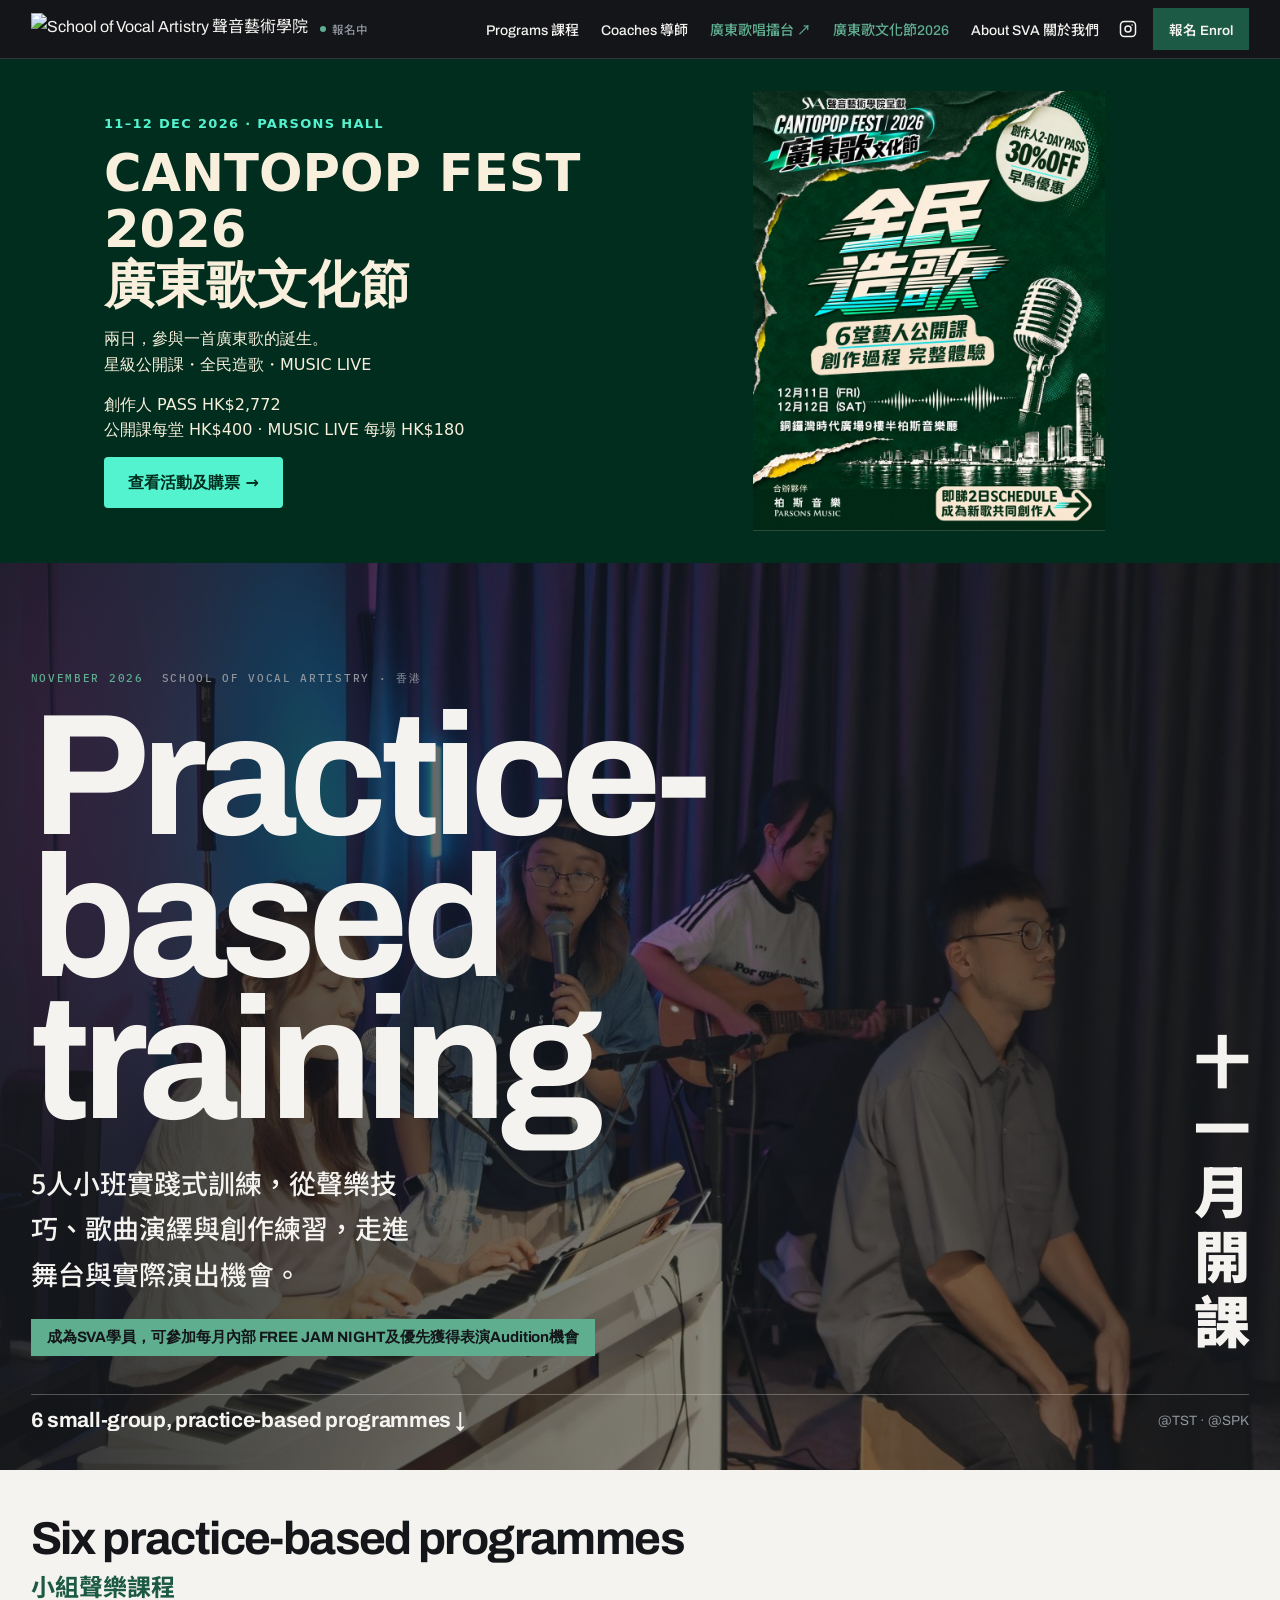
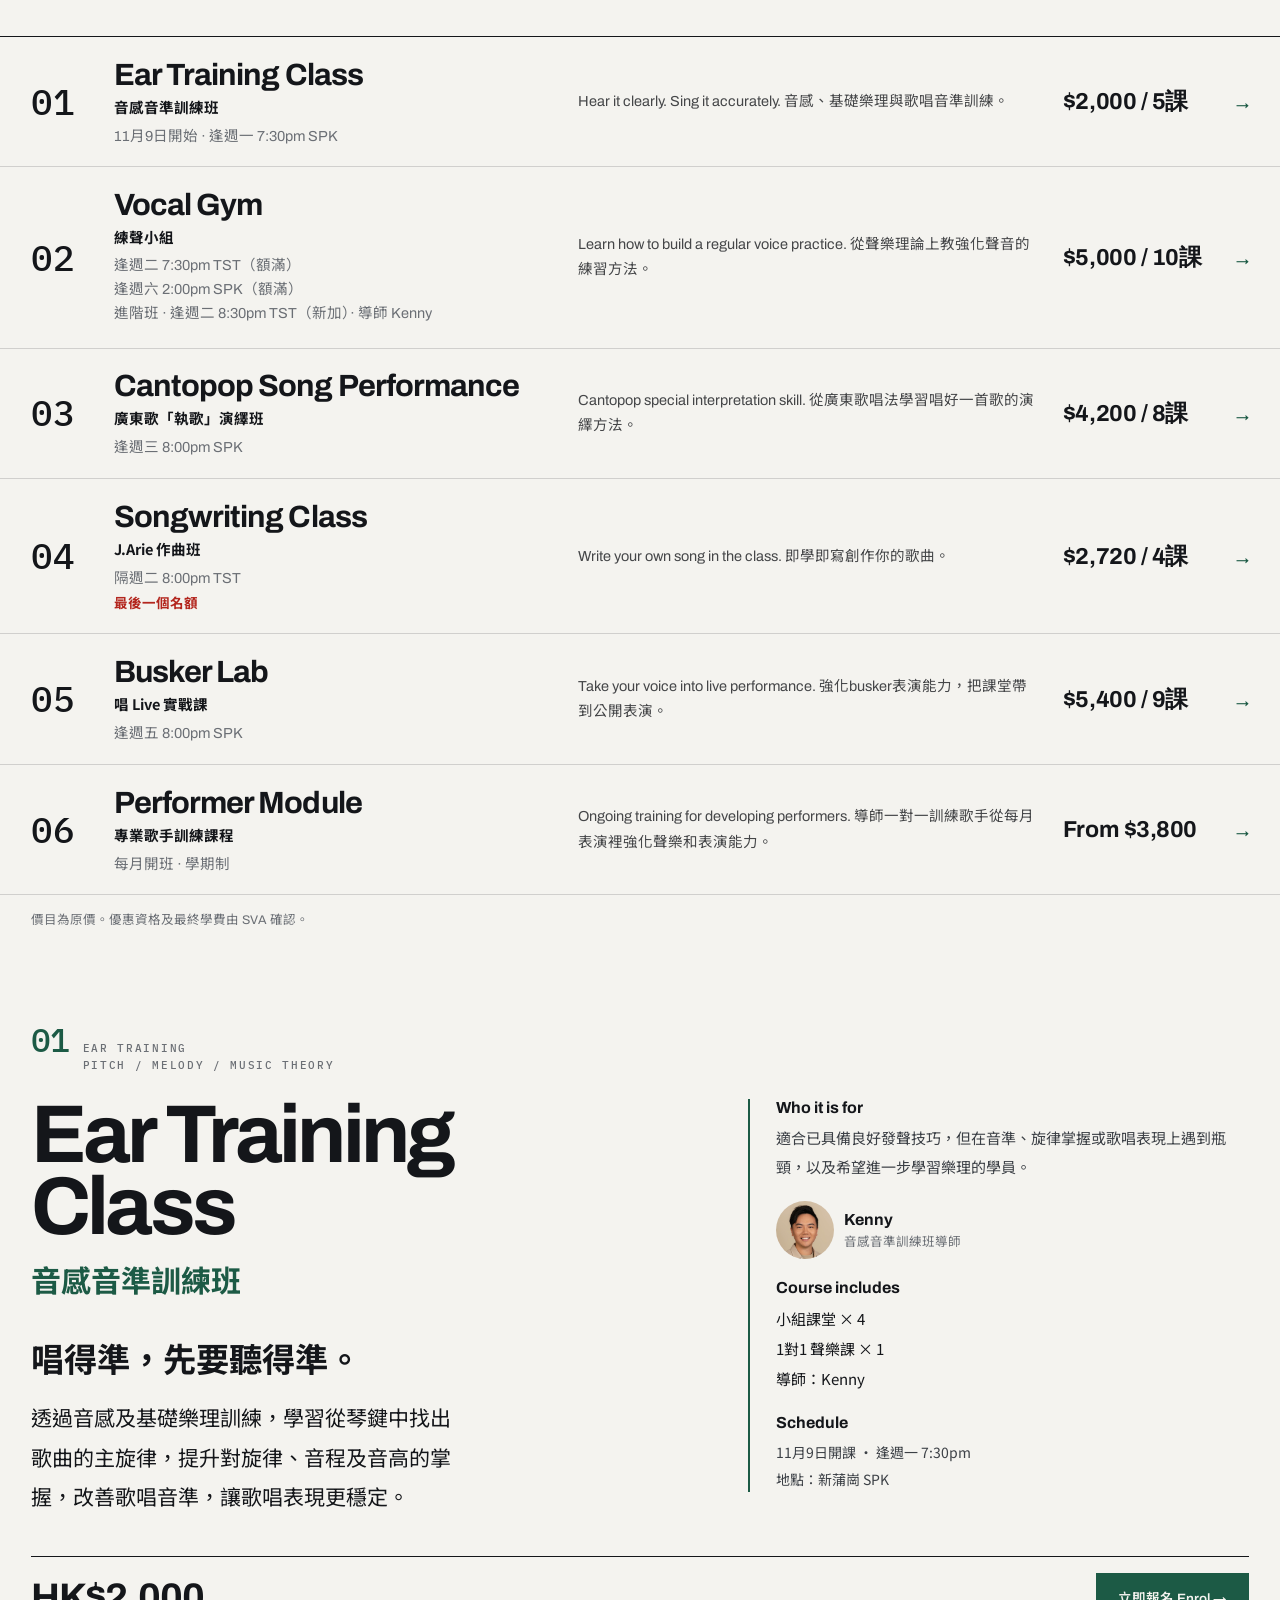
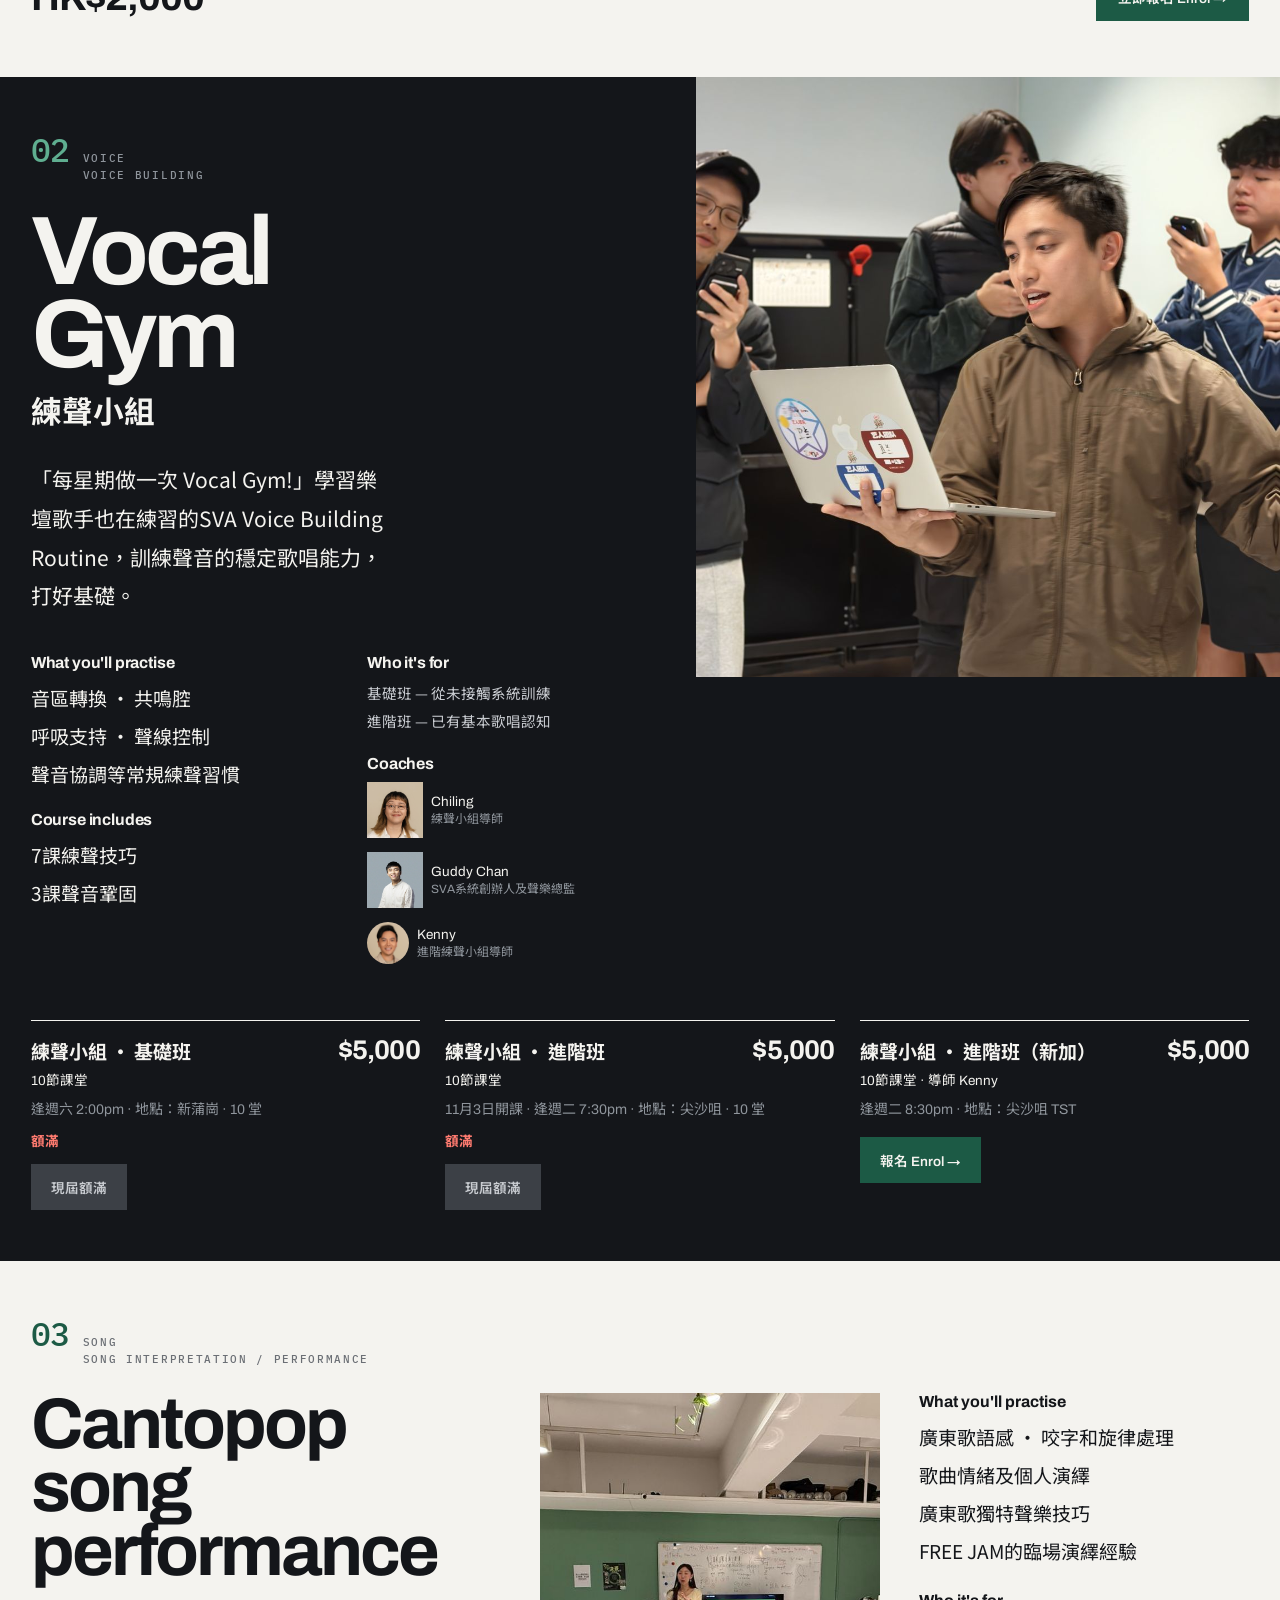
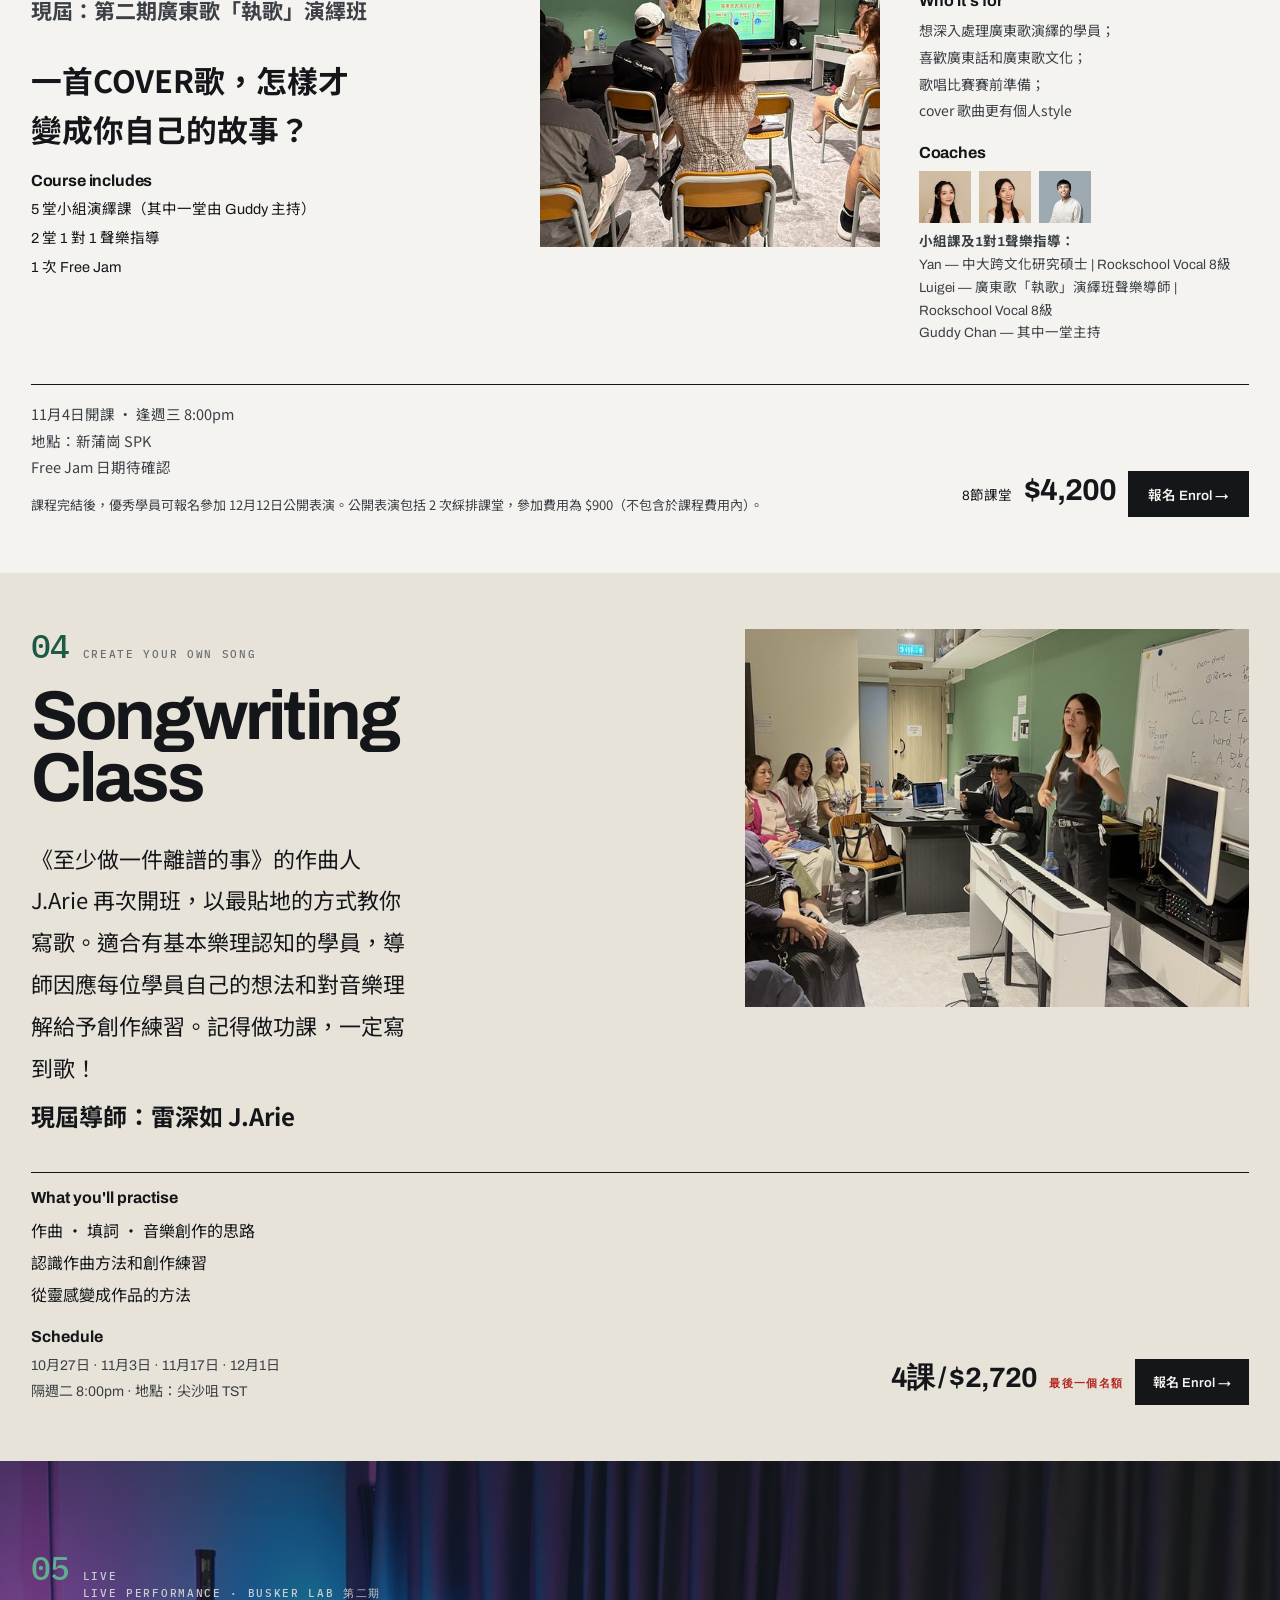
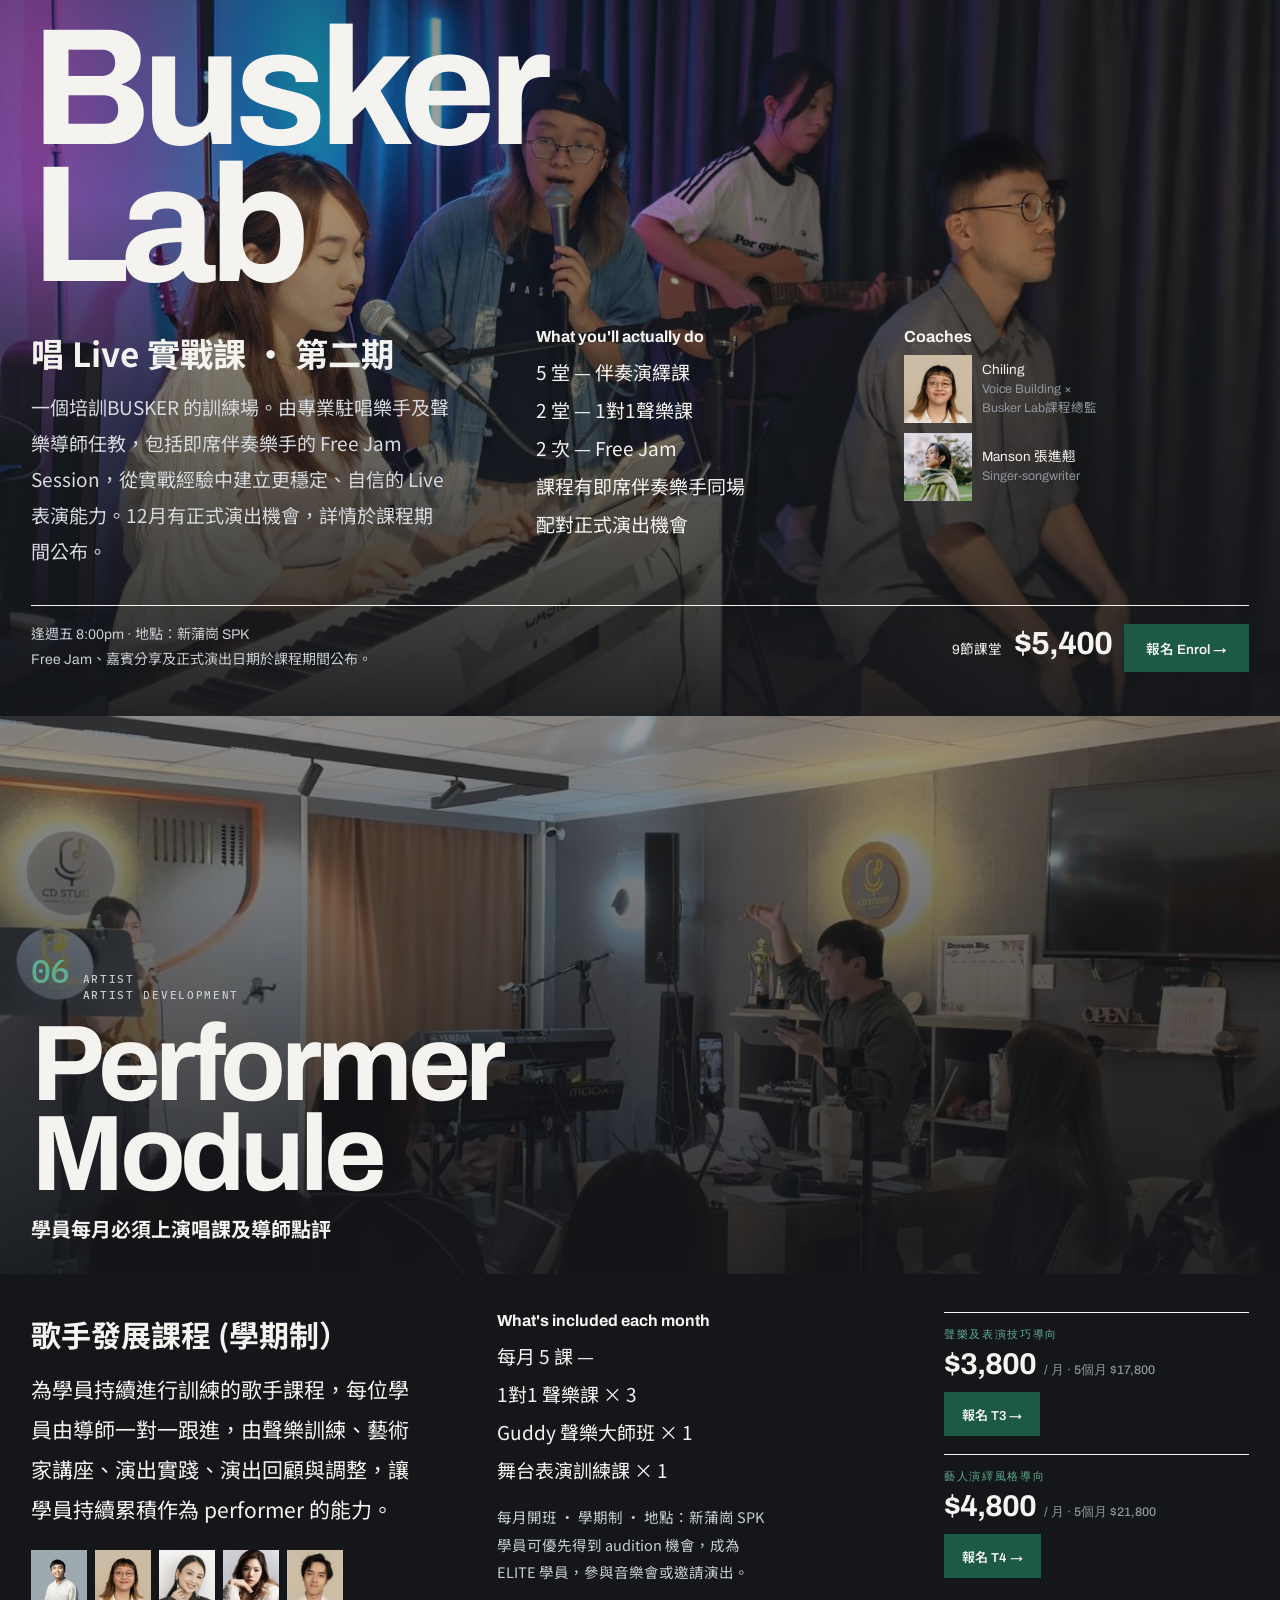
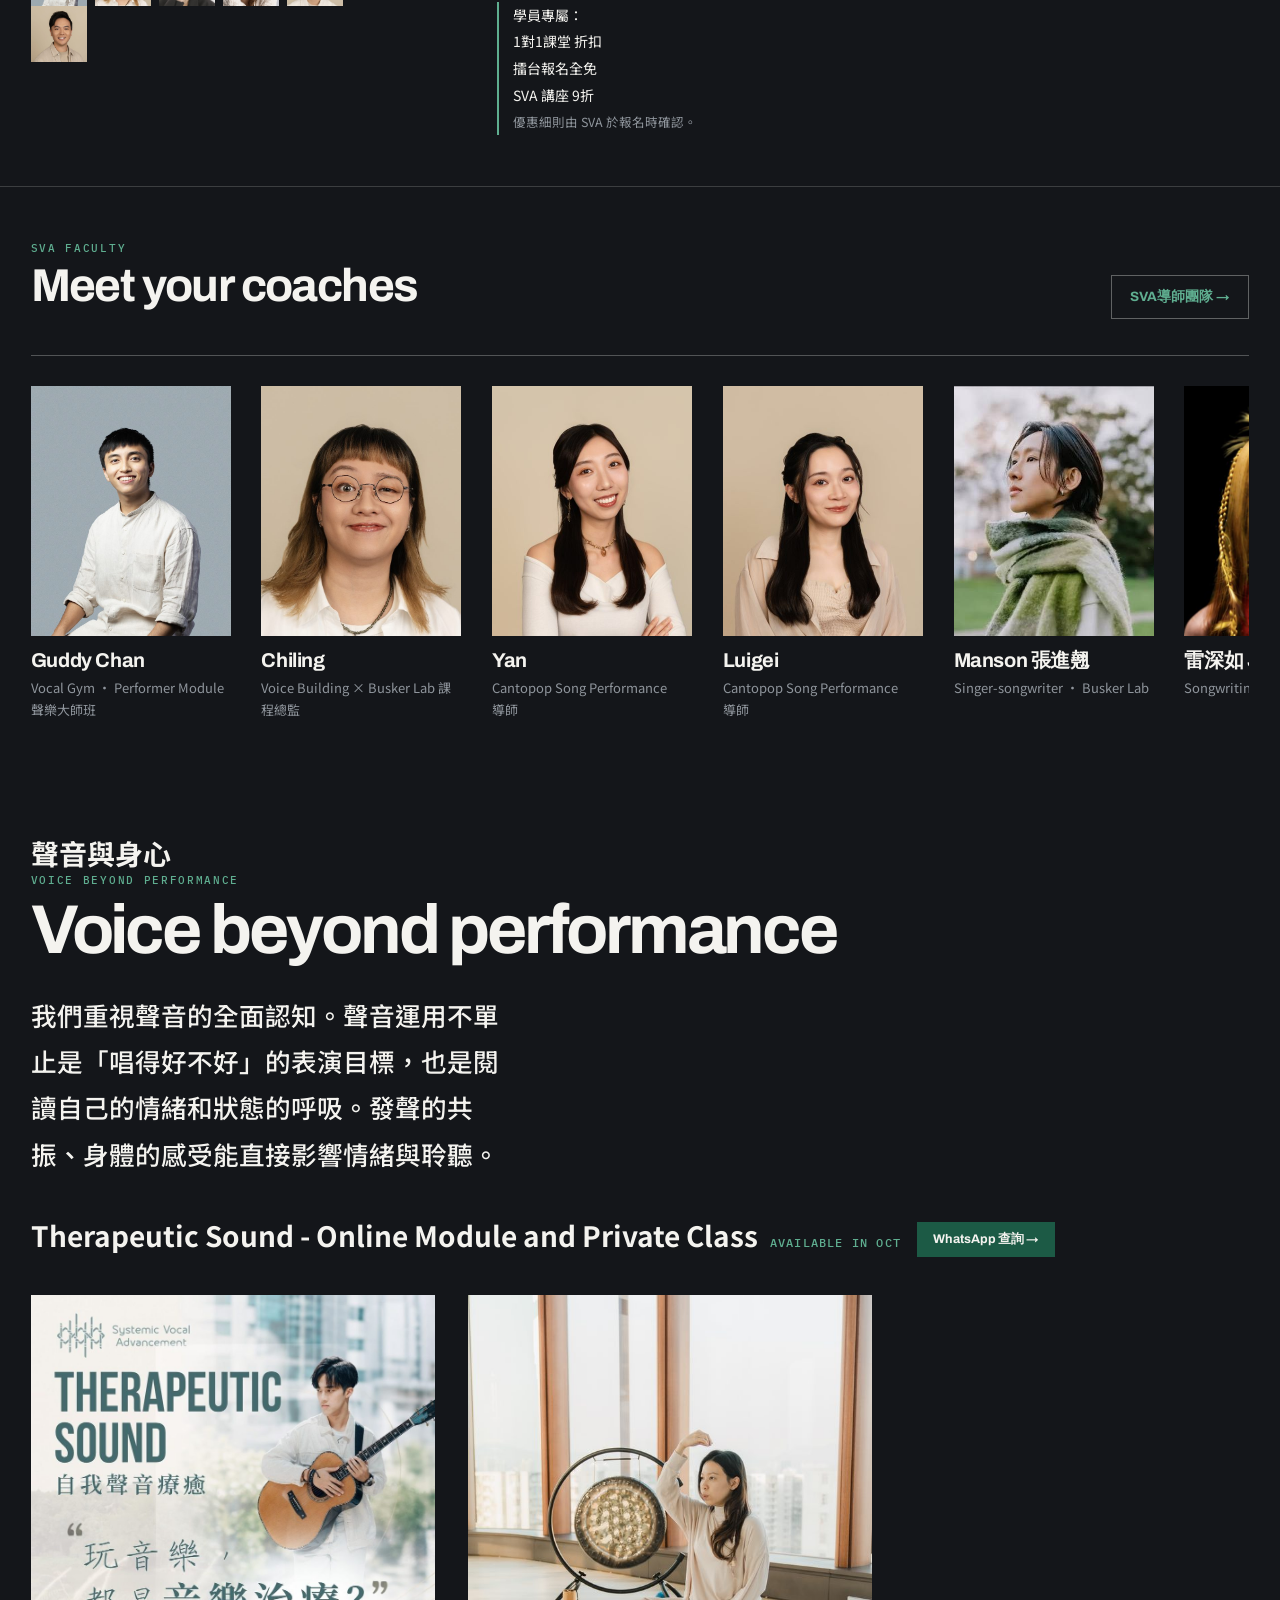
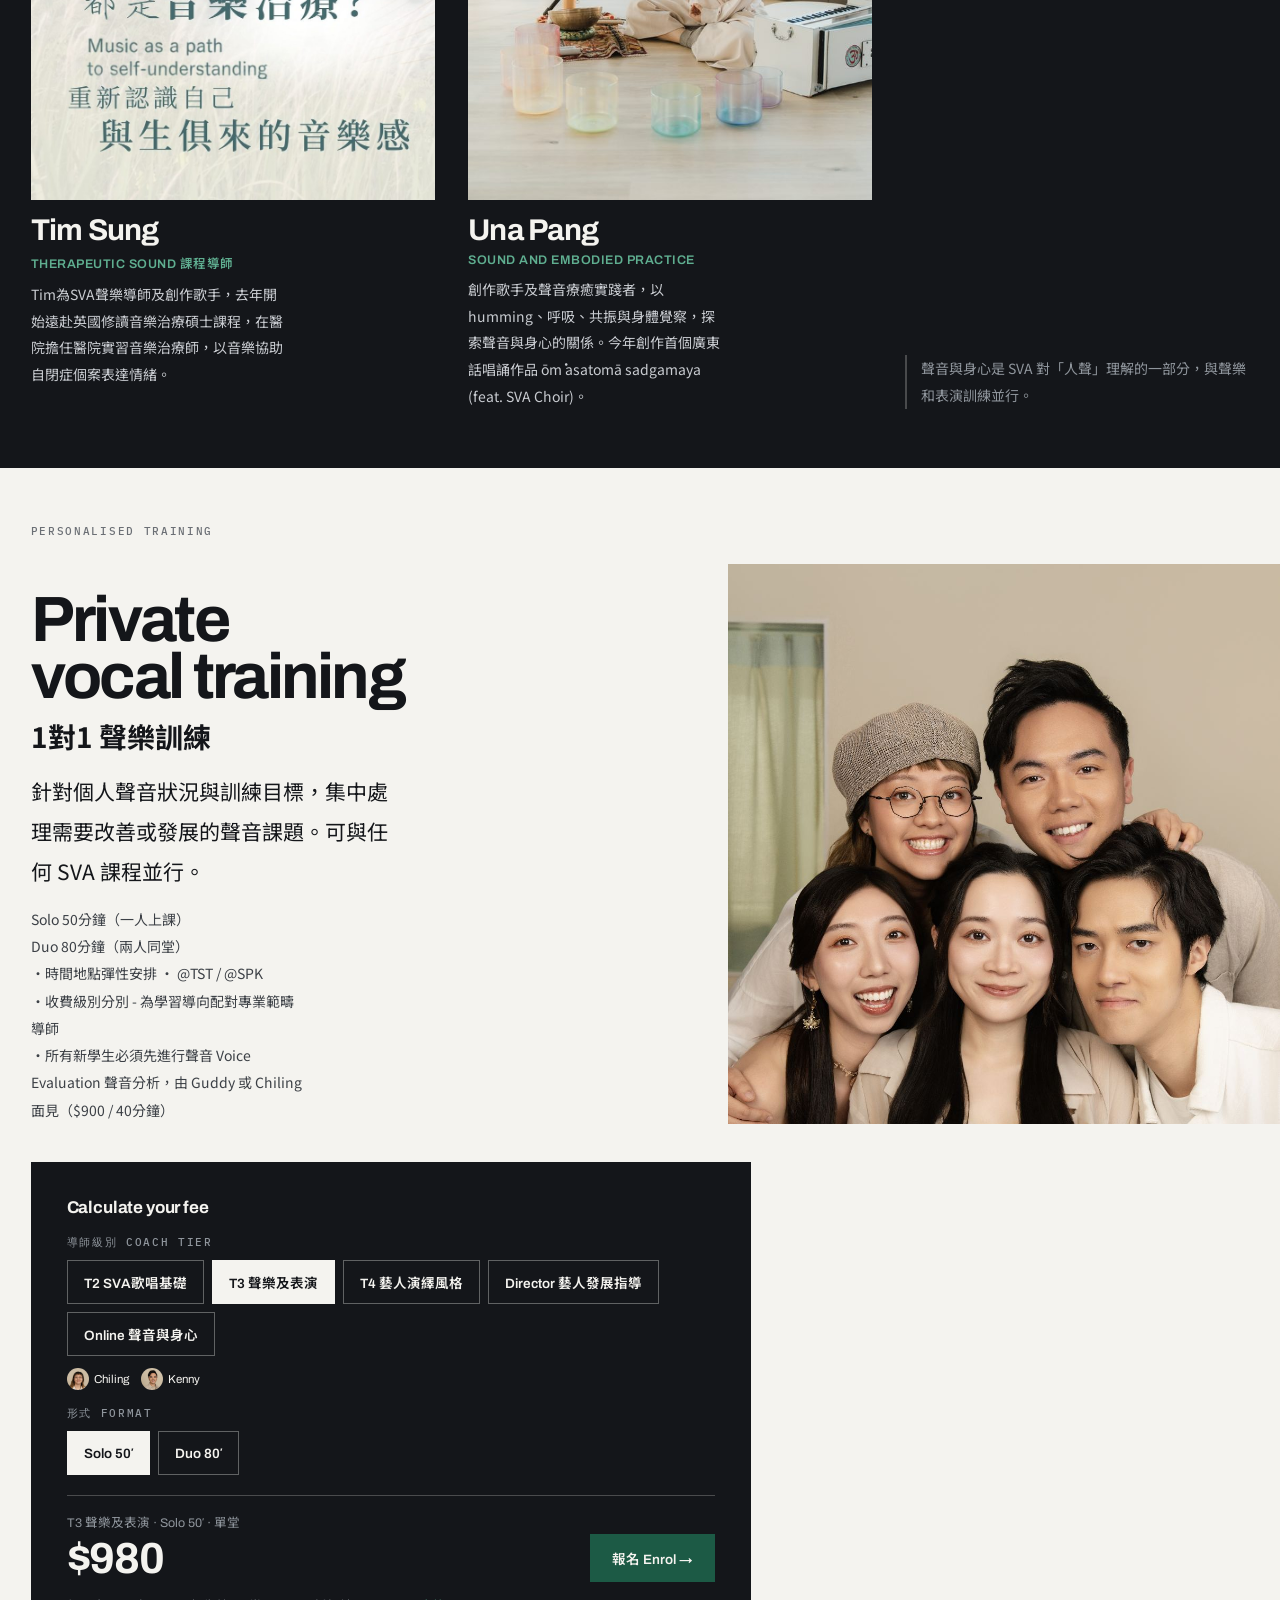
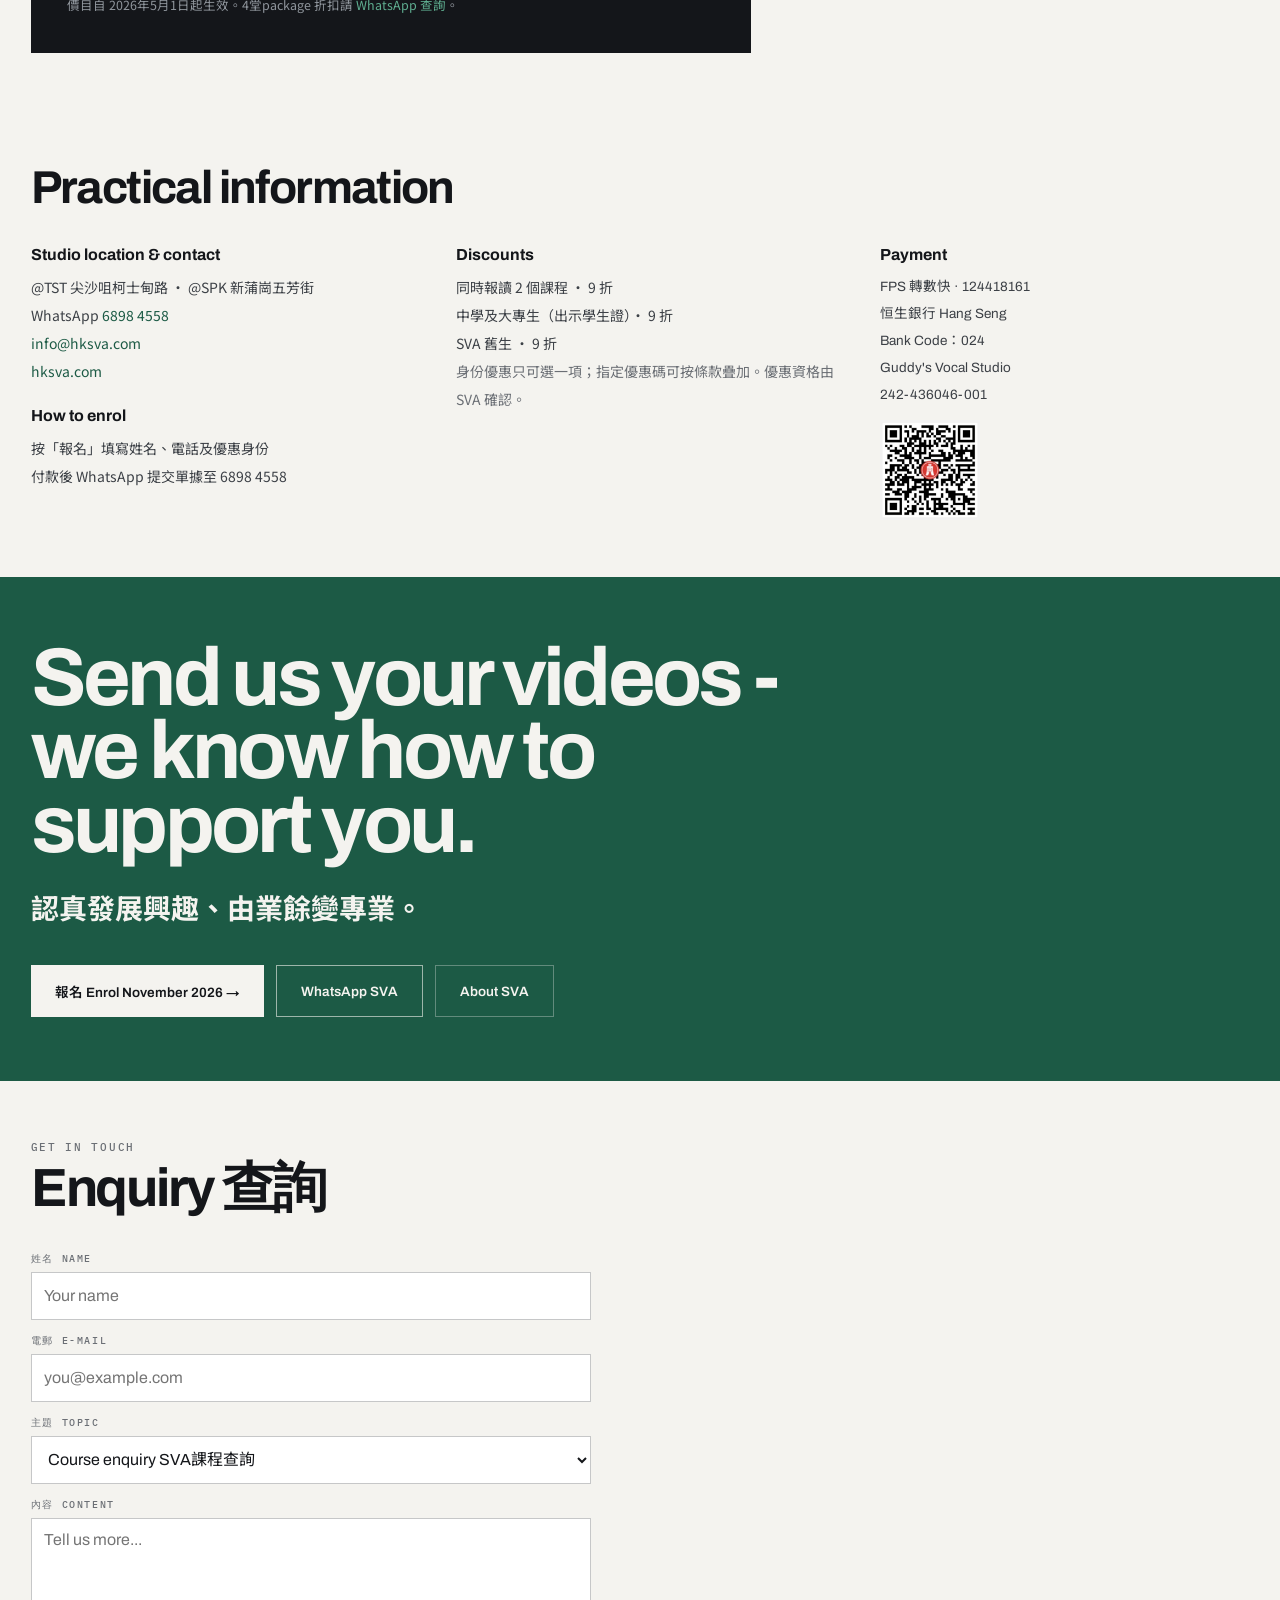
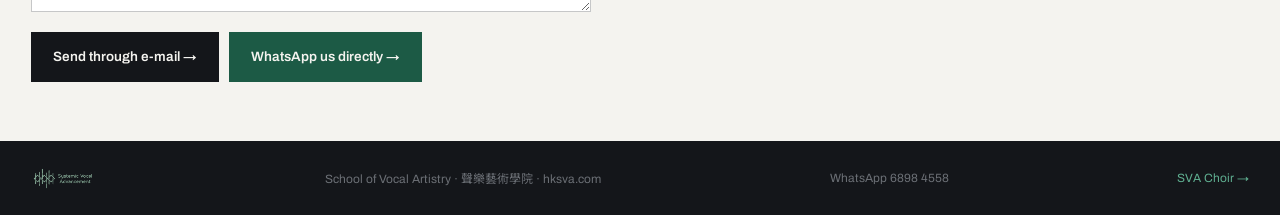
==== index.html @ 74f75485 "Add files via upload" ====
<!DOCTYPE html>
<html lang="zh-HK">
<head>
<meta charset="utf-8">
<meta name="viewport" content="width=device-width, initial-scale=1">
<title>Courses — School of Vocal Artistry · November 2026</title>
<link rel="preconnect" href="https://fonts.googleapis.com">
<link rel="preconnect" href="https://fonts.gstatic.com" crossorigin="">
<link href="https://fonts.googleapis.com/css2?family=Archivo:wght@400;500;600;700&family=IBM+Plex+Mono:wght@400;500&family=Noto+Sans+TC:wght@400;500;700;900&display=swap" rel="stylesheet">
<style>
  *,*::before,*::after{box-sizing:border-box;margin:0;padding:0;}
  html{scroll-behavior:smooth;background:#14161a;}
  body{background:#14161a;-webkit-font-smoothing:antialiased;}
  a{color:#5fae90;text-decoration:none;}
  a:hover{color:#f4f3ef;}
  input,select,button,textarea{font:inherit;color:inherit;}
  [id]{scroll-margin-top:64px;}
  a:focus-visible,button:focus-visible,input:focus-visible,select:focus-visible{outline:2px solid #5fae90;outline-offset:2px;}
  @keyframes svaPulse{0%,100%{opacity:1;}50%{opacity:.25;}}

  .row-link{display:flex;flex-wrap:wrap;gap:10px clamp(14px,2vw,30px);align-items:center;padding:clamp(12px,1.7vw,22px) clamp(12px,2.4vw,32px);border-bottom:1px solid rgba(20,22,26,.16);color:#14161a;text-decoration:none;transition:background .15s,color .15s;}
  .row-link:hover{background:#14161a;color:#f4f3ef;}

  /* enrol modal */
  #enrol-modal,#waitlist-modal{display:none;position:fixed;inset:0;background:rgba(11,12,14,.9);z-index:320;align-items:flex-start;justify-content:center;padding:clamp(8px,3vw,44px);overflow-y:auto;}
  #enrol-modal.open,#waitlist-modal.open{display:flex;}

  /* private calc chip buttons */
  .chip-btn{padding:11px 16px;font-size:13.5px;font-weight:600;cursor:pointer;min-height:44px;border:1px solid;}
  .chip-btn.on{background:#f4f3ef;color:#14161a;border-color:#f4f3ef;}
  .chip-btn.off{background:transparent;color:#f4f3ef;border-color:rgba(244,243,239,.34);}
  .chip-btn-light.on{background:#14161a;color:#f4f3ef;border-color:#14161a;}
  .chip-btn-light.off{background:#f4f3ef;color:#3c4046;border-color:rgba(20,22,26,.24);}
</style>
</head>
<style>
  .sva-brand img:not(.sva-brand-logo){display:none!important;}
</style>
<body>
<div style="background:#14161a;color:#f4f3ef;font-family:Archivo,'Noto Sans TC',sans-serif;min-height:100vh;overflow-x:hidden;">

  <nav style="position:sticky;top:0;z-index:140;display:flex;flex-wrap:wrap;gap:6px 16px;align-items:center;justify-content:space-between;padding:8px clamp(12px,2.4vw,32px);background:rgba(20,22,26,.9);backdrop-filter:blur(12px);border-bottom:1px solid rgba(244,243,239,.14);">
    <div class="sva-brand" style="display:flex;align-items:center;gap:12px;">
      <img class="sva-brand-logo" src="assets/sva-h04.png" alt="School of Vocal Artistry 聲音藝術學院" style="height:32px;width:auto;">
      <img src="[data-uri]" alt="School of Vocal Artistry" style="height:32px;width:auto;">
      <span style="display:flex;align-items:center;gap:6px;font-size:11.5px;font-weight:500;letter-spacing:.02em;color:#8f959c;"><span style="width:6px;height:6px;background:#5fae90;border-radius:50%;animation:svaPulse 2.4s ease-in-out infinite;"></span>報名中</span>
    </div>
    <div style="display:flex;flex-wrap:wrap;gap:0 2px;align-items:center;">
      <a href="#running-order" style="font-size:14px;font-weight:500;padding:9px 10px;color:#f4f3ef;">Programs 課程</a>
      <a href="#faculty" style="font-size:14px;font-weight:500;padding:9px 10px;color:#f4f3ef;">Coaches 導師</a>
      <a href="https://battle.hksva.com" target="_blank" rel="noopener" style="font-size:14px;font-weight:500;padding:9px 10px;color:#5fae90;">廣東歌唱擂台 ↗</a>
      <a href="https://hksva.com/festival" style="font-size:14px;font-weight:500;padding:9px 10px;color:#5fae90;">廣東歌文化節2026</a>
      <a href="about.html" style="font-size:14px;font-weight:500;padding:9px 10px;color:#f4f3ef;">About SVA 關於我們</a>
      <a href="https://www.instagram.com/systemicvocaladvancement" target="_blank" aria-label="Instagram" style="display:inline-flex;align-items:center;padding:9px 8px;color:#f4f3ef;"><svg width="18" height="18" viewBox="0 0 24 24" fill="none" stroke="currentColor" stroke-width="2"><rect x="2" y="2" width="20" height="20" rx="5"/><circle cx="12" cy="12" r="4"/><circle cx="17.5" cy="6.5" r="1" fill="currentColor" stroke="none"/></svg></a>
      <button onclick="openEnrol()" style="background:#1c5a45;color:#f4f3ef;border:none;padding:10px 16px;font-size:13.5px;font-weight:600;cursor:pointer;min-height:42px;white-space:nowrap;margin-left:6px;">報名 Enrol</button>
    </div>
  </nav>

  <header style="position:relative;">
    <div style="position:absolute;inset:0;background-image:url('[data-uri]');background-size:cover;background-position:center;"></div>
    <div style="position:absolute;inset:0;background:linear-gradient(to right,rgba(20,22,26,.88) 0%,rgba(20,22,26,.5) 55%,rgba(20,22,26,.72) 100%);pointer-events:none;"></div>
    <div style="position:relative;min-height:min(88vh,780px);display:flex;flex-direction:column;justify-content:flex-end;padding:clamp(72px,12vh,140px) clamp(12px,2.4vw,32px) clamp(20px,3vw,44px);">
      <div style="display:flex;gap:clamp(14px,2.4vw,34px);align-items:flex-end;">
        <div style="flex:1 1 auto;min-width:0;">
          <div style="display:flex;flex-wrap:wrap;gap:8px 18px;align-items:baseline;font-family:'IBM Plex Mono',monospace;font-size:10.5px;font-weight:500;letter-spacing:.16em;color:#5fae90;">
            <span>NOVEMBER 2026</span>
            <span style="color:#8f959c;font-weight:500;">SCHOOL OF VOCAL ARTISTRY · 香港</span>
          </div>
          <h1 style="font-family:Archivo,sans-serif;font-size:clamp(52px,13.5vw,206px);font-weight:700;line-height:.82;letter-spacing:-.045em;margin-top:clamp(10px,1.6vw,22px);">Practice-based<br>training</h1>
          <p style="font-family:'Noto Sans TC',sans-serif;font-size:clamp(17px,2.1vw,27px);font-weight:500;line-height:1.7;margin-top:clamp(16px,2.2vw,30px);max-width:26ch;text-wrap:pretty;">5人小班實踐式訓練，從聲樂技巧、歌曲演繹與創作練習，走進舞台與實際演出機會。</p>
          <div style="display:inline-flex;align-items:center;gap:8px;background:#5fae90;color:#14161a;padding:9px 16px;font-family:Archivo,sans-serif;font-size:clamp(12.5px,1.3vw,15px);font-weight:700;letter-spacing:-.005em;margin-top:clamp(14px,2vw,22px);">成為SVA學員，可參加每月內部 FREE JAM NIGHT及優先獲得表演Audition機會</div>
        </div>
        <div style="flex:0 0 auto;writing-mode:vertical-rl;font-family:'Noto Sans TC',sans-serif;font-size:clamp(24px,4.4vw,62px);font-weight:900;letter-spacing:.16em;line-height:1;color:#f4f3ef;align-self:flex-end;">十一月開課</div>
      </div>
      <div style="display:flex;flex-wrap:wrap;gap:10px 28px;align-items:center;border-top:1px solid rgba(244,243,239,.28);margin-top:clamp(22px,3vw,44px);padding-top:14px;">
        <a href="#running-order" style="font-family:Archivo,sans-serif;font-size:clamp(15px,1.7vw,21px);font-weight:700;letter-spacing:-.015em;color:#f4f3ef;">6 small-group, practice-based programmes ↓</a>
        <span style="font-size:13.5px;color:#8f959c;margin-left:auto;">@TST · @SPK</span>
      </div>
    </div>
  </header>

  <!-- RUNNING ORDER -->
  <section id="running-order" style="background:#f4f3ef;color:#14161a;padding:clamp(26px,3.6vw,64px) 0 clamp(20px,3vw,48px);">
    <div style="padding:0 clamp(12px,2.4vw,32px);display:flex;flex-wrap:wrap;gap:12px 40px;align-items:flex-end;justify-content:space-between;">
      <div style="flex:1 1 300px;min-width:0;">
        <div style="font-family:Archivo,sans-serif;font-size:clamp(26px,3.6vw,50px);font-weight:700;letter-spacing:-.035em;line-height:1;">Six practice-based programmes</div>
        <div style="font-family:'Noto Sans TC',sans-serif;font-size:clamp(17px,1.9vw,24px);font-weight:700;color:#1c5a45;margin-top:6px;">小組聲樂課程</div>
      </div>
    </div>
    <div style="margin-top:clamp(18px,2.6vw,40px);border-top:1.5px solid #14161a;">
      <a href="#gym" class="row-link">
          <span style="flex:0 0 auto;font-family:'IBM Plex Mono',monospace;font-size:clamp(24px,2.8vw,38px);font-weight:500;letter-spacing:.02em;line-height:1;width:2.6ch;">02</span>
        <span style="flex:3 1 210px;min-width:0;">
          <span style="display:block;font-family:Archivo,sans-serif;font-size:clamp(20px,2.4vw,34px);font-weight:700;letter-spacing:-.03em;line-height:1.04;">Vocal Gym</span>
          <span style="display:block;font-family:'Noto Sans TC',sans-serif;font-size:14.5px;font-weight:700;margin-top:5px;">練聲小組</span>
          <span style="display:block;font-size:14.5px;line-height:1.65;color:#6b6f75;margin-top:7px;">逢週二 7:30pm TST（額滿）<br>逢週六 2:00pm SPK（額滿）<br>進階班 · 逢週二 8:30pm TST（新加）· 導師 Kenny</span>
        </span>
        <span style="flex:3 1 230px;font-size:14.5px;line-height:1.75;opacity:.78;min-width:0;">Learn how to build a regular voice practice. 從聲樂理論上教強化聲音的練習方法。</span>
        <span style="flex:1 1 110px;display:flex;gap:10px;align-items:baseline;justify-content:space-between;min-width:0;">
          <span style="font-family:Archivo,sans-serif;font-size:clamp(17px,1.8vw,24px);font-weight:700;letter-spacing:-.02em;white-space:nowrap;">$5,000 / 10課</span>
          <span style="font-size:13px;font-weight:600;color:#1c5a45;">→</span>
        </span>
      </a>
      <a href="#cantopop" class="row-link">
          <span style="flex:0 0 auto;font-family:'IBM Plex Mono',monospace;font-size:clamp(24px,2.8vw,38px);font-weight:500;letter-spacing:.02em;line-height:1;width:2.6ch;">03</span>
        <span style="flex:3 1 210px;min-width:0;">
          <span style="display:block;font-family:Archivo,sans-serif;font-size:clamp(20px,2.4vw,34px);font-weight:700;letter-spacing:-.03em;line-height:1.04;">Cantopop Song Performance</span>
          <span style="display:block;font-family:'Noto Sans TC',sans-serif;font-size:14.5px;font-weight:700;margin-top:5px;">廣東歌「執歌」演繹班</span>
          <span style="display:block;font-size:14.5px;color:#6b6f75;margin-top:7px;">逢週三 8:00pm SPK</span>
        </span>
        <span style="flex:3 1 230px;font-size:14.5px;line-height:1.75;opacity:.78;min-width:0;">Cantopop special interpretation skill. 從廣東歌唱法學習唱好一首歌的演繹方法。</span>
        <span style="flex:1 1 110px;display:flex;gap:10px;align-items:baseline;justify-content:space-between;min-width:0;">
          <span style="font-family:Archivo,sans-serif;font-size:clamp(17px,1.8vw,24px);font-weight:700;letter-spacing:-.02em;white-space:nowrap;">$4,200 / 8課</span>
          <span style="font-size:13px;font-weight:600;color:#1c5a45;">→</span>
        </span>
      </a>
      <a href="#busker" class="row-link">
          <span style="flex:0 0 auto;font-family:'IBM Plex Mono',monospace;font-size:clamp(24px,2.8vw,38px);font-weight:500;letter-spacing:.02em;line-height:1;width:2.6ch;">05</span>
        <span style="flex:3 1 210px;min-width:0;">
          <span style="display:block;font-family:Archivo,sans-serif;font-size:clamp(20px,2.4vw,34px);font-weight:700;letter-spacing:-.03em;line-height:1.04;">Busker Lab</span>
          <span style="display:block;font-family:'Noto Sans TC',sans-serif;font-size:14.5px;font-weight:700;margin-top:5px;">唱 Live 實戰課</span>
          <span style="display:block;font-size:14.5px;color:#6b6f75;margin-top:7px;">逢週五 8:00pm SPK</span>
        </span>
        <span style="flex:3 1 230px;font-size:14.5px;line-height:1.75;opacity:.78;min-width:0;">Take your voice into live performance. 強化busker表演能力，把課堂帶到公開表演。</span>
        <span style="flex:1 1 110px;display:flex;gap:10px;align-items:baseline;justify-content:space-between;min-width:0;">
          <span style="font-family:Archivo,sans-serif;font-size:clamp(17px,1.8vw,24px);font-weight:700;letter-spacing:-.02em;white-space:nowrap;">$5,400 / 9課</span>
          <span style="font-size:13px;font-weight:600;color:#1c5a45;">→</span>
        </span>
      </a>
      <a href="#songwriting" class="row-link">
        <span style="flex:0 0 auto;font-family:'IBM Plex Mono',monospace;font-size:clamp(24px,2.8vw,38px);font-weight:500;letter-spacing:.02em;line-height:1;width:2.6ch;">04</span>
        <span style="flex:3 1 210px;min-width:0;">
          <span style="display:block;font-family:Archivo,sans-serif;font-size:clamp(20px,2.4vw,34px);font-weight:700;letter-spacing:-.03em;line-height:1.04;">Songwriting Class</span>
          <span style="display:block;font-family:'Noto Sans TC',sans-serif;font-size:14.5px;font-weight:700;margin-top:5px;">J.Arie 作曲班</span>
          <span style="display:block;font-size:14.5px;color:#6b6f75;margin-top:7px;">隔週二 8:00pm TST</span>
          <span style="display:block;font-size:13.5px;color:#b3261e;margin-top:5px;font-weight:700;">最後一個名額</span>
        </span>
        <span style="flex:3 1 230px;font-size:14.5px;line-height:1.75;opacity:.78;min-width:0;">Write your own song in the class. 即學即寫創作你的歌曲。</span>
        <span style="flex:1 1 110px;display:flex;gap:10px;align-items:baseline;justify-content:space-between;min-width:0;">
          <span style="font-family:Archivo,sans-serif;font-size:clamp(17px,1.8vw,24px);font-weight:700;letter-spacing:-.02em;white-space:nowrap;">$2,720 / 4課</span>
          <span style="font-size:13px;font-weight:600;color:#1c5a45;">→</span>
        </span>
      </a>
      <a href="#ear-training" class="row-link">
          <span style="flex:0 0 auto;font-family:'IBM Plex Mono',monospace;font-size:clamp(24px,2.8vw,38px);font-weight:500;letter-spacing:.02em;line-height:1;width:2.6ch;">01</span>
        <span style="flex:3 1 210px;min-width:0;">
          <span style="display:block;font-family:Archivo,sans-serif;font-size:clamp(20px,2.4vw,34px);font-weight:700;letter-spacing:-.03em;line-height:1.04;">Ear Training Class</span>
          <span style="display:block;font-family:'Noto Sans TC',sans-serif;font-size:14.5px;font-weight:700;margin-top:5px;">音感音準訓練班</span>
          <span style="display:block;font-size:14.5px;color:#6b6f75;margin-top:7px;">11月9日開始 · 逢週一 7:30pm SPK</span>
        </span>
        <span style="flex:3 1 230px;font-size:14.5px;line-height:1.75;opacity:.78;min-width:0;">Hear it clearly. Sing it accurately. 音感、基礎樂理與歌唱音準訓練。</span>
        <span style="flex:1 1 110px;display:flex;gap:10px;align-items:baseline;justify-content:space-between;min-width:0;">
          <span style="font-family:Archivo,sans-serif;font-size:clamp(17px,1.8vw,24px);font-weight:700;letter-spacing:-.02em;white-space:nowrap;">$2,000 / 5課</span>
          <span style="font-size:13px;font-weight:600;color:#1c5a45;">→</span>
        </span>
      </a>
      <a href="#performer" class="row-link">
        <span style="flex:0 0 auto;font-family:'IBM Plex Mono',monospace;font-size:clamp(24px,2.8vw,38px);font-weight:500;letter-spacing:.02em;line-height:1;width:2.6ch;">06</span>
        <span style="flex:3 1 210px;min-width:0;">
          <span style="display:block;font-family:Archivo,sans-serif;font-size:clamp(20px,2.4vw,34px);font-weight:700;letter-spacing:-.03em;line-height:1.04;">Performer Module</span>
          <span style="display:block;font-family:'Noto Sans TC',sans-serif;font-size:14.5px;font-weight:700;margin-top:5px;">專業歌手訓練課程</span>
          <span style="display:block;font-size:14.5px;color:#6b6f75;margin-top:7px;">每月開班 · 學期制</span>
        </span>
        <span style="flex:3 1 230px;font-size:14.5px;line-height:1.75;opacity:.78;min-width:0;">Ongoing training for developing performers. 導師一對一訓練歌手從每月表演裡強化聲樂和表演能力。</span>
        <span style="flex:1 1 110px;display:flex;gap:10px;align-items:baseline;justify-content:space-between;min-width:0;">
          <span style="font-family:Archivo,sans-serif;font-size:clamp(17px,1.8vw,24px);font-weight:700;letter-spacing:-.02em;white-space:nowrap;">From $3,800</span>
          <span style="font-size:13px;font-weight:600;color:#1c5a45;">→</span>
        </span>
      </a>
    </div>
    <div style="padding:14px clamp(12px,2.4vw,32px) 0;font-size:12.5px;color:#6b6f75;">價目為原價。優惠資格及最終學費由 SVA 確認。</div>
  </section>

  <!-- 02 VOCAL GYM -->
  <article id="gym">
    <div style="display:flex;flex-wrap:wrap;">
      <div style="flex:5 1 340px;min-width:0;padding:clamp(28px,4.4vw,84px) clamp(12px,2.4vw,32px);">
        <div style="display:flex;gap:14px;align-items:baseline;">
          <span style="font-family:'IBM Plex Mono',monospace;font-size:clamp(22px,2.6vw,34px);font-weight:500;color:#5fae90;letter-spacing:-.03em;line-height:1;">02</span>
          <span style="font-family:'IBM Plex Mono',monospace;font-size:10.5px;font-weight:500;letter-spacing:.16em;color:#8f959c;line-height:1.6;">VOICE<br>VOICE BUILDING</span>
        </div>
        <h2 style="font-family:Archivo,sans-serif;font-size:clamp(42px,7.6vw,118px);font-weight:700;letter-spacing:-.045em;line-height:.86;margin-top:clamp(14px,2vw,26px);">Vocal<br>Gym</h2>
        <div style="font-family:'Noto Sans TC',sans-serif;font-size:clamp(19px,2.4vw,32px);font-weight:700;margin-top:10px;">練聲小組</div>
        <p style="font-family:'Noto Sans TC',sans-serif;font-size:clamp(16px,1.7vw,21px);line-height:1.85;margin-top:clamp(16px,2.2vw,28px);max-width:30ch;text-wrap:pretty;">「每星期做一次 Vocal Gym!」學習樂壇歌手也在練習的SVA Voice Building Routine，訓練聲音的穩定歌唱能力，打好基礎。</p>
        <div style="display:flex;flex-wrap:wrap;gap:clamp(18px,3vw,46px);margin-top:clamp(22px,3vw,42px);">
          <div style="flex:1 1 190px;min-width:0;">
            <div style="font-family:Archivo,sans-serif;font-size:16px;font-weight:700;letter-spacing:-.01em;">What you'll practise</div>
            <div style="font-family:'Noto Sans TC',sans-serif;font-size:clamp(15px,1.6vw,19px);line-height:2;margin-top:8px;">音區轉換 · 共鳴腔<br>呼吸支持 · 聲線控制<br>聲音協調等常規練聲習慣</div>
            <div style="font-family:Archivo,sans-serif;font-size:16px;font-weight:700;letter-spacing:-.01em;margin-top:18px;">Course includes</div>
            <div style="font-family:'Noto Sans TC',sans-serif;font-size:clamp(15px,1.6vw,19px);line-height:2;margin-top:8px;">7課練聲技巧<br>3課聲音鞏固</div>
          </div>
          <div style="flex:1 1 190px;min-width:0;">
            <div style="font-family:Archivo,sans-serif;font-size:16px;font-weight:700;letter-spacing:-.01em;">Who it's for</div>
            <div style="font-family:'Noto Sans TC',sans-serif;font-size:14.5px;line-height:1.95;color:#c9ccd1;margin-top:8px;">基礎班 — 從未接觸系統訓練<br>進階班 — 已有基本歌唱認知</div>
            <div style="font-family:Archivo,sans-serif;font-size:16px;font-weight:700;letter-spacing:-.01em;margin-top:20px;">Coaches</div>
            <div style="display:flex;flex-wrap:wrap;gap:14px;margin-top:10px;">
              <div style="display:flex;gap:8px;align-items:center;flex:0 0 auto;">
                <img src="[data-uri]" alt="Chiling" style="width:56px;height:56px;object-fit:cover;object-position:center 15%;flex:0 0 auto;background:#e7e3d9;">
                <span style="font-size:13.5px;">Chiling<br><span style="color:#8f959c;font-size:12px;">練聲小組導師</span></span>
              </div>
              <div style="display:flex;gap:8px;align-items:center;flex:0 0 auto;">
                <img src="[data-uri]" alt="Guddy Chan" style="width:56px;height:56px;object-fit:cover;object-position:center 15%;flex:0 0 auto;background:#e7e3d9;">
                <span style="font-size:13.5px;">Guddy Chan<br><span style="color:#8f959c;font-size:12px;">SVA系統創辦人及聲樂總監</span></span>
              </div>
              <div style="display:flex;gap:8px;align-items:center;flex:0 0 auto;">
                <img src="assets/kenny.png" alt="Kenny" style="width:42px;height:42px;border-radius:50%;object-fit:cover;object-position:center;">
                <span style="font-size:13.5px;">Kenny<br><span style="color:#8f959c;font-size:12px;">進階練聲小組導師</span></span>
              </div>
            </div>
          </div>
        </div>
      </div>
      <div style="flex:4 1 300px;min-width:0;position:relative;height:min(70vh,600px);background-image:url('[data-uri]');background-size:cover;background-position:center;"></div>
    </div>
    <div style="padding:0 clamp(12px,2.4vw,32px) clamp(28px,4vw,72px);">
      <div style="display:flex;flex-wrap:wrap;gap:clamp(14px,2vw,28px);">
        <div style="flex:1 1 260px;min-width:0;border-top:1.5px solid #f4f3ef;padding-top:14px;">
          <div style="display:flex;flex-wrap:wrap;gap:8px 14px;align-items:baseline;justify-content:space-between;">
            <span style="font-family:'Noto Sans TC',sans-serif;font-size:19px;font-weight:700;">練聲小組 · 基礎班</span>
            <span style="font-family:Archivo,sans-serif;font-size:27px;font-weight:700;letter-spacing:-.03em;">$5,000</span>
          </div>
          <div style="font-size:13.5px;margin-top:4px;">10節課堂</div>
          <div style="font-size:14px;color:#8f959c;line-height:1.8;margin-top:8px;">逢週六 2:00pm · 地點：新蒲崗 · 10 堂</div>
          <div style="font-size:13.5px;color:#ff7b70;font-weight:700;margin-top:7px;">額滿</div>
          <button type="button" disabled style="background:#3c4046;color:#c9ccd1;border:none;padding:13px 20px;font-size:13.5px;font-weight:600;cursor:not-allowed;min-height:46px;margin-top:14px;">現屆額滿</button>
        </div>
        <div style="flex:1 1 260px;min-width:0;border-top:1.5px solid #f4f3ef;padding-top:14px;">
          <div style="display:flex;flex-wrap:wrap;gap:8px 14px;align-items:baseline;justify-content:space-between;">
            <span style="font-family:'Noto Sans TC',sans-serif;font-size:19px;font-weight:700;">練聲小組 · 進階班</span>
            <span style="font-family:Archivo,sans-serif;font-size:27px;font-weight:700;letter-spacing:-.03em;">$5,000</span>
          </div>
          <div style="font-size:13.5px;margin-top:4px;">10節課堂</div>
          <div style="font-size:14px;color:#8f959c;line-height:1.8;margin-top:8px;">11月3日開課 · 逢週二 7:30pm · 地點：尖沙咀 · 10 堂</div>
          <div style="font-size:13.5px;color:#ff7b70;font-weight:700;margin-top:7px;">額滿</div>
          <button type="button" disabled style="background:#3c4046;color:#c9ccd1;border:none;padding:13px 20px;font-size:13.5px;font-weight:600;cursor:not-allowed;min-height:46px;margin-top:14px;">現屆額滿</button>
        </div>
        <div style="flex:1 1 260px;min-width:0;border-top:1.5px solid #f4f3ef;padding-top:14px;">
          <div style="display:flex;flex-wrap:wrap;gap:8px 14px;align-items:baseline;justify-content:space-between;">
            <span style="font-family:'Noto Sans TC',sans-serif;font-size:19px;font-weight:700;">練聲小組 · 進階班（新加）</span>
            <span style="font-family:Archivo,sans-serif;font-size:27px;font-weight:700;letter-spacing:-.03em;">$5,000</span>
          </div>
          <div style="font-size:13.5px;margin-top:4px;">10節課堂 · 導師 Kenny</div>
          <div style="font-size:14px;color:#8f959c;line-height:1.8;margin-top:8px;">逢週二 8:30pm · 地點：尖沙咀 TST</div>
          <button onclick="openEnrol('tueGroup')" style="background:#1c5a45;color:#f4f3ef;border:none;padding:13px 20px;font-size:13.5px;font-weight:600;cursor:pointer;min-height:46px;margin-top:14px;">報名 Enrol →</button>
        </div>
      </div>
    </div>
  </article>

  <!-- 03 CANTOPOP -->
  <article id="cantopop" style="background:#f4f3ef;color:#14161a;padding:clamp(28px,4.4vw,84px) clamp(12px,2.4vw,32px);">
    <div style="display:flex;gap:14px;align-items:baseline;">
      <span style="font-family:'IBM Plex Mono',monospace;font-size:clamp(22px,2.6vw,34px);font-weight:500;color:#1c5a45;letter-spacing:-.03em;line-height:1;">03</span>
      <span style="font-family:'IBM Plex Mono',monospace;font-size:10.5px;font-weight:500;letter-spacing:.16em;color:#6b6f75;line-height:1.6;">SONG<br>SONG INTERPRETATION / PERFORMANCE</span>
    </div>
    <div style="display:flex;flex-wrap:wrap;gap:clamp(18px,3vw,54px);margin-top:clamp(14px,2vw,26px);align-items:flex-start;">
      <div style="flex:3 1 320px;min-width:0;">
        <h2 style="font-family:Archivo,sans-serif;font-size:clamp(36px,5.6vw,86px);font-weight:700;letter-spacing:-.042em;line-height:.88;">Cantopop<br>song<br>performance</h2>
        <div style="font-family:'Noto Sans TC',sans-serif;font-size:clamp(16px,1.7vw,21px);font-weight:700;color:#3c4046;margin-top:12px;">現屆：第二期廣東歌「執歌」演繹班</div>
        <p style="font-family:'Noto Sans TC',sans-serif;font-size:clamp(19px,2.4vw,32px);font-weight:700;line-height:1.6;margin-top:clamp(18px,2.4vw,32px);max-width:18ch;text-wrap:pretty;">一首COVER歌，怎樣才變成你自己的故事？</p>
        <div style="font-family:Archivo,sans-serif;font-size:16px;font-weight:700;letter-spacing:-.01em;margin-top:18px;">Course includes</div>
        <div style="font-size:14.5px;line-height:2;margin-top:6px;">5 堂小組演繹課（其中一堂由 Guddy 主持）<br>2 堂 1 對 1 聲樂指導<br>1 次 Free Jam</div>
      </div>
      <div style="flex:2 1 240px;min-width:0;">
        <div style="aspect-ratio:3/4;position:relative;min-height:240px;background-image:url('[data-uri]');background-size:cover;background-position:center;"></div>
      </div>
      <div style="flex:2 1 230px;min-width:0;">
        <div style="font-family:Archivo,sans-serif;font-size:16px;font-weight:700;">What you'll practise</div>
        <div style="font-family:'Noto Sans TC',sans-serif;font-size:clamp(15px,1.6vw,19px);line-height:2;margin-top:8px;">廣東歌語感 · 咬字和旋律處理<br>歌曲情緒及個人演繹<br>廣東歌獨特聲樂技巧<br>FREE JAM的臨場演繹經驗</div>
        <div style="font-family:Archivo,sans-serif;font-size:16px;font-weight:700;margin-top:22px;">Who it's for</div>
        <div style="font-family:'Noto Sans TC',sans-serif;font-size:14px;line-height:1.9;color:#3c4046;margin-top:8px;">想深入處理廣東歌演繹的學員；<br>喜歡廣東話和廣東歌文化；<br>歌唱比賽賽前準備；<br>cover 歌曲更有個人style</div>
        <div style="font-family:Archivo,sans-serif;font-size:16px;font-weight:700;letter-spacing:-.01em;margin-top:20px;">Coaches</div>
        <div id="cantopop-coach-images" style="display:flex;flex-wrap:wrap;gap:8px;align-items:center;margin-top:10px;">
          <img src="[data-uri]" alt="Luigei" style="width:52px;height:52px;object-fit:cover;object-position:center 15%;flex:0 0 auto;background:#e7e3d9;">
          <img src="[data-uri]" alt="Yan" style="width:52px;height:52px;object-fit:cover;object-position:center 15%;flex:0 0 auto;background:#e7e3d9;">
          <img src="[data-uri]" alt="Manson" style="width:52px;height:52px;object-fit:cover;object-position:center 15%;flex:0 0 auto;background:#e7e3d9;">
        </div>
        <div style="font-size:13.5px;line-height:1.7;margin-top:8px;color:#3c4046;"><b>小組課及1對1聲樂指導：</b><br>Yan — 中大跨文化研究碩士 | Rockschool Vocal 8級<br>Luigei — 廣東歌「執歌」演繹班聲樂導師 | Rockschool Vocal 8級<br>Guddy Chan — 其中一堂主持</div>
      </div>
    </div>
    <div style="display:flex;flex-wrap:wrap;gap:clamp(16px,2.4vw,40px);border-top:1.5px solid #14161a;margin-top:clamp(22px,3vw,42px);padding-top:16px;align-items:flex-end;">
      <div style="flex:2 1 240px;min-width:0;">
        <div style="font-family:'Noto Sans TC',sans-serif;font-size:14.5px;line-height:1.85;color:#3c4046;">11月4日開課 · 逢週三 8:00pm<br>地點：新蒲崗 SPK<br>Free Jam 日期待確認</div>
        <div style="font-family:'Noto Sans TC',sans-serif;font-size:13px;line-height:1.8;color:#3c4046;margin-top:12px;">課程完結後，優秀學員可報名參加 12月12日公開表演。公開表演包括 2 次綵排課堂，參加費用為 $900（不包含於課程費用內）。</div>
      </div>
      <div style="flex:1 1 200px;display:flex;flex-wrap:wrap;gap:12px;align-items:baseline;justify-content:flex-end;min-width:0;">
        <div style="font-size:13.5px;">8節課堂</div>
        <span style="font-family:Archivo,sans-serif;font-size:30px;font-weight:700;letter-spacing:-.03em;">$4,200</span>
        <button onclick="openEnrol('cantopop')" style="background:#14161a;color:#f4f3ef;border:none;padding:13px 20px;font-size:13.5px;font-weight:600;cursor:pointer;min-height:46px;">報名 Enrol →</button>
      </div>
    </div>
  </article>

  <!-- 05 BUSKER LAB -->
  <article id="busker">
    <div style="position:relative;">
      <div style="position:absolute;inset:0;background-image:url('[data-uri]');background-size:cover;background-position:center;"></div>
      <div style="position:absolute;inset:0;background:linear-gradient(to top,rgba(20,22,26,.94) 0%,rgba(20,22,26,.35) 60%,rgba(20,22,26,.6) 100%);pointer-events:none;"></div>
      <div style="position:relative;min-height:min(92vh,820px);display:flex;flex-direction:column;justify-content:flex-end;padding:clamp(60px,10vh,120px) clamp(12px,2.4vw,32px) clamp(24px,3.4vw,54px);">
        <div style="display:flex;gap:14px;align-items:baseline;">
          <span style="font-family:'IBM Plex Mono',monospace;font-size:clamp(22px,2.6vw,34px);font-weight:500;color:#5fae90;letter-spacing:-.03em;line-height:1;">05</span>
          <span style="font-family:'IBM Plex Mono',monospace;font-size:10.5px;font-weight:500;letter-spacing:.16em;color:#c9ccd1;line-height:1.6;">LIVE<br>LIVE PERFORMANCE · BUSKER LAB 第二期</span>
        </div>
        <h2 style="font-family:Archivo,sans-serif;font-size:clamp(50px,13vw,210px);font-weight:700;letter-spacing:-.05em;line-height:.82;margin-top:clamp(10px,1.6vw,20px);">Busker<br>Lab</h2>
        <div style="display:flex;flex-wrap:wrap;gap:clamp(16px,2.6vw,48px);margin-top:clamp(18px,2.6vw,36px);align-items:flex-start;">
          <div style="flex:3 1 300px;min-width:0;">
            <div style="font-family:'Noto Sans TC',sans-serif;font-size:clamp(20px,2.6vw,34px);font-weight:700;">唱 Live 實戰課 · 第二期</div>
            <p style="font-family:'Noto Sans TC',sans-serif;font-size:clamp(15px,1.6vw,19px);line-height:1.9;color:#d6d9dd;margin-top:12px;max-width:38ch;text-wrap:pretty;">一個培訓BUSKER 的訓練場。由專業駐唱樂手及聲樂導師任教，包括即席伴奏樂手的 Free Jam Session，從實戰經驗中建立更穩定、自信的 Live 表演能力。12月有正式演出機會，詳情於課程期間公布。</p>
          </div>
          <div style="flex:2 1 220px;min-width:0;">
            <div style="font-family:Archivo,sans-serif;font-size:16px;font-weight:700;">What you'll actually do</div>
            <div style="font-family:'Noto Sans TC',sans-serif;font-size:clamp(15px,1.6vw,19px);line-height:2;margin-top:8px;">5 堂 — 伴奏演繹課<br>2 堂 — 1對1聲樂課<br>2 次 — Free Jam<br>課程有即席伴奏樂手同場<br>配對正式演出機會</div>
          </div>
          <div style="flex:2 1 230px;min-width:0;">
            <div style="font-family:Archivo,sans-serif;font-size:16px;font-weight:700;">Coaches</div>
            <div style="display:flex;flex-direction:column;gap:10px;margin-top:10px;">
              <span style="display:flex;gap:10px;align-items:center;">
                <img src="[data-uri]" alt="Chiling" style="width:68px;height:68px;object-fit:cover;object-position:center 15%;flex:0 0 auto;background:#e7e3d9;">
                <span style="font-size:13.5px;line-height:1.5;">Chiling<span style="display:block;color:#8f959c;font-size:12.5px;">Voice Building ×<br>Busker Lab課程總監</span></span>
              </span>
              <span style="display:flex;gap:10px;align-items:center;">
                <img src="[data-uri]" alt="Manson" style="width:68px;height:68px;object-fit:cover;object-position:center 15%;flex:0 0 auto;background:#e7e3d9;">
                <span style="font-size:13.5px;line-height:1.5;">Manson 張進翹<span style="display:block;color:#8f959c;font-size:12.5px;">Singer-songwriter</span></span>
              </span>
            </div>
          </div>
        </div>
        <div style="display:flex;flex-wrap:wrap;gap:14px clamp(16px,2.4vw,40px);border-top:1.5px solid #f4f3ef;margin-top:clamp(20px,2.8vw,40px);padding-top:16px;align-items:flex-end;">
          <div style="flex:2 1 280px;font-size:14px;color:#c9ccd1;line-height:1.8;min-width:0;">逢週五 8:00pm · 地點：新蒲崗 SPK<br>Free Jam、嘉賓分享及正式演出日期於課程期間公布。</div>
          <div style="flex:1 1 200px;display:flex;flex-wrap:wrap;gap:12px;align-items:baseline;justify-content:flex-end;min-width:0;">
            <div style="font-size:13.5px;">9節課堂</div>
            <span style="font-family:Archivo,sans-serif;font-size:32px;font-weight:700;letter-spacing:-.03em;">$5,400</span>
            <button onclick="openEnrol('busker')" style="background:#1c5a45;color:#f4f3ef;border:none;padding:14px 22px;font-size:13.5px;font-weight:600;cursor:pointer;min-height:48px;">報名 Enrol →</button>
          </div>
        </div>
      </div>
    </div>
  </article>

  <!-- 04 SONGWRITING -->
  <article id="songwriting" style="background:#e7e3d9;color:#14161a;padding:clamp(28px,4.4vw,84px) clamp(12px,2.4vw,32px);">
    <div style="display:flex;flex-wrap:wrap;gap:clamp(20px,3vw,44px);align-items:flex-start;">
      <div style="flex:3 1 340px;min-width:0;">
        <div style="display:flex;gap:14px;align-items:baseline;">
          <span style="font-family:'IBM Plex Mono',monospace;font-size:clamp(22px,2.6vw,34px);font-weight:500;color:#1c5a45;letter-spacing:-.03em;line-height:1;">04</span>
          <span style="font-family:'IBM Plex Mono',monospace;font-size:10.5px;font-weight:500;letter-spacing:.16em;color:#6b6f75;line-height:1.6;">CREATE YOUR OWN SONG</span>
        </div>
        <h2 style="font-family:Archivo,sans-serif;font-size:clamp(34px,5.4vw,78px);font-weight:700;letter-spacing:-.04em;line-height:.9;margin-top:clamp(12px,1.8vw,22px);">Songwriting<br>Class</h2>
        <p style="font-family:'Noto Sans TC',sans-serif;font-size:clamp(16px,1.8vw,22px);line-height:1.9;margin-top:clamp(16px,2.2vw,30px);max-width:32ch;text-wrap:pretty;">《至少做一件離譜的事》的作曲人 J.Arie 再次開班，以最貼地的方式教你寫歌。適合有基本樂理認知的學員，導師因應每位學員自己的想法和對音樂理解給予創作練習。記得做功課，一定寫到歌！</p>
        <div style="font-family:'Noto Sans TC',sans-serif;font-size:clamp(17px,1.9vw,24px);font-weight:700;margin-top:10px;">現屆導師：雷深如 J.Arie</div>
      </div>
      <div style="flex:2 1 280px;min-width:0;">
        <div style="aspect-ratio:4/3;position:relative;min-height:200px;background-image:url('[data-uri]');background-size:cover;background-position:center;"></div>
      </div>
    </div>
    <div style="border-top:1.5px solid #14161a;margin-top:clamp(22px,3vw,42px);padding-top:16px;display:flex;flex-wrap:wrap;gap:clamp(16px,2.4vw,40px);align-items:flex-end;">
      <div style="flex:2 1 240px;min-width:0;">
        <div style="font-family:Archivo,sans-serif;font-size:16px;font-weight:700;">What you'll practise</div>
        <div style="font-family:'Noto Sans TC',sans-serif;font-size:16px;line-height:2;margin-top:8px;">作曲 · 填詞 · 音樂創作的思路<br>認識作曲方法和創作練習<br>從靈感變成作品的方法</div>
        <div style="font-family:Archivo,sans-serif;font-size:16px;font-weight:700;margin-top:18px;">Schedule</div>
        <div style="font-size:14px;color:#3c4046;line-height:1.85;margin-top:8px;">10月27日 · 11月3日 · 11月17日 · 12月1日<br>隔週二 8:00pm · 地點：尖沙咀 TST</div>
      </div>
      <div style="flex:1 1 200px;display:flex;flex-wrap:wrap;gap:12px;align-items:baseline;justify-content:flex-end;min-width:0;">
        <span style="font-family:Archivo,sans-serif;font-size:28px;font-weight:700;letter-spacing:-.03em;">4課 / $2,720</span>
        <span style="font-family:'IBM Plex Mono',monospace;font-size:11px;font-weight:700;letter-spacing:.12em;color:#b3261e;">最後一個名額</span>
        <button onclick="openEnrol('songwriting')" style="background:#14161a;color:#f4f3ef;border:none;padding:13px 18px;font-size:13px;font-weight:600;cursor:pointer;min-height:46px;">報名 Enrol →</button>
      </div>
    </div>
  </article>

  <!-- 01 EAR TRAINING -->
  <article id="ear-training" style="background:#f4f3ef;color:#14161a;padding:clamp(28px,4.4vw,84px) clamp(12px,2.4vw,32px);">
    <div style="display:flex;gap:14px;align-items:baseline;">
      <span style="font-family:'IBM Plex Mono',monospace;font-size:clamp(22px,2.6vw,34px);font-weight:500;color:#1c5a45;letter-spacing:-.03em;line-height:1;">01</span>
      <span style="font-family:'IBM Plex Mono',monospace;font-size:10.5px;font-weight:500;letter-spacing:.16em;color:#6b6f75;line-height:1.6;">EAR TRAINING<br>PITCH / MELODY / MUSIC THEORY</span>
    </div>
    <div style="display:flex;flex-wrap:wrap;gap:clamp(22px,4vw,72px);margin-top:clamp(14px,2vw,26px);align-items:flex-start;">
      <div style="flex:3 1 320px;min-width:0;">
        <h2 style="font-family:Archivo,sans-serif;font-size:clamp(38px,6.4vw,96px);font-weight:700;letter-spacing:-.045em;line-height:.88;">Ear Training<br>Class</h2>
        <div style="font-family:'Noto Sans TC',sans-serif;font-size:clamp(19px,2.4vw,30px);font-weight:700;color:#1c5a45;margin-top:14px;">音感音準訓練班</div>
        <p style="font-family:'Noto Sans TC',sans-serif;font-size:clamp(20px,2.6vw,34px);font-weight:700;line-height:1.55;margin-top:clamp(18px,2.4vw,32px);">唱得準，先要聽得準。</p>
        <p style="font-family:'Noto Sans TC',sans-serif;font-size:clamp(16px,1.7vw,21px);line-height:1.9;margin-top:14px;max-width:35ch;text-wrap:pretty;">透過音感及基礎樂理訓練，學習從琴鍵中找出歌曲的主旋律，提升對旋律、音程及音高的掌握，改善歌唱音準，讓歌唱表現更穩定。</p>
      </div>
      <div style="flex:2 1 270px;min-width:0;border-left:2px solid #1c5a45;padding-left:clamp(16px,2vw,28px);">
        <div style="font-family:Archivo,sans-serif;font-size:16px;font-weight:700;">Who it is for</div>
        <p style="font-family:'Noto Sans TC',sans-serif;font-size:15px;line-height:1.9;color:#3c4046;margin-top:8px;">適合已具備良好發聲技巧，但在音準、旋律掌握或歌唱表現上遇到瓶頸，以及希望進一步學習樂理的學員。</p>
        <div style="display:flex;align-items:center;gap:10px;margin-top:20px;">
          <img src="assets/kenny.png" alt="Kenny" style="width:58px;height:58px;object-fit:cover;object-position:center;border-radius:50%;background:#e7e3d9;">
          <div><div style="font-family:Archivo,sans-serif;font-size:16px;font-weight:700;">Kenny</div><div style="font-family:'Noto Sans TC',sans-serif;font-size:12.5px;color:#6b6f75;margin-top:3px;">音感音準訓練班導師</div></div>
        </div>
        <div style="font-family:Archivo,sans-serif;font-size:16px;font-weight:700;margin-top:20px;">Course includes</div>
        <div style="font-family:'Noto Sans TC',sans-serif;font-size:15px;line-height:2;margin-top:8px;">小組課堂 × 4<br>1對1 聲樂課 × 1<br>導師：Kenny</div>
        <div style="font-family:Archivo,sans-serif;font-size:16px;font-weight:700;margin-top:20px;">Schedule</div>
        <div style="font-family:'Noto Sans TC',sans-serif;font-size:14px;line-height:1.9;color:#3c4046;margin-top:8px;">11月9日開課 · 逢週一 7:30pm<br>地點：新蒲崗 SPK</div>
      </div>
    </div>
    <div style="border-top:1.5px solid #14161a;margin-top:clamp(22px,3vw,42px);padding-top:16px;display:flex;flex-wrap:wrap;gap:16px;align-items:center;justify-content:space-between;">
      <span style="font-family:Archivo,sans-serif;font-size:clamp(26px,3vw,40px);font-weight:700;letter-spacing:-.03em;">HK$2,000</span>
      <button onclick="openEnrol('earTraining')" style="background:#1c5a45;color:#f4f3ef;border:none;padding:14px 22px;font-size:13.5px;font-weight:600;cursor:pointer;min-height:48px;">立即報名 Enrol →</button>
    </div>
  </article>

  <!-- 06 PERFORMER MODULE -->
  <article id="performer">
    <div style="position:relative;height:min(62vh,560px);min-height:260px;background-image:url('[data-uri]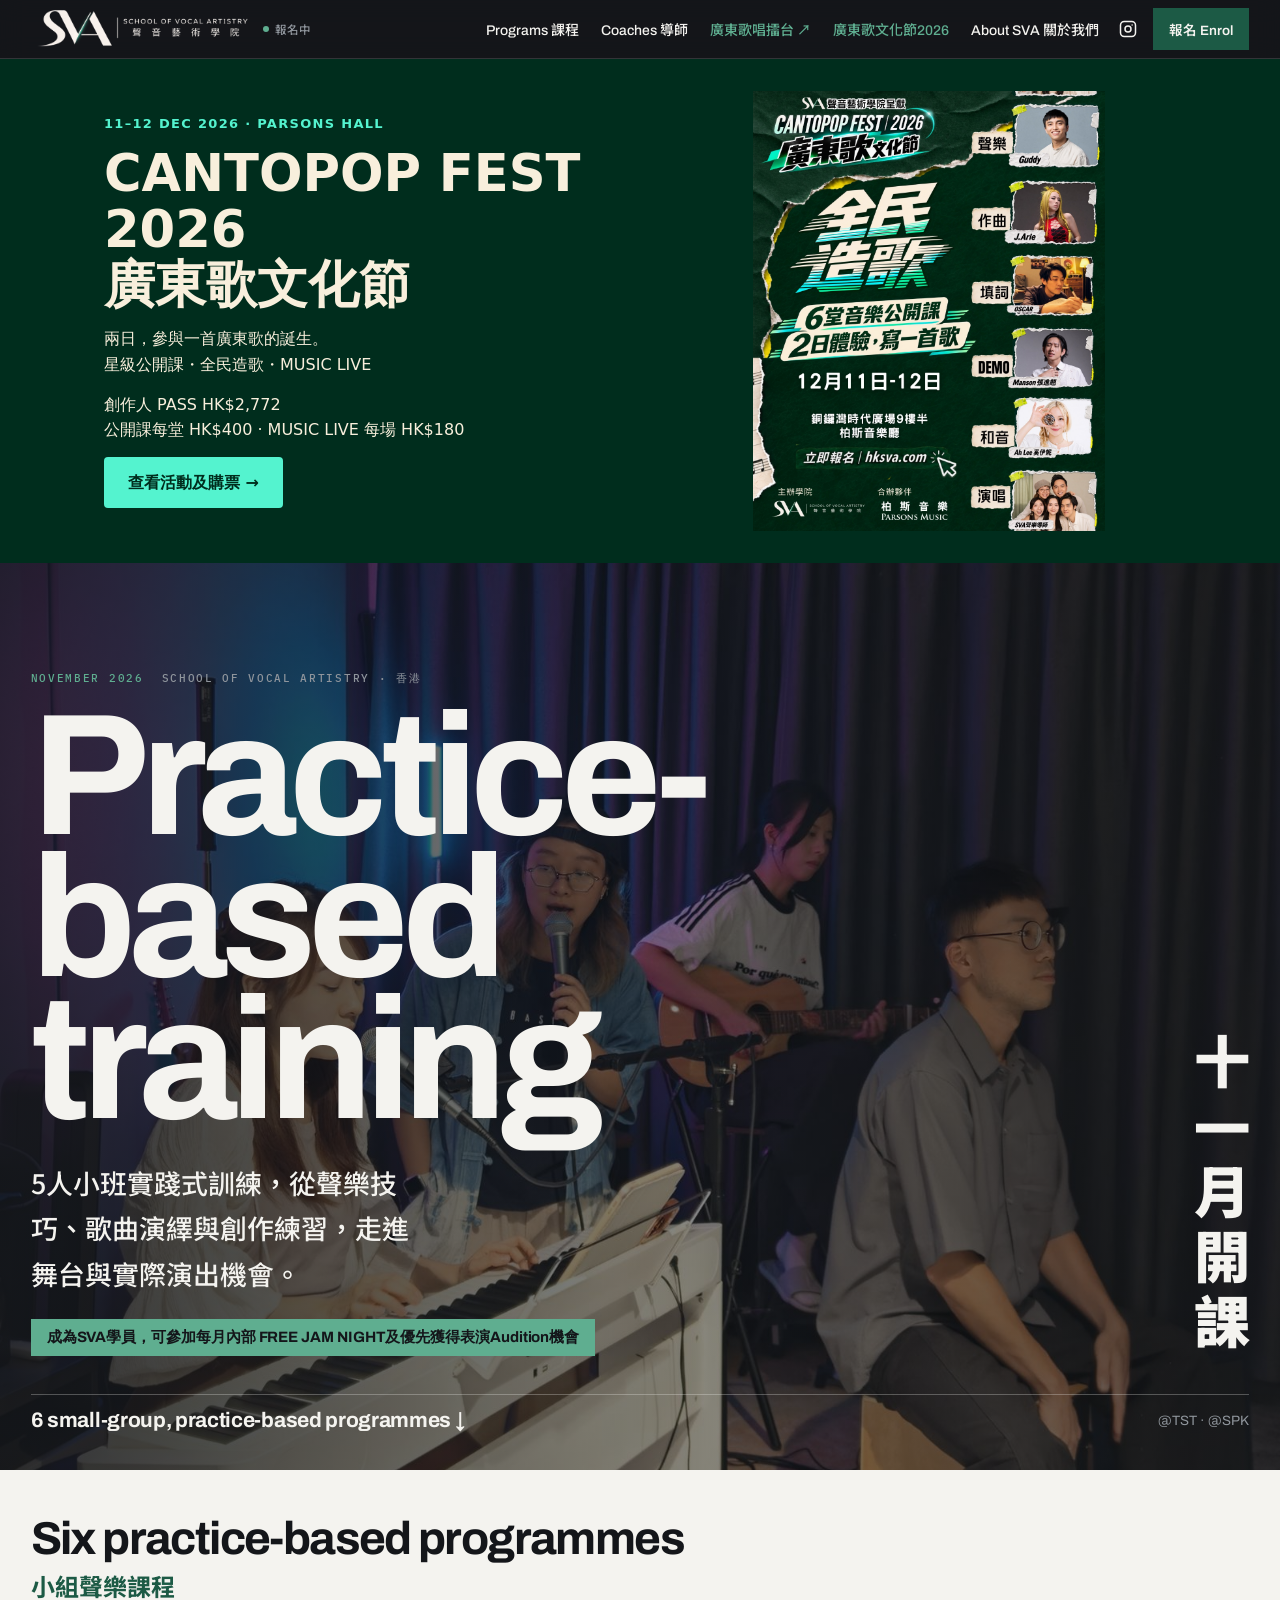
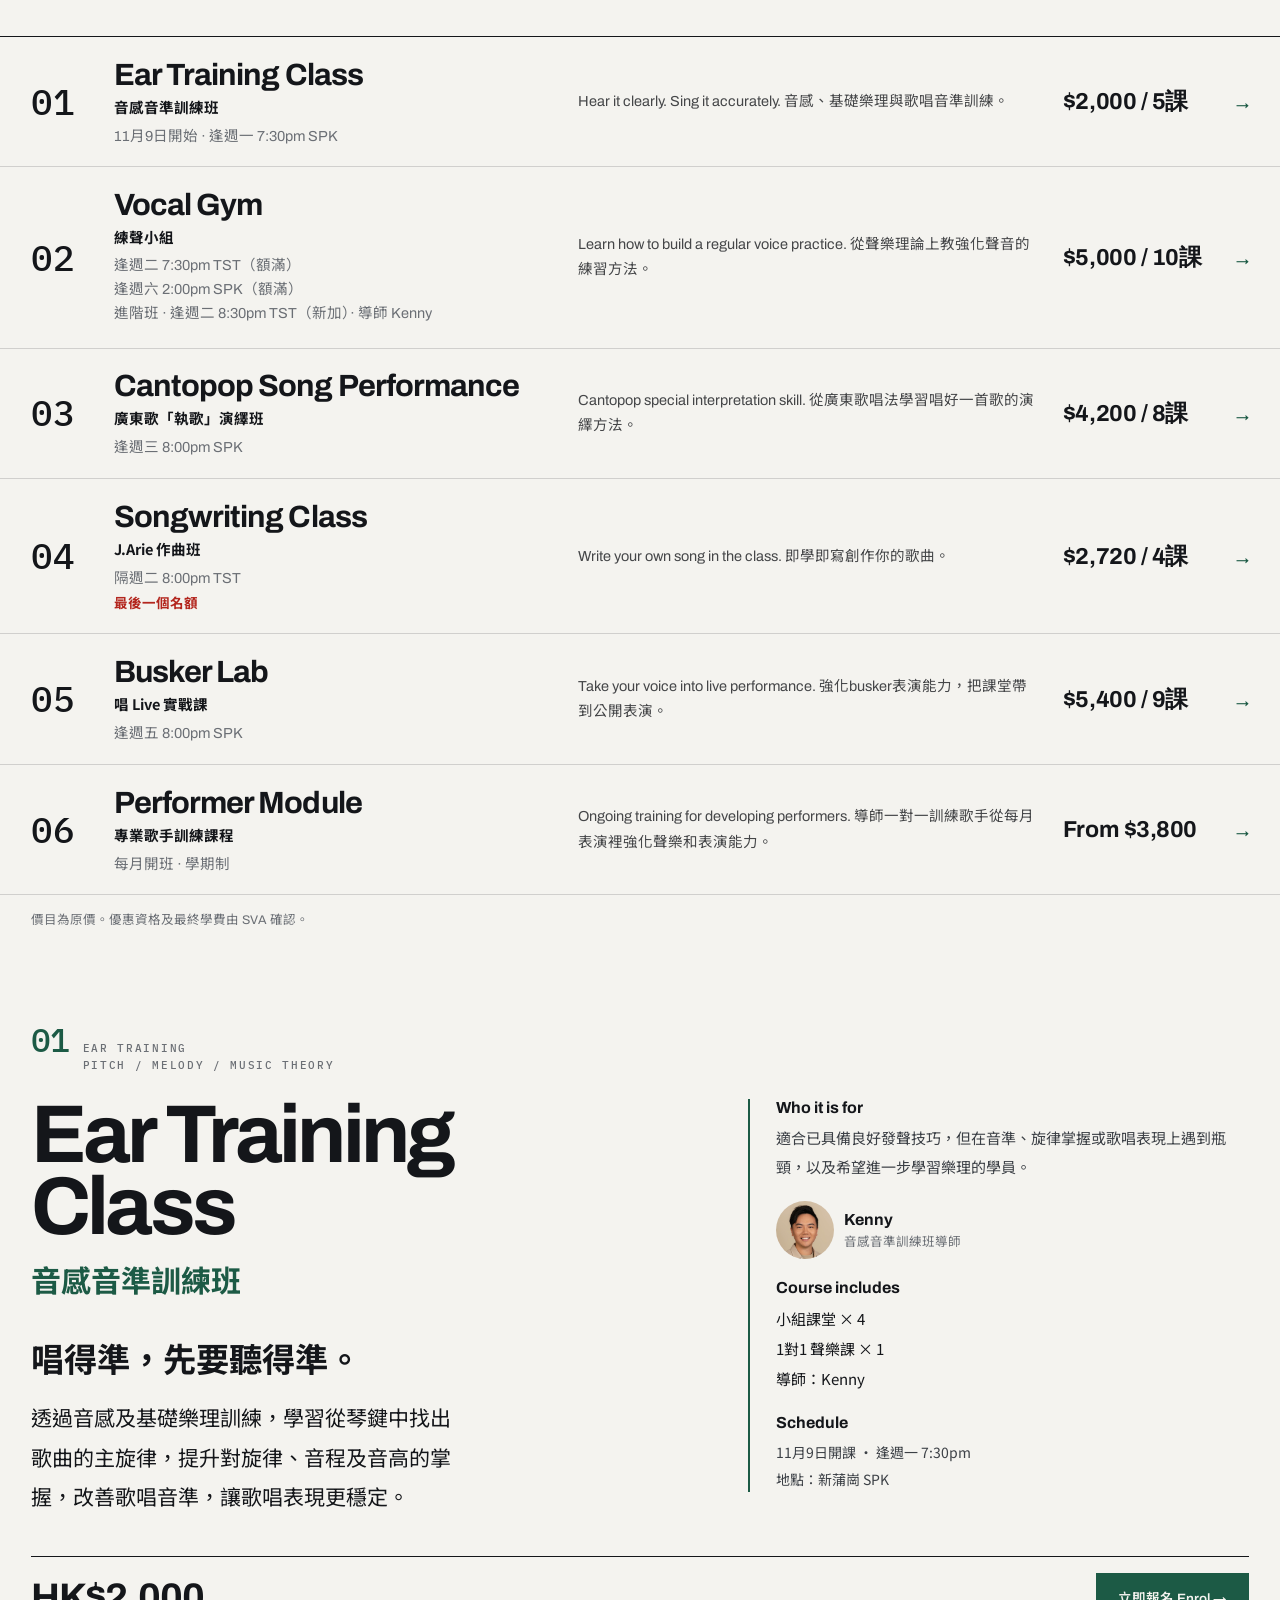
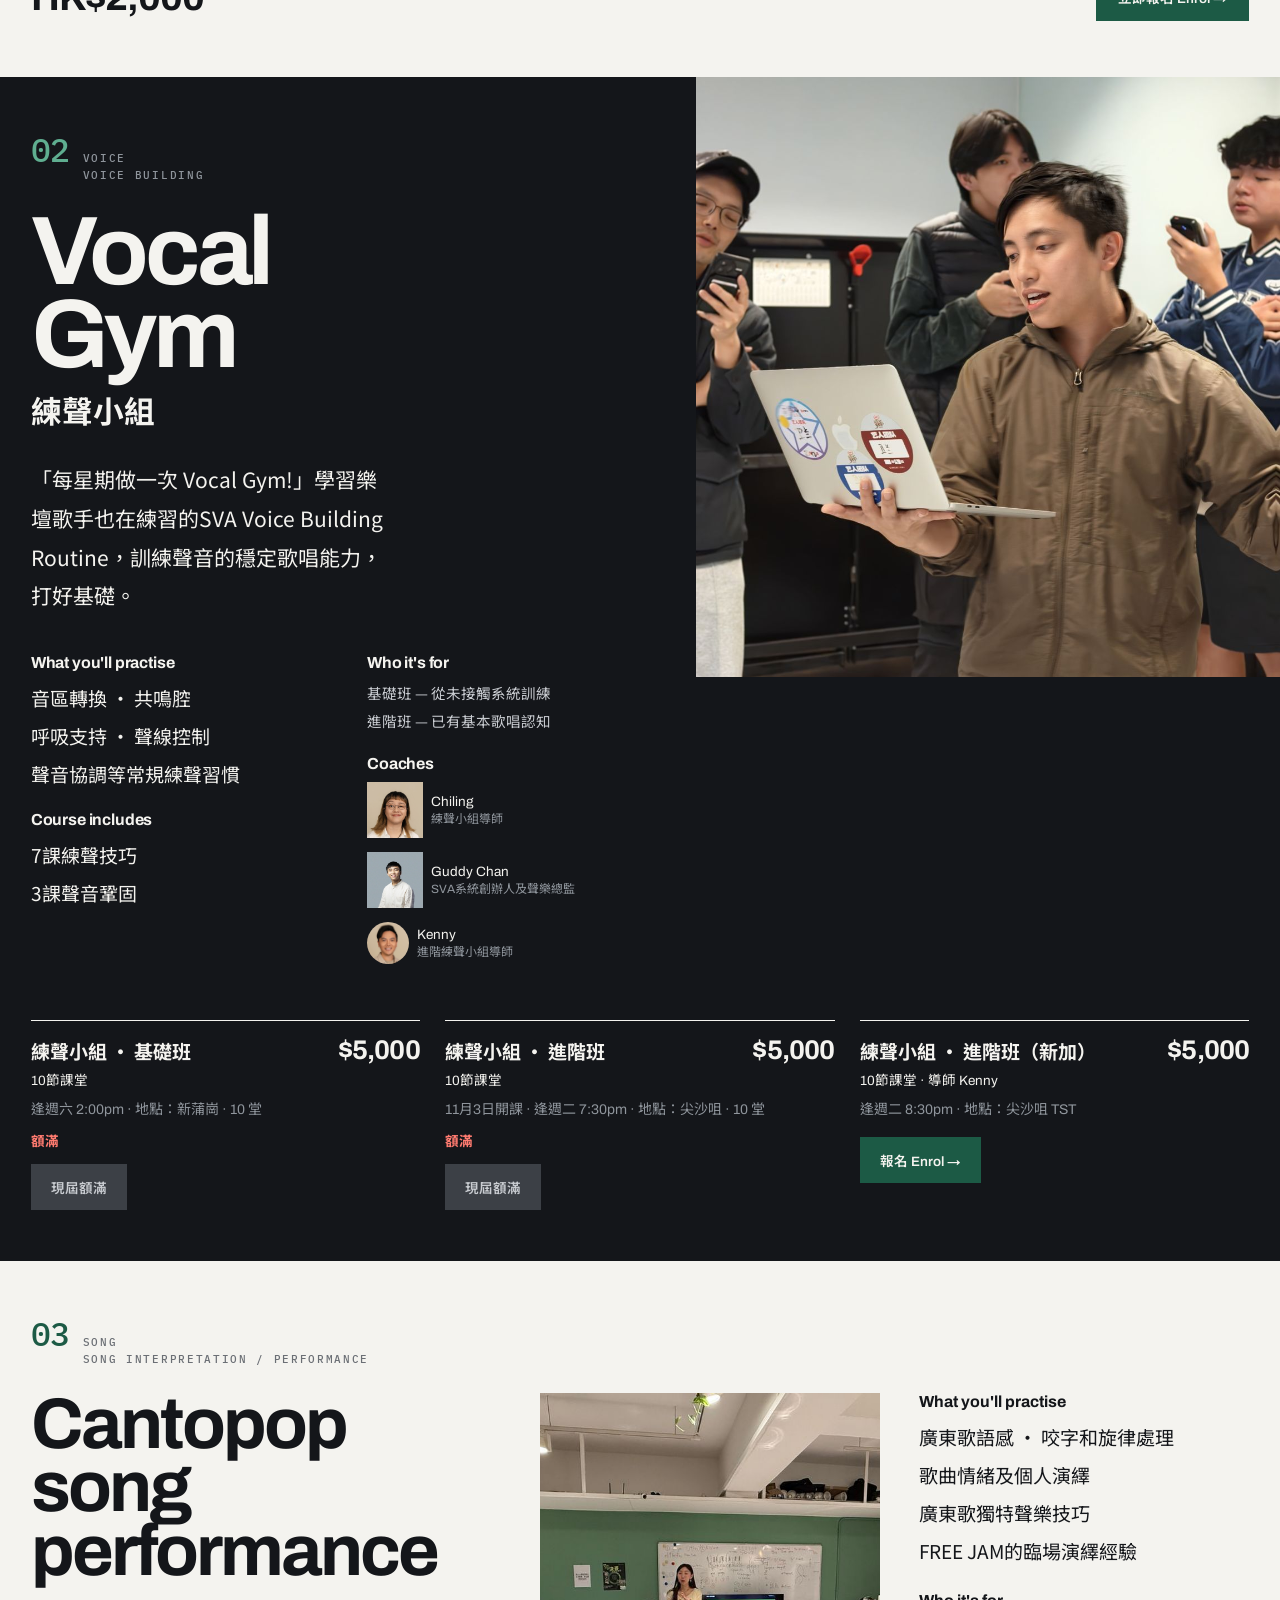
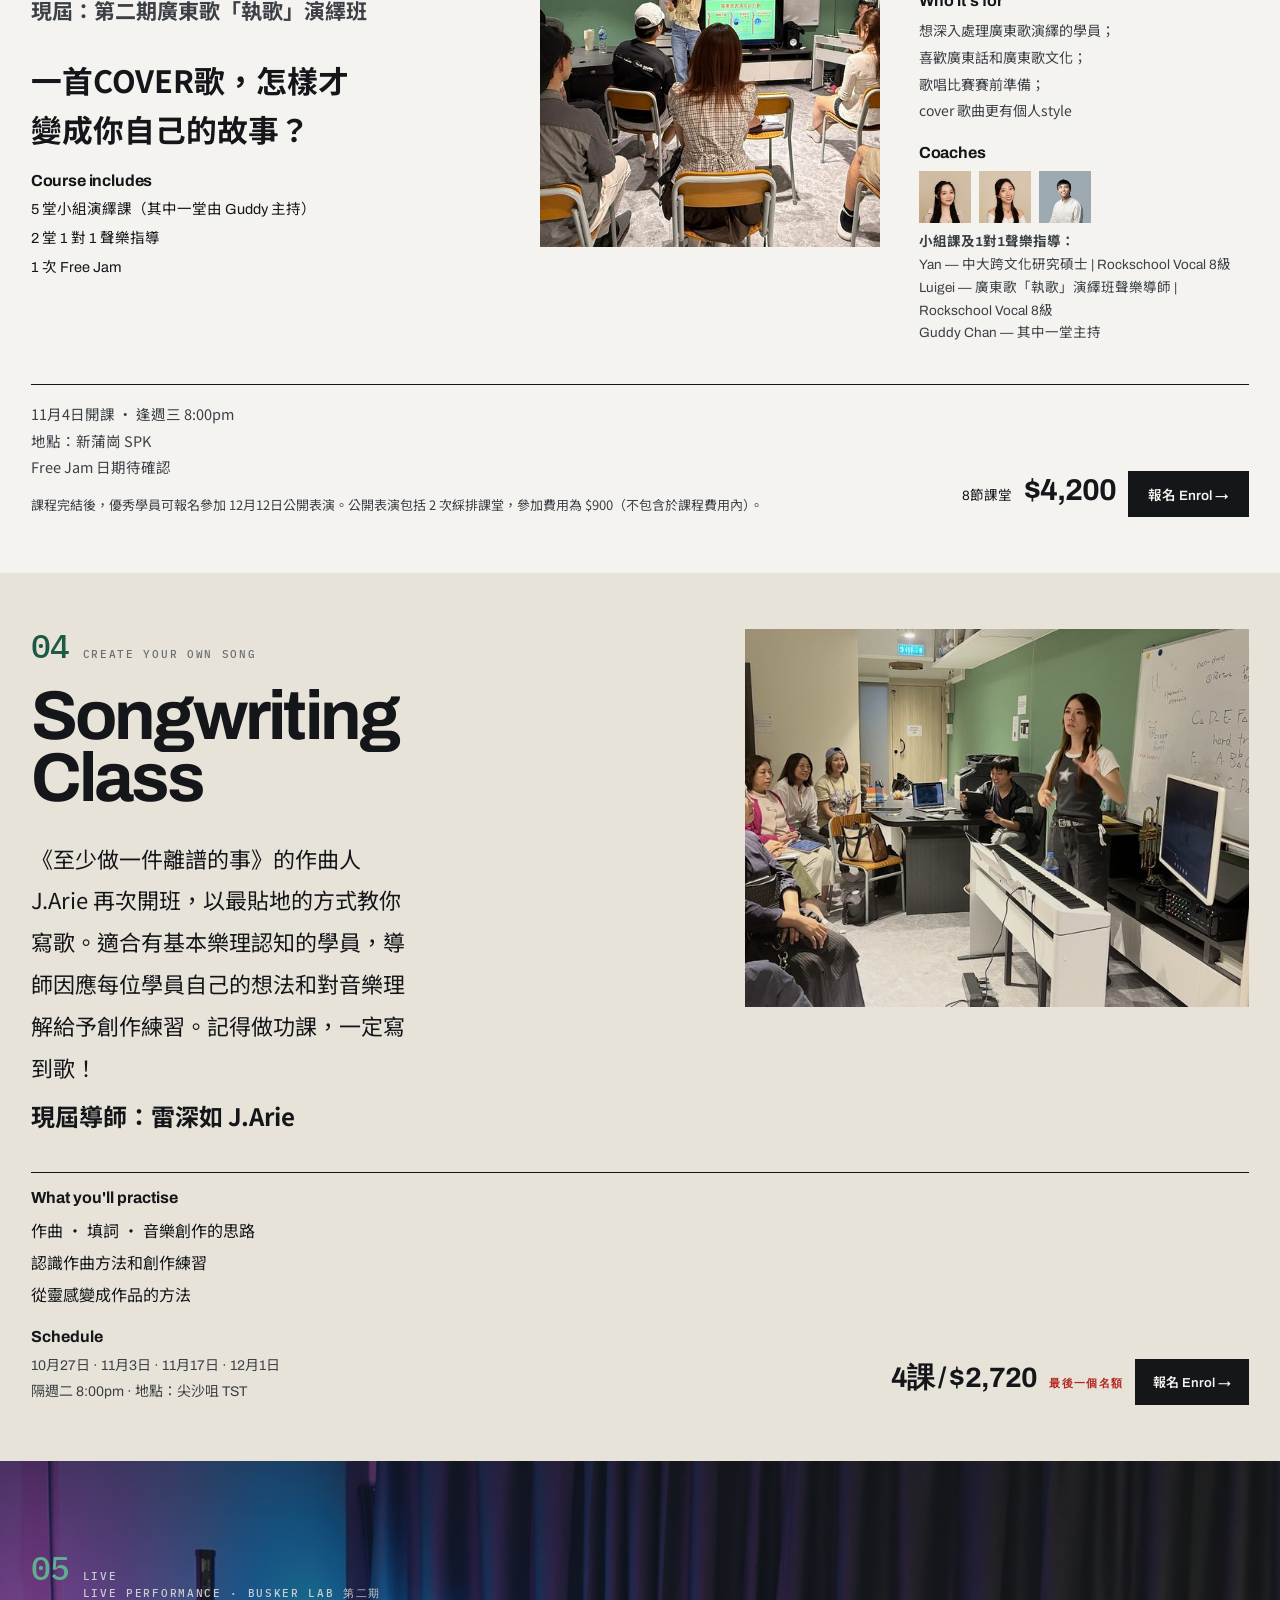
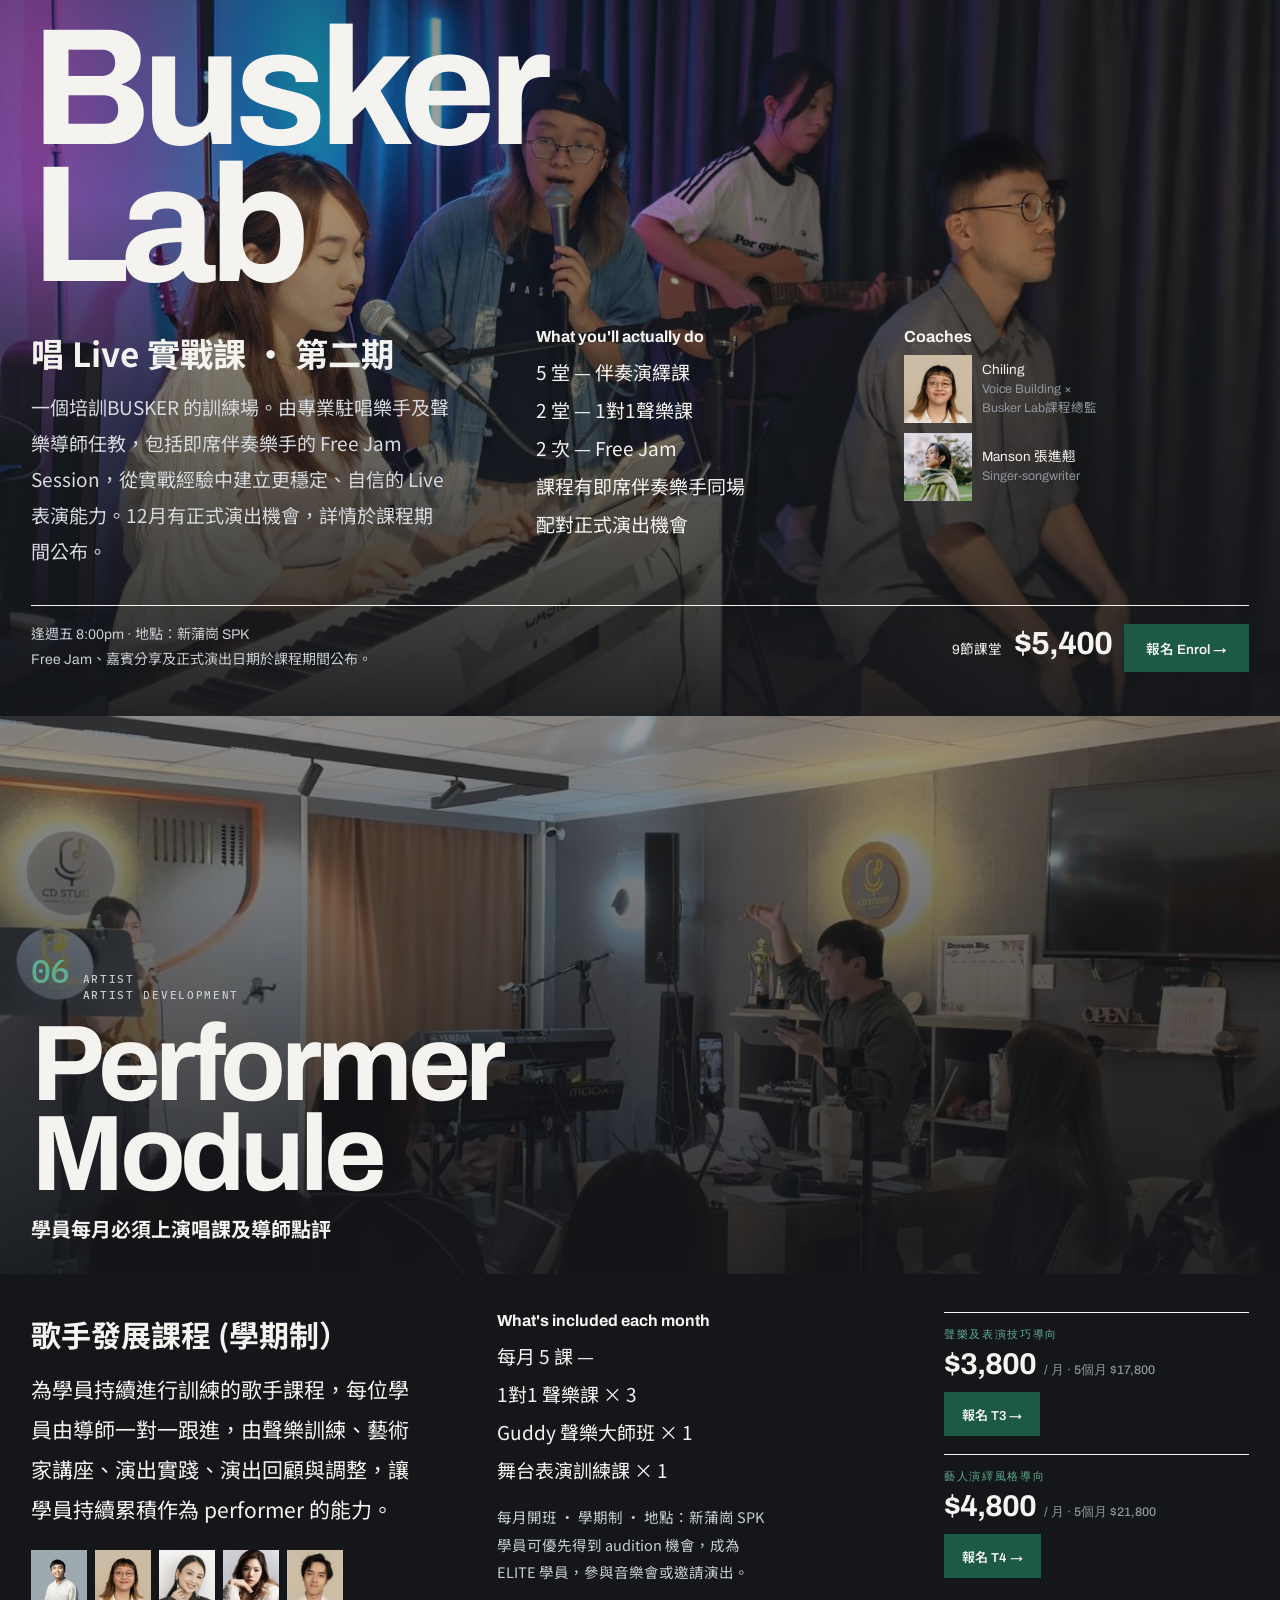
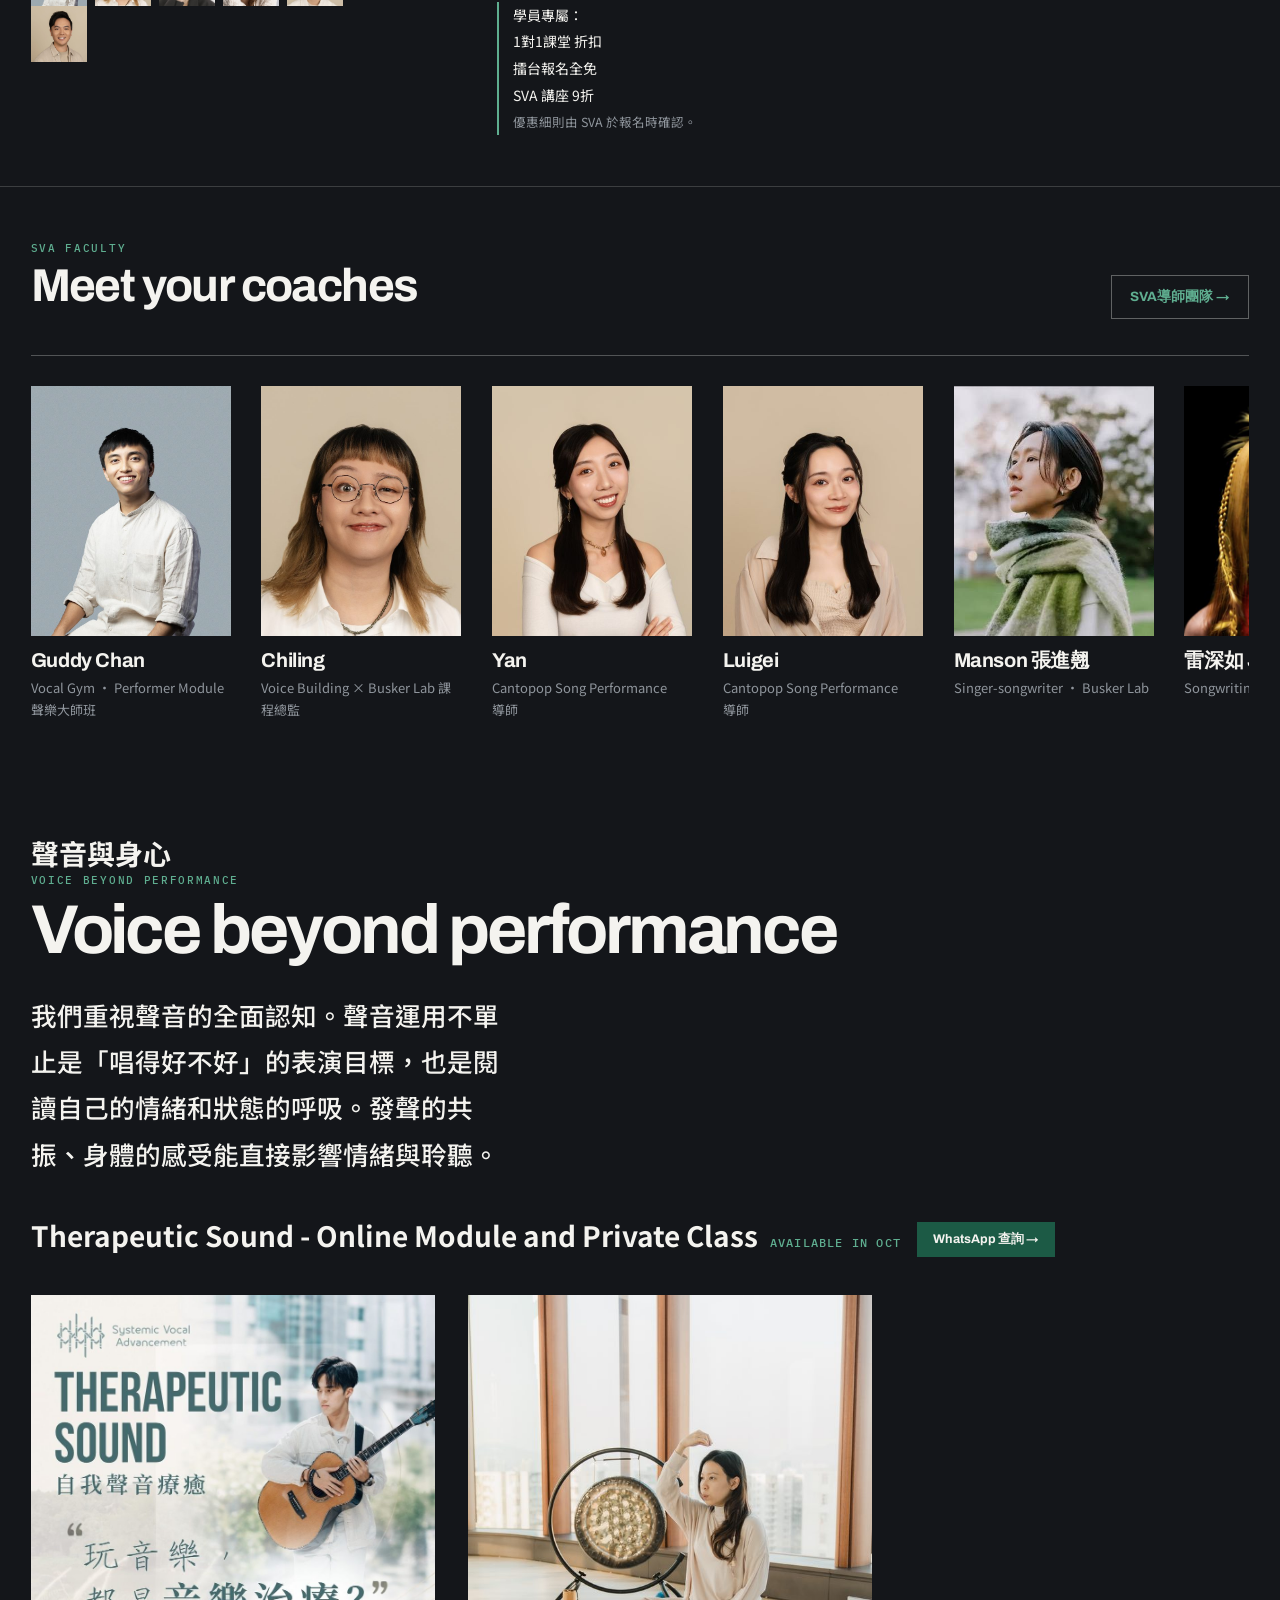
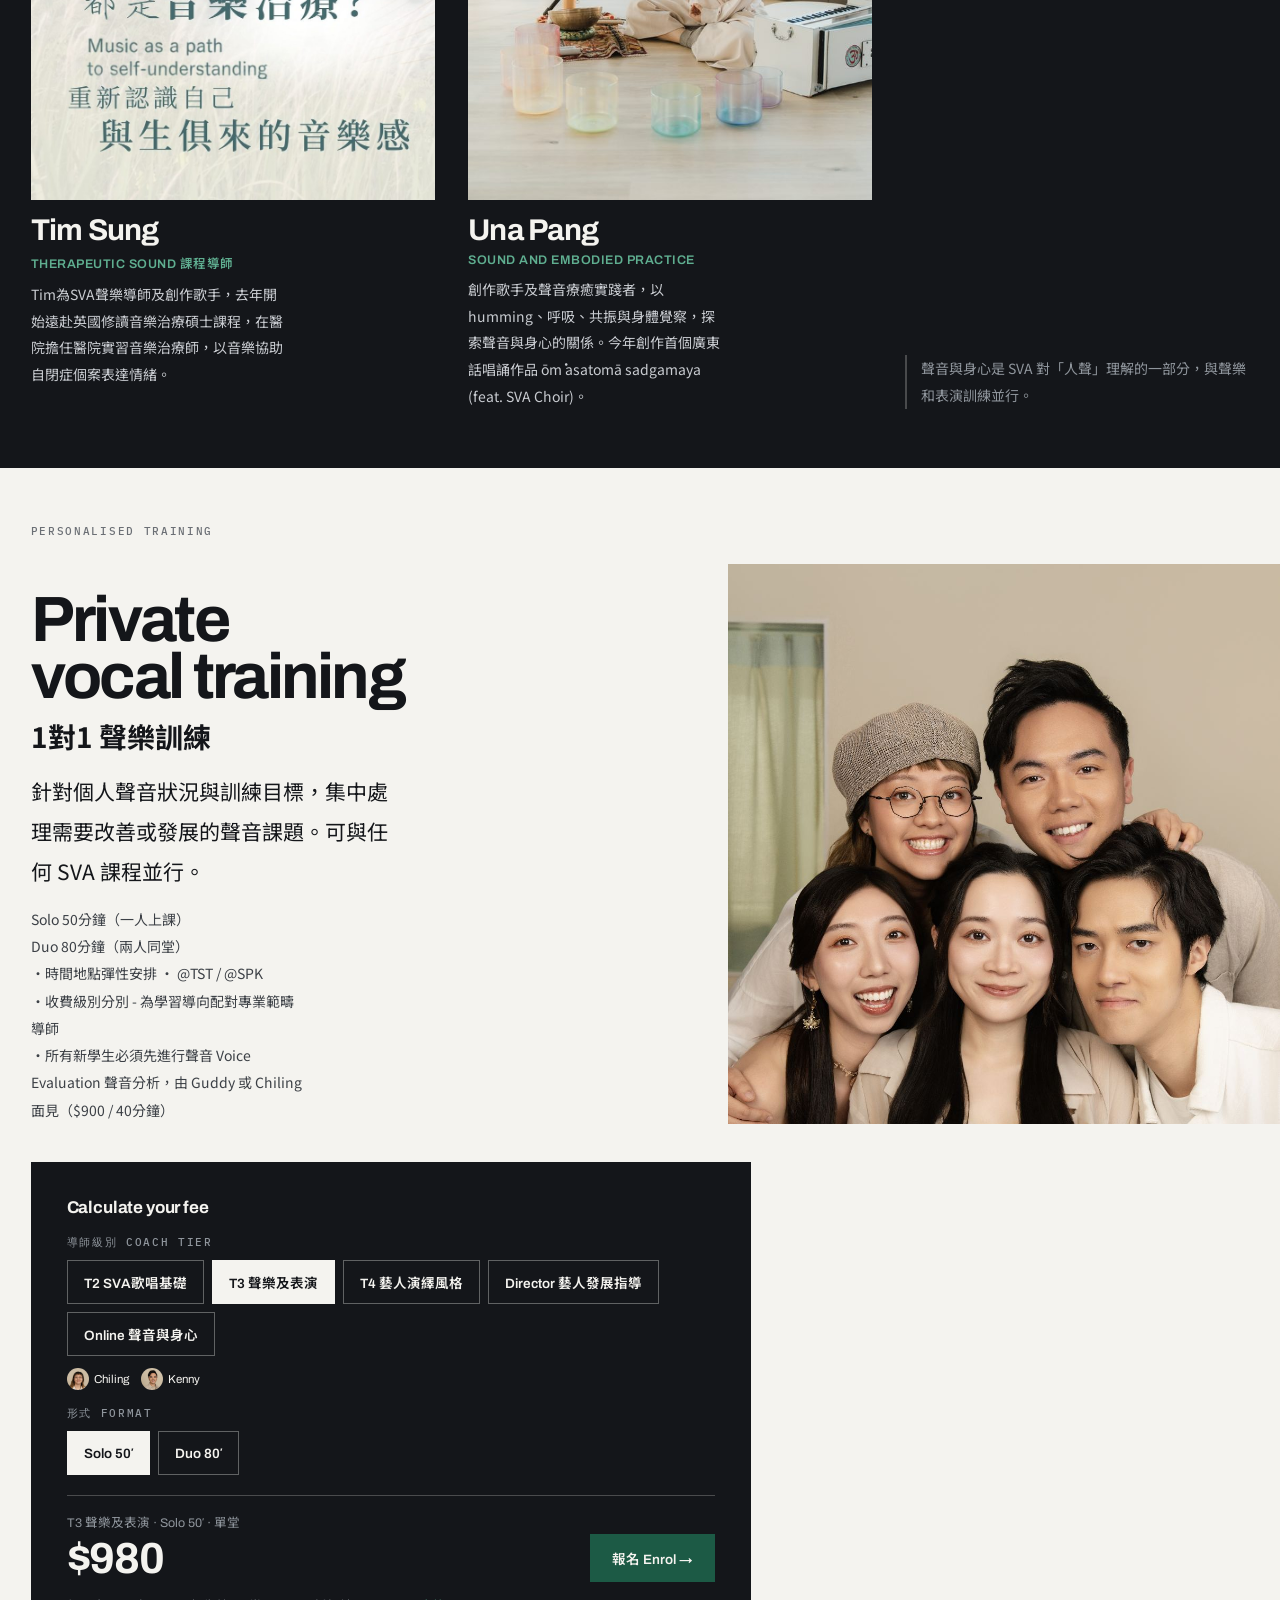
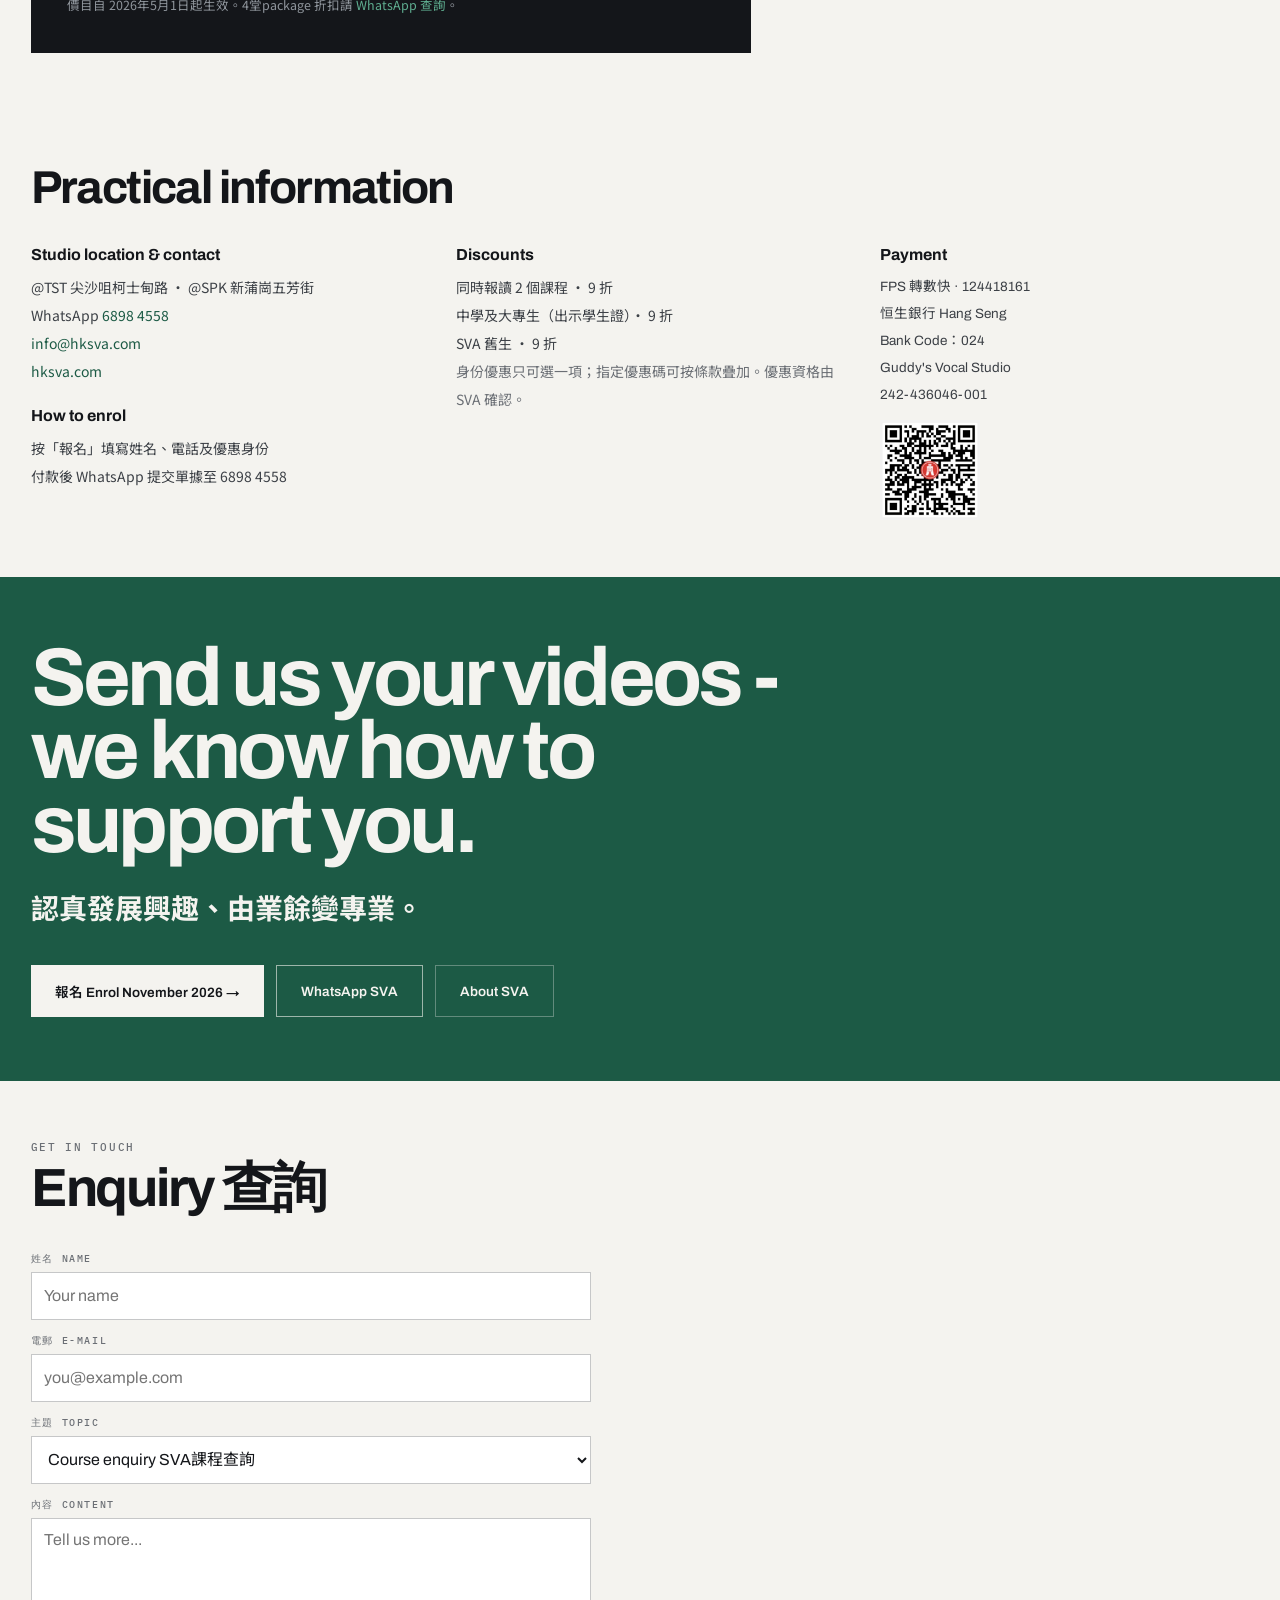
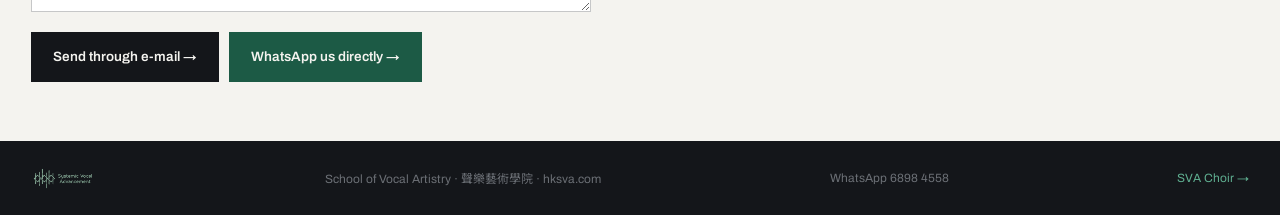
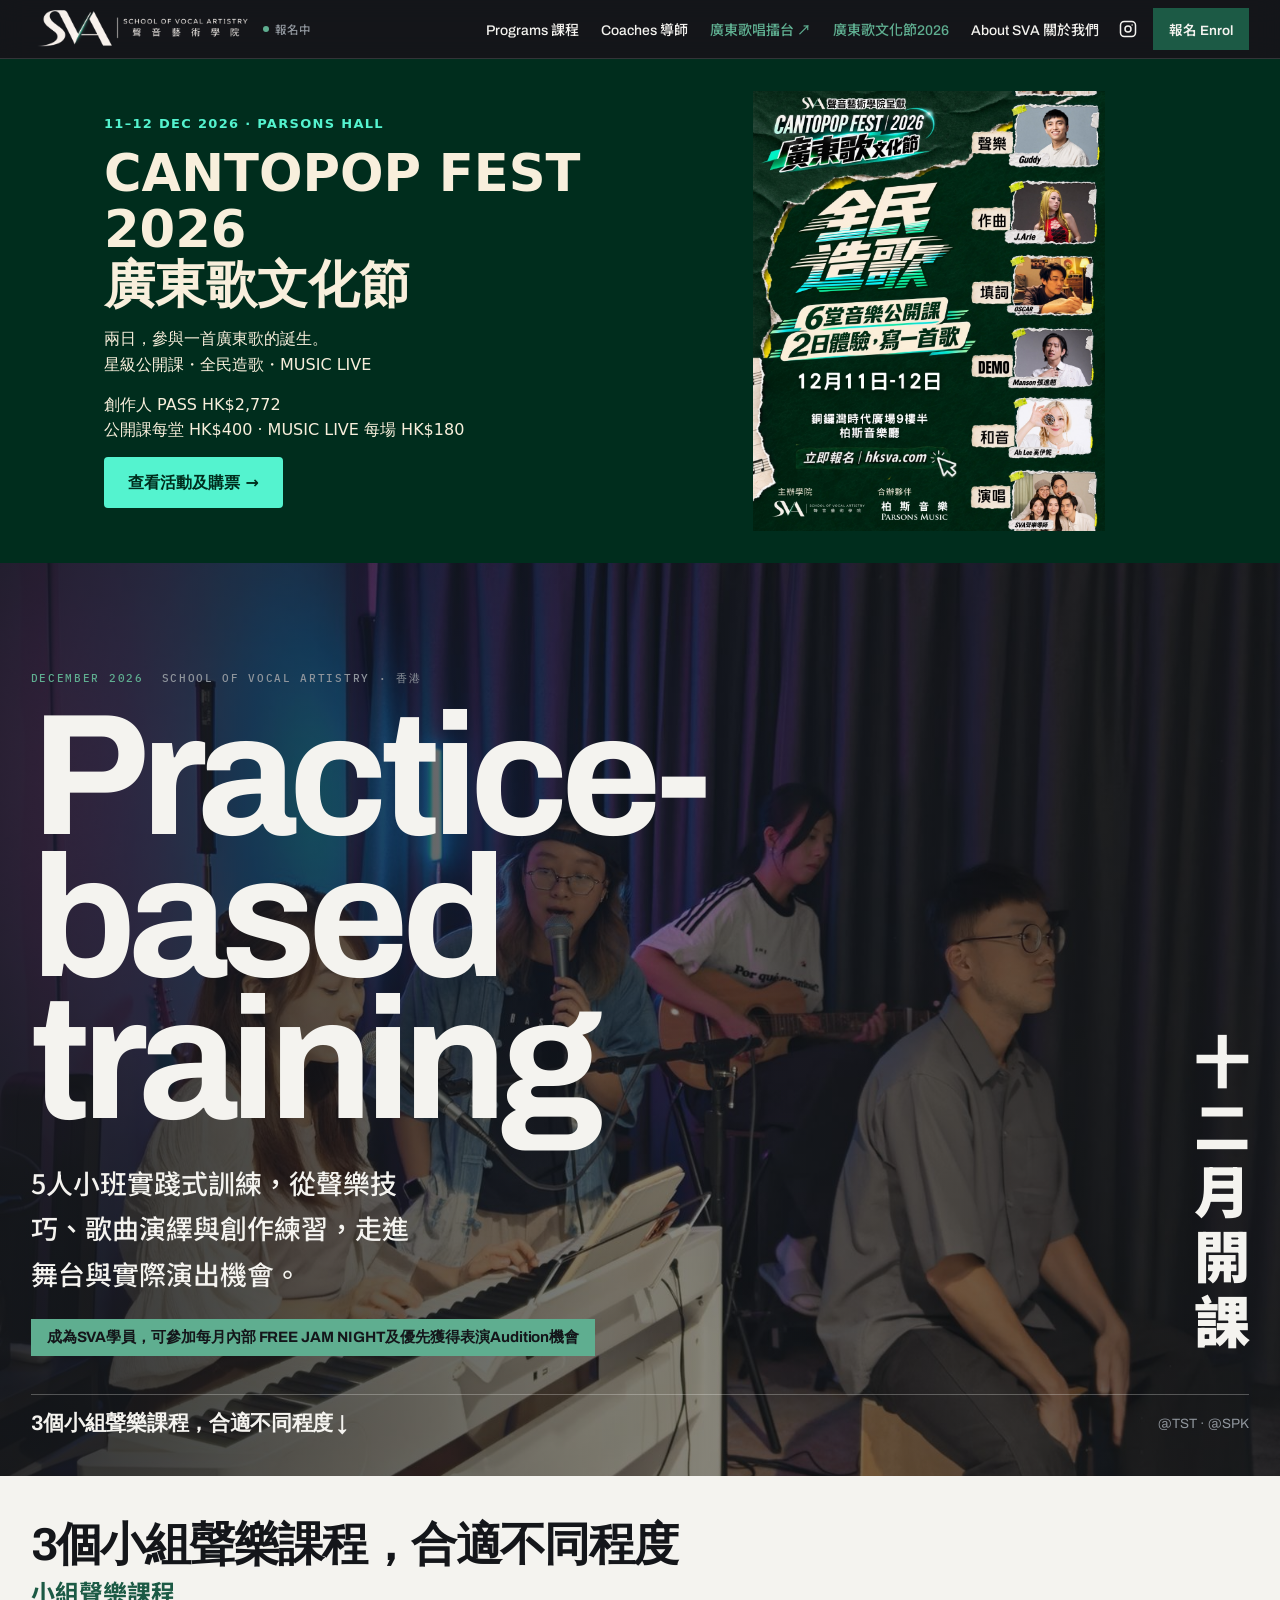
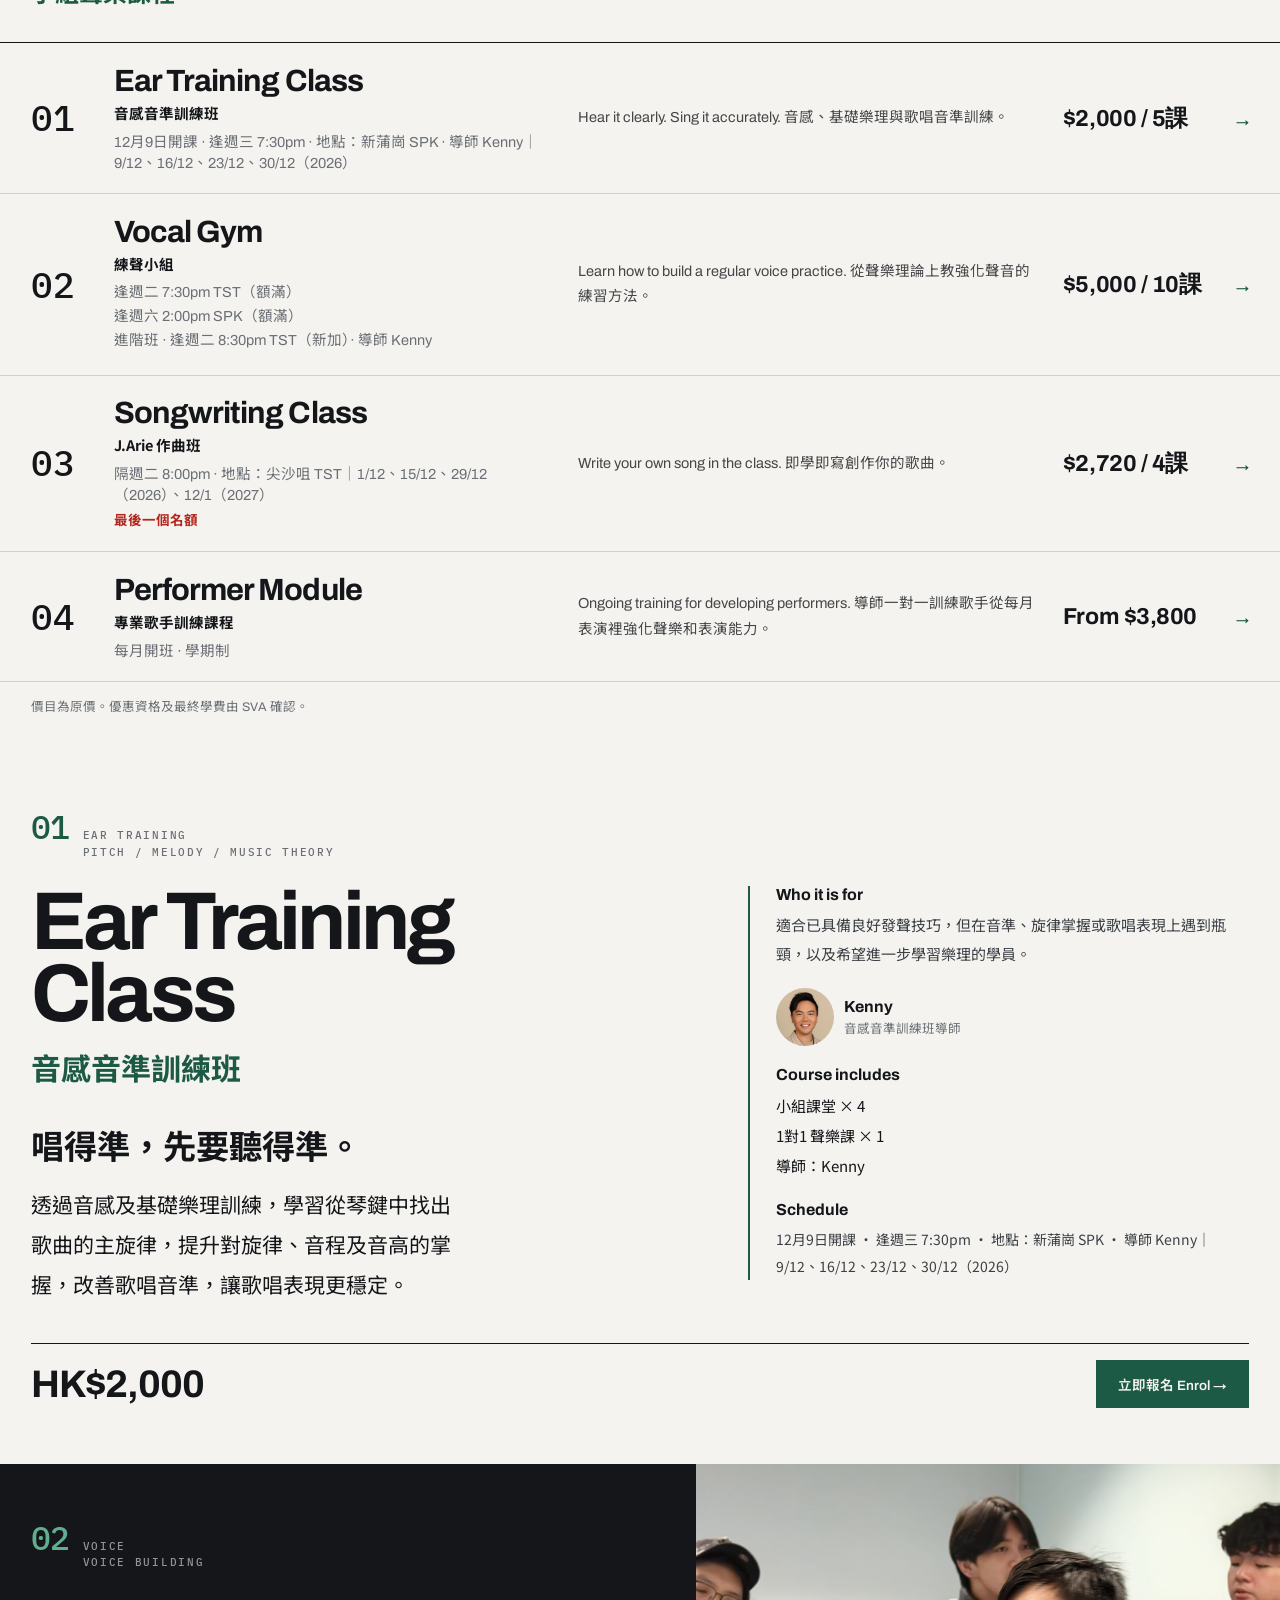
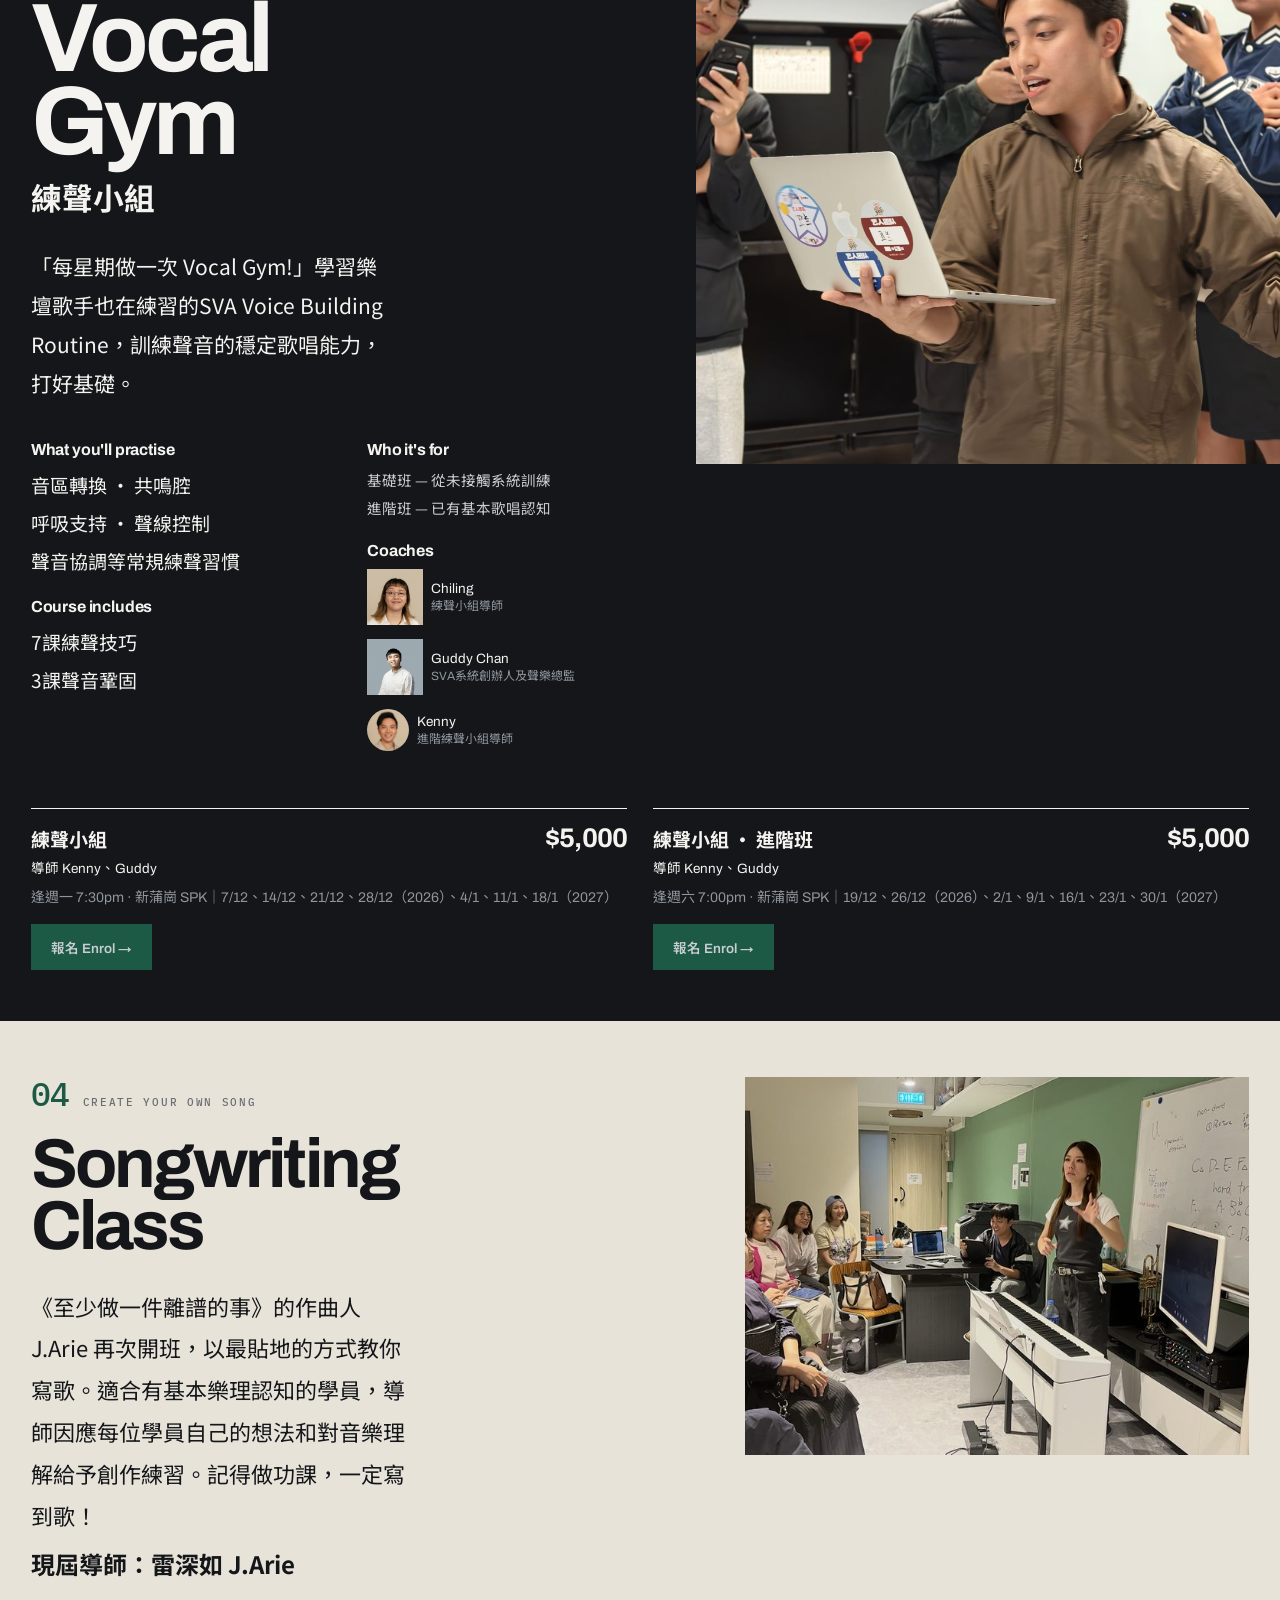
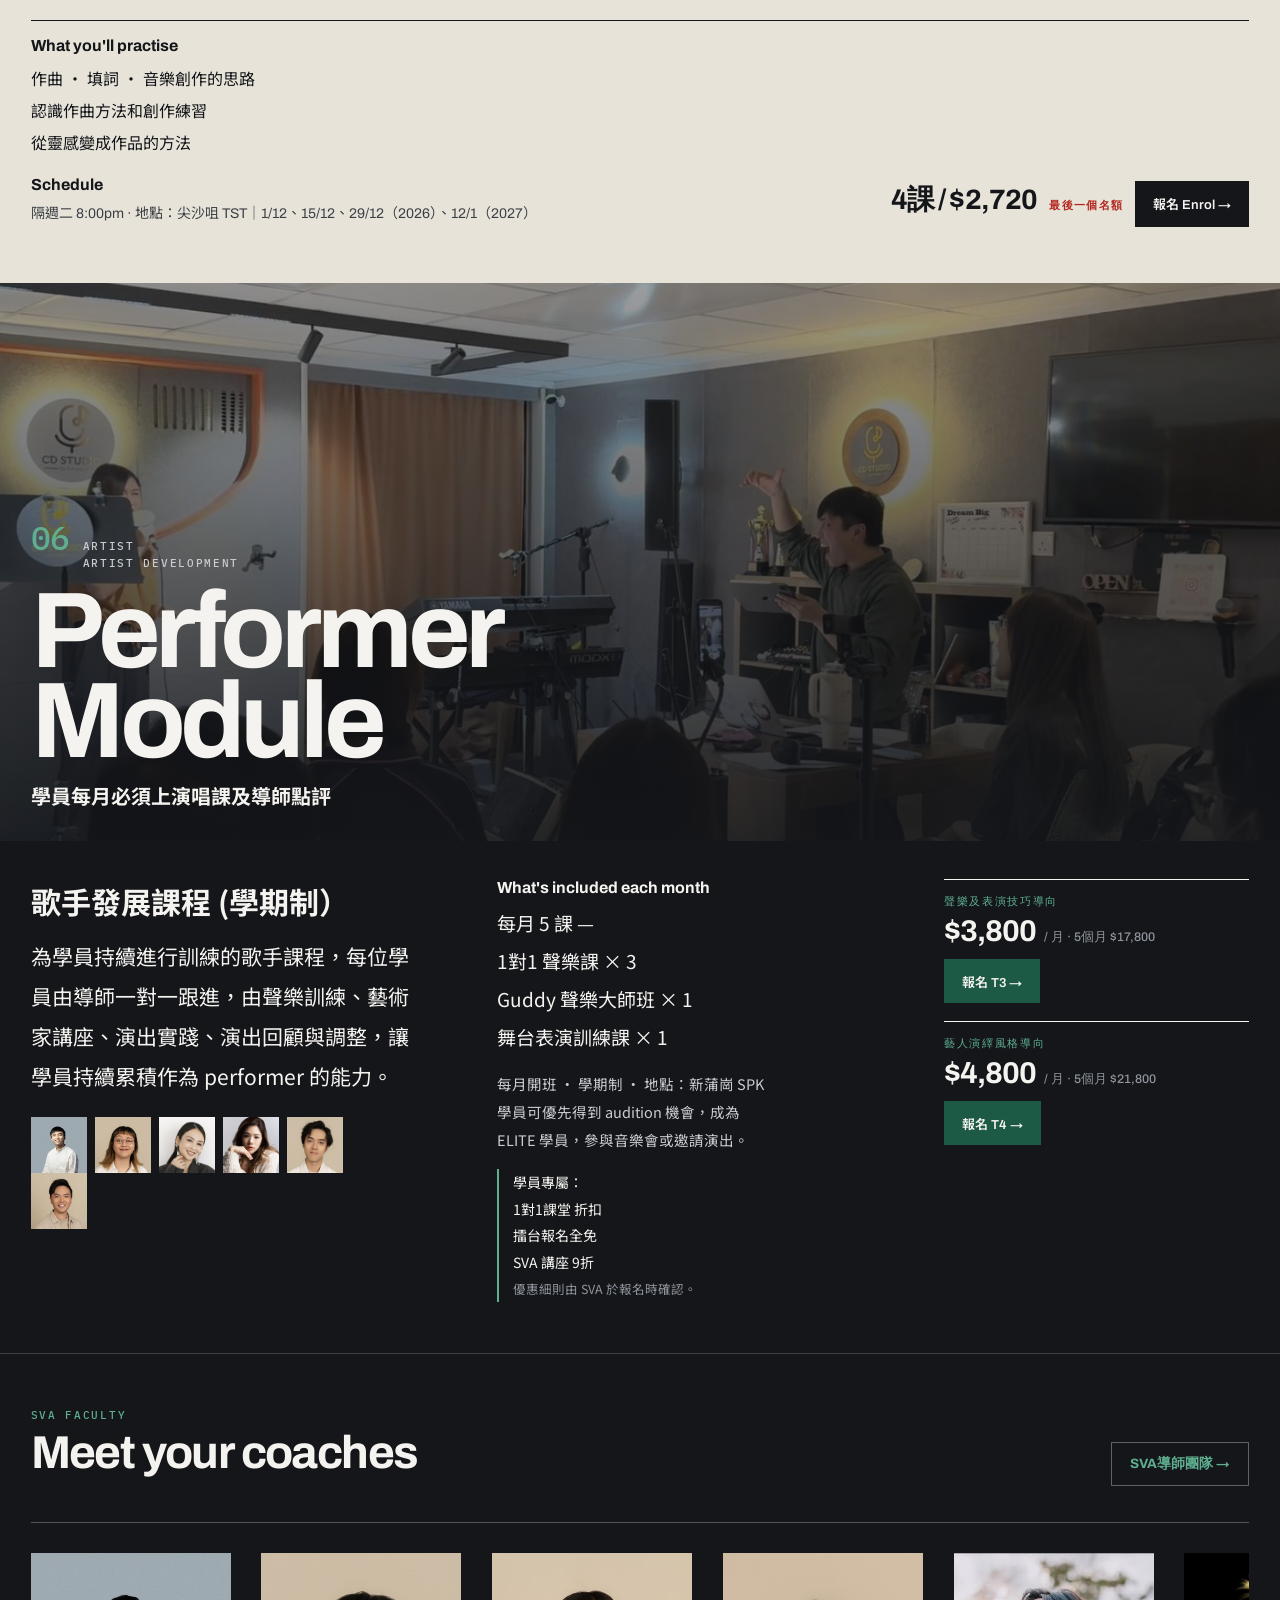
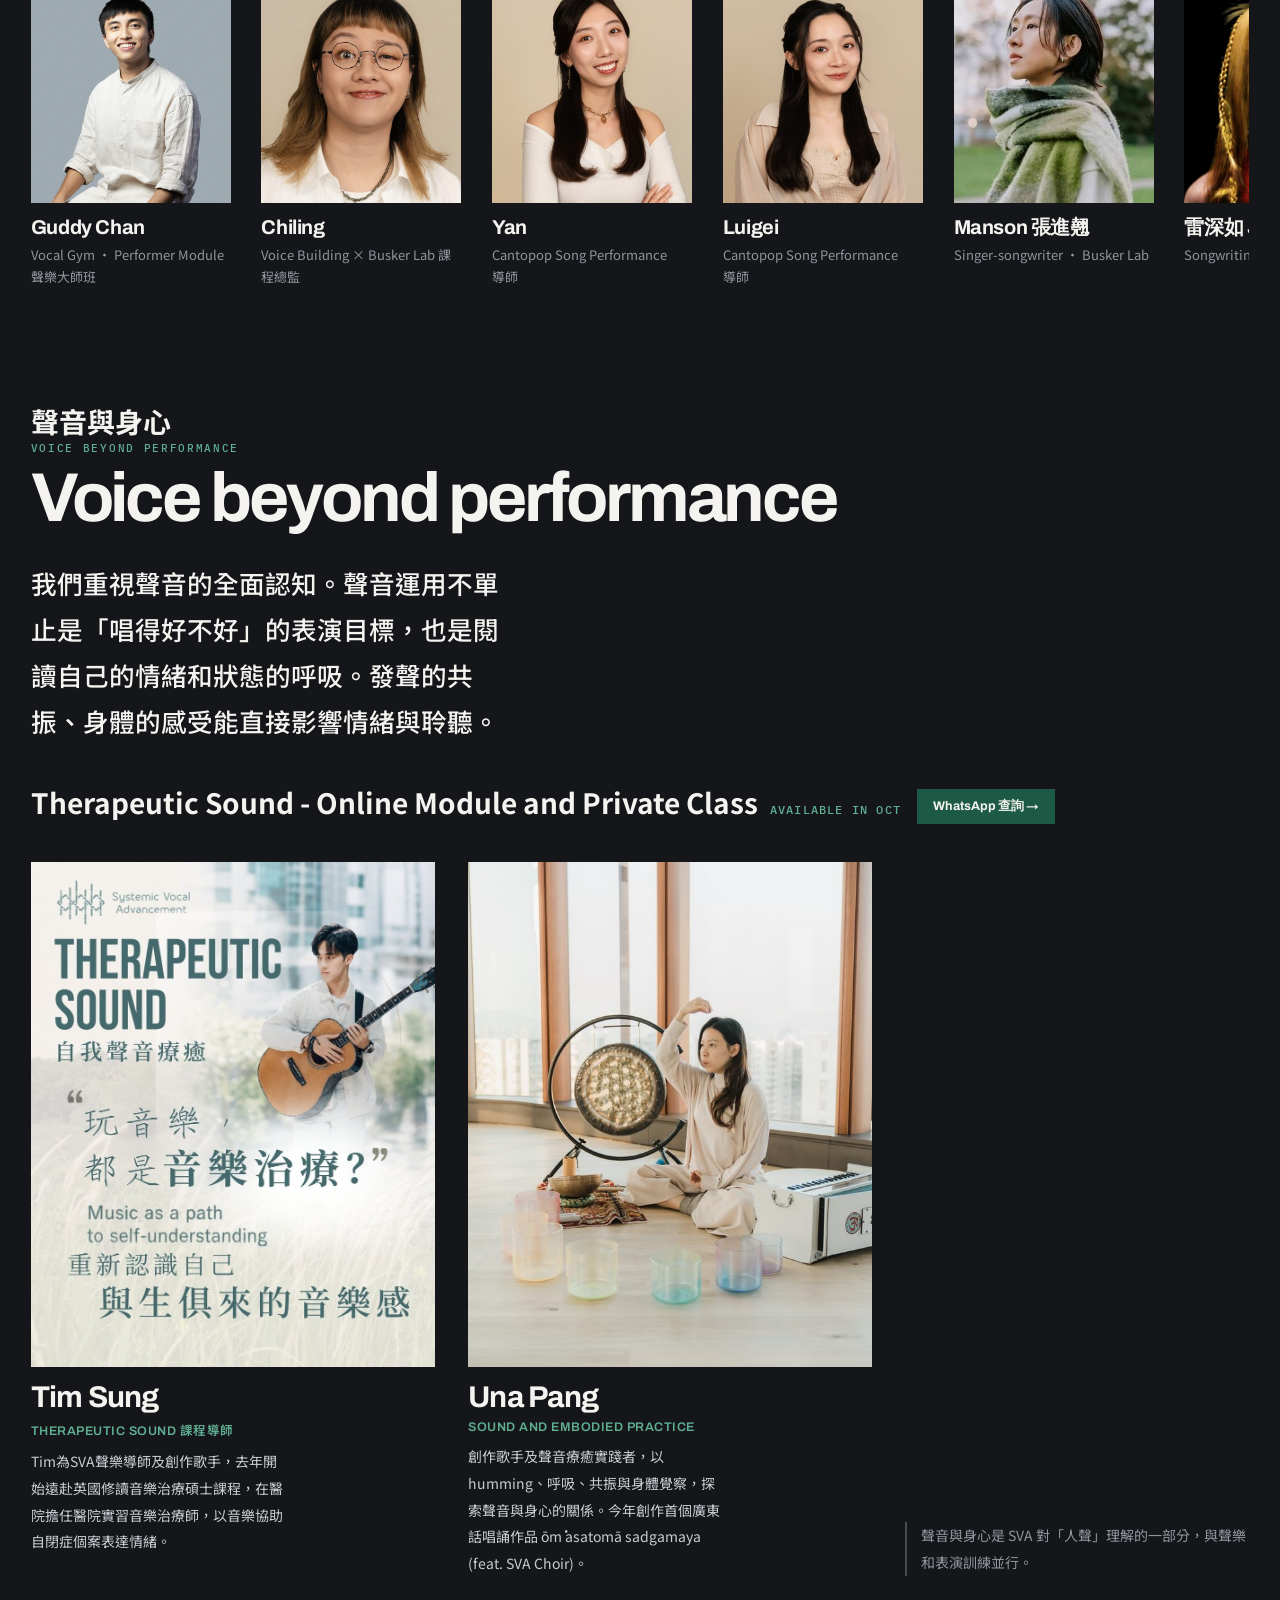
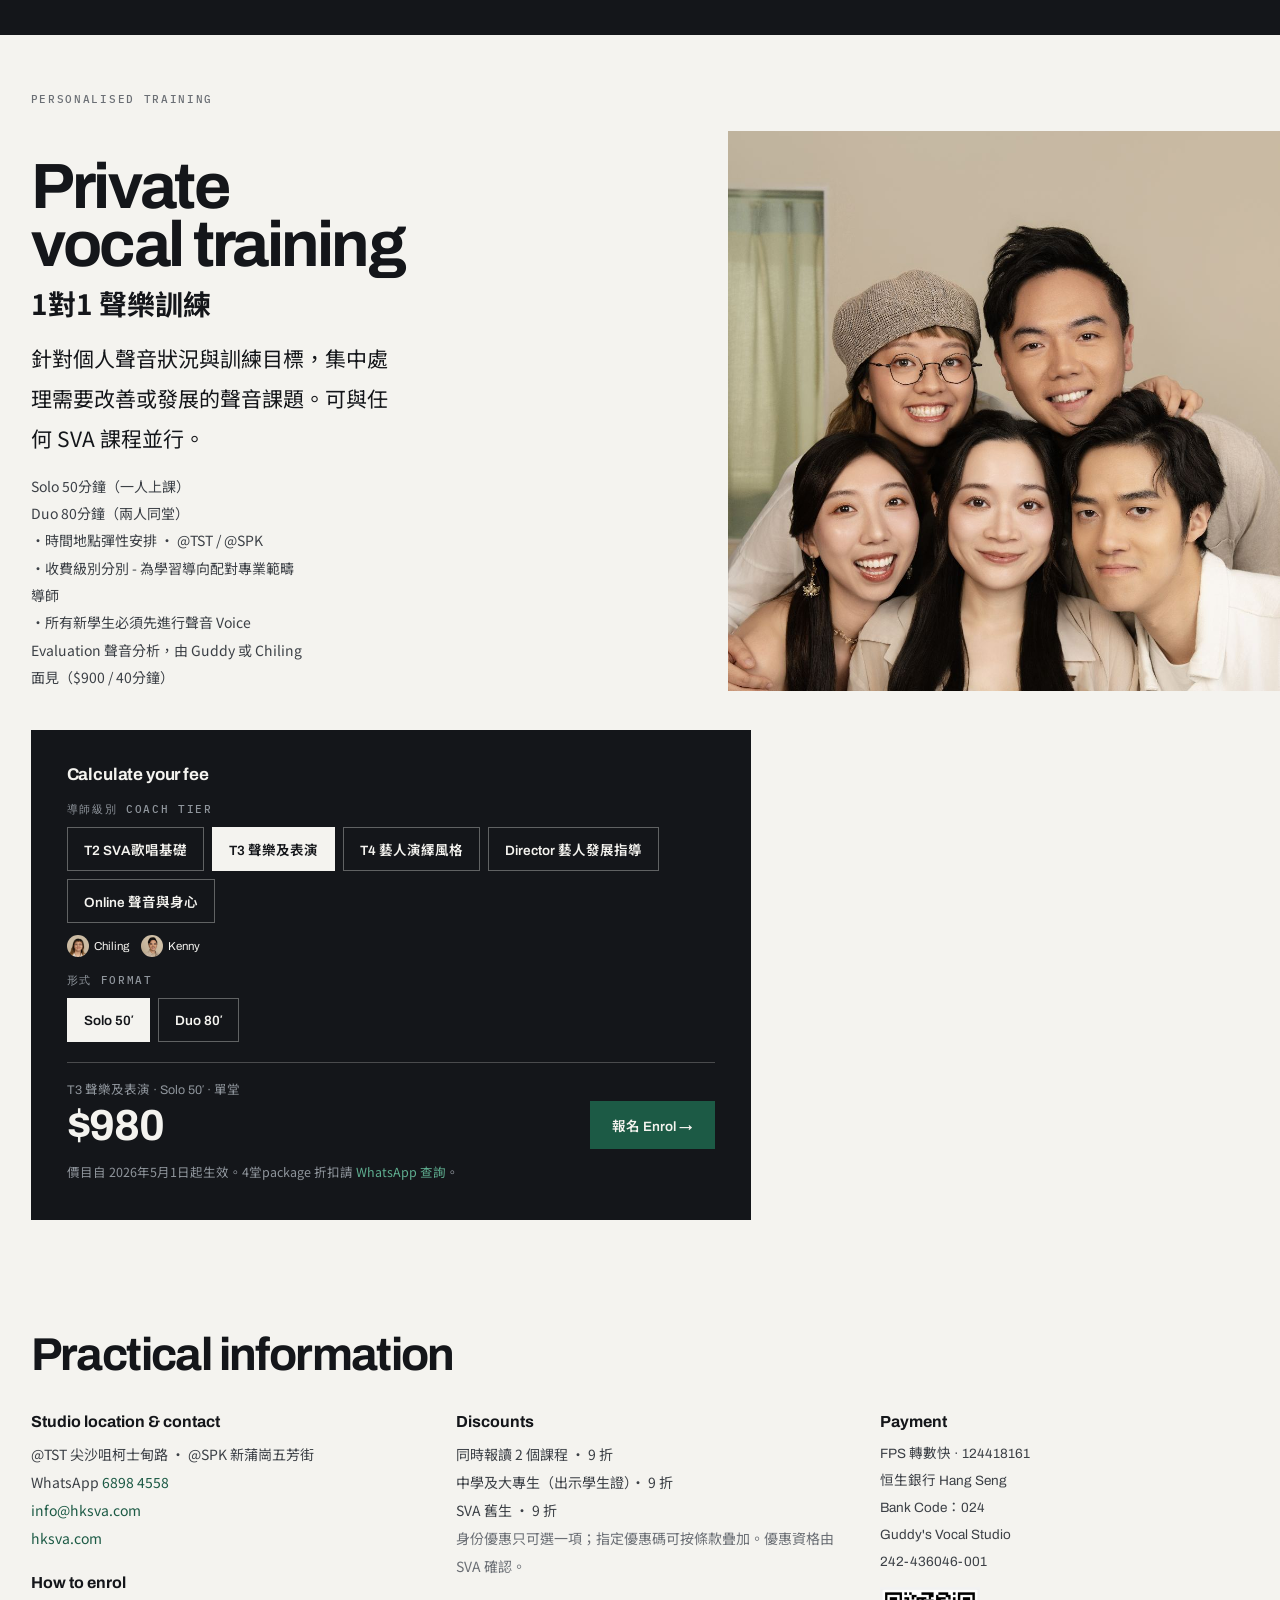
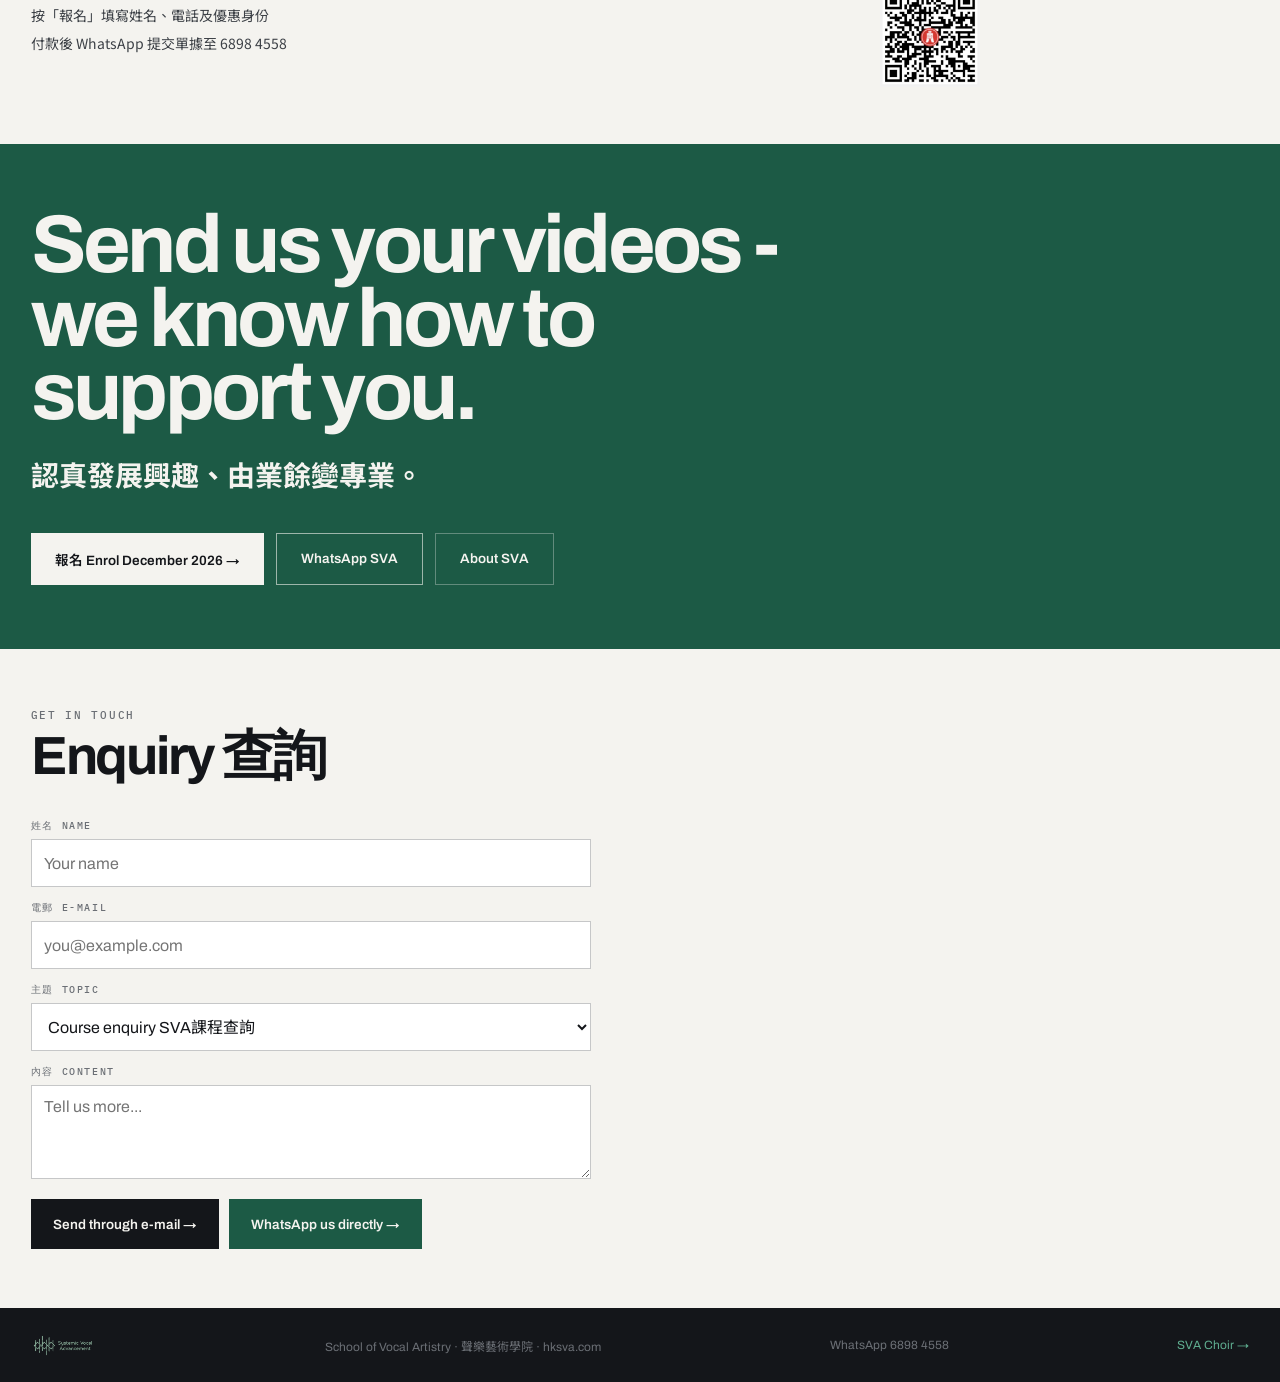
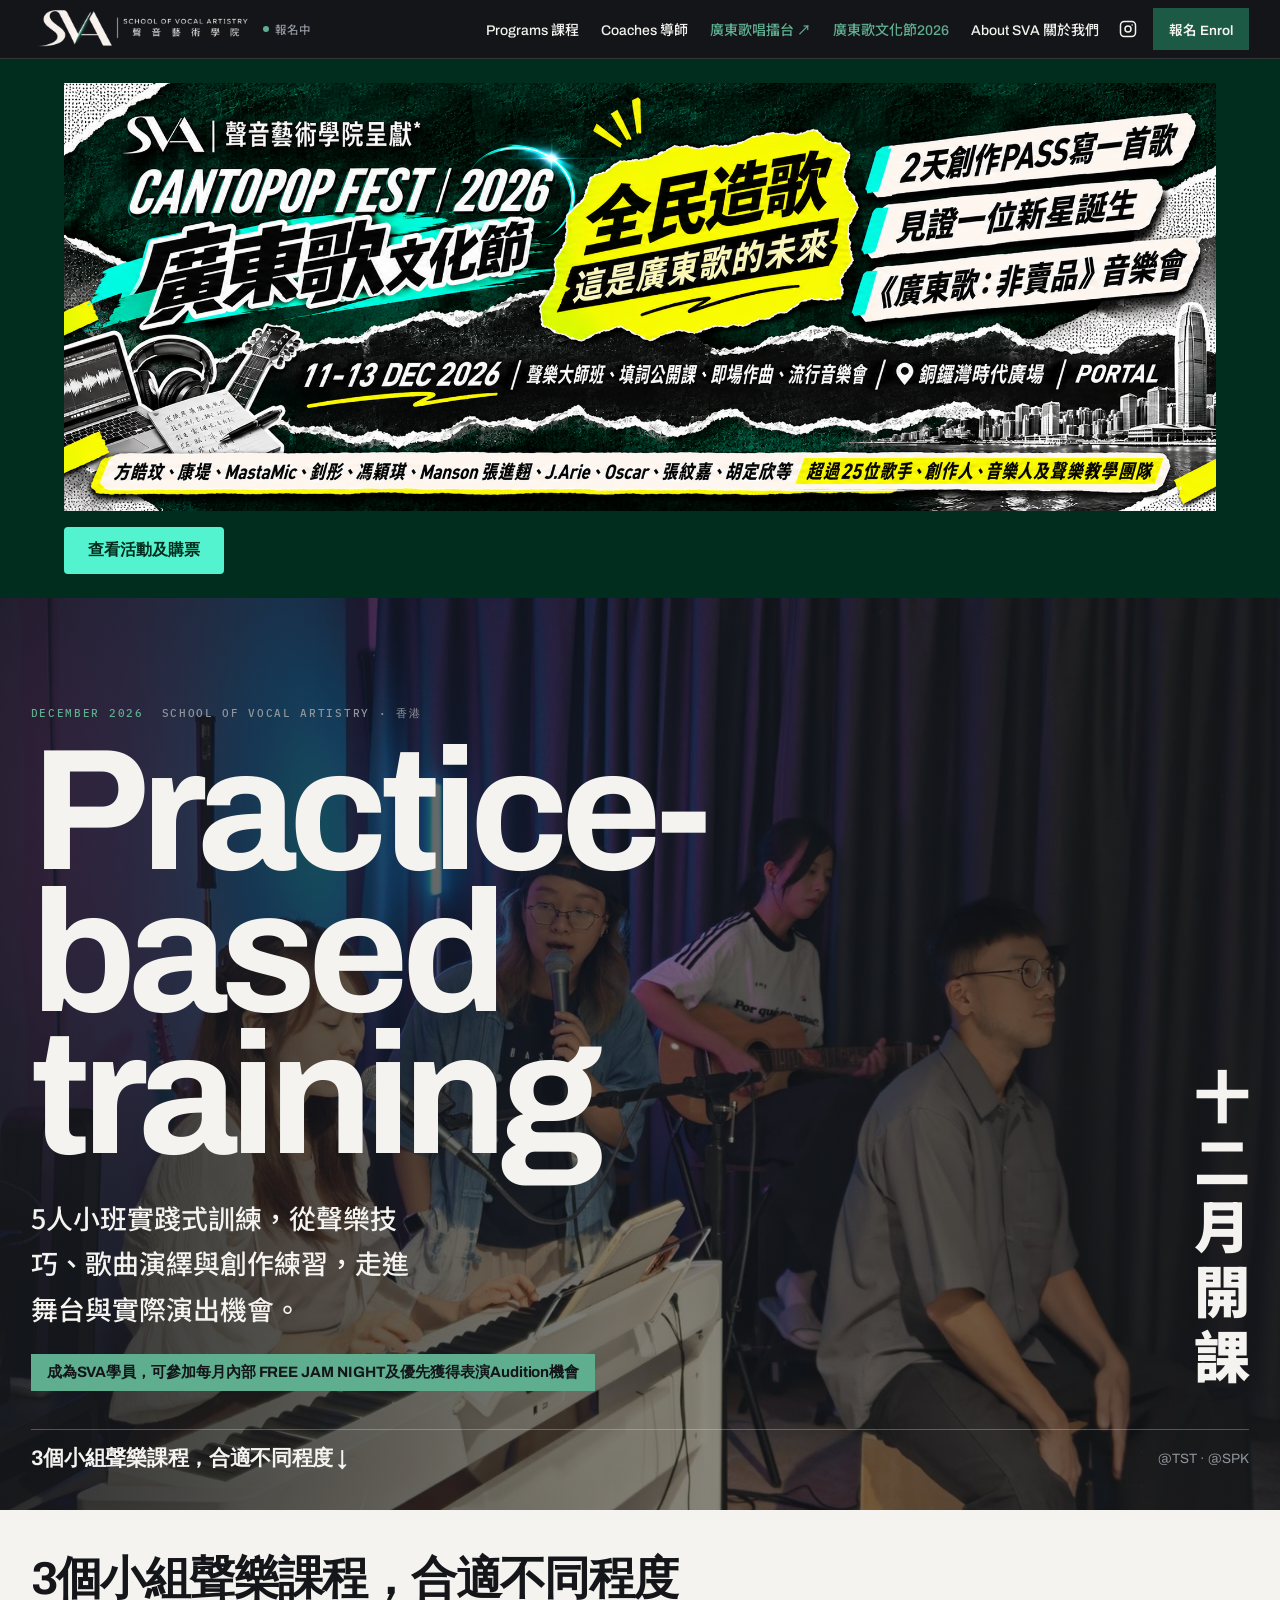
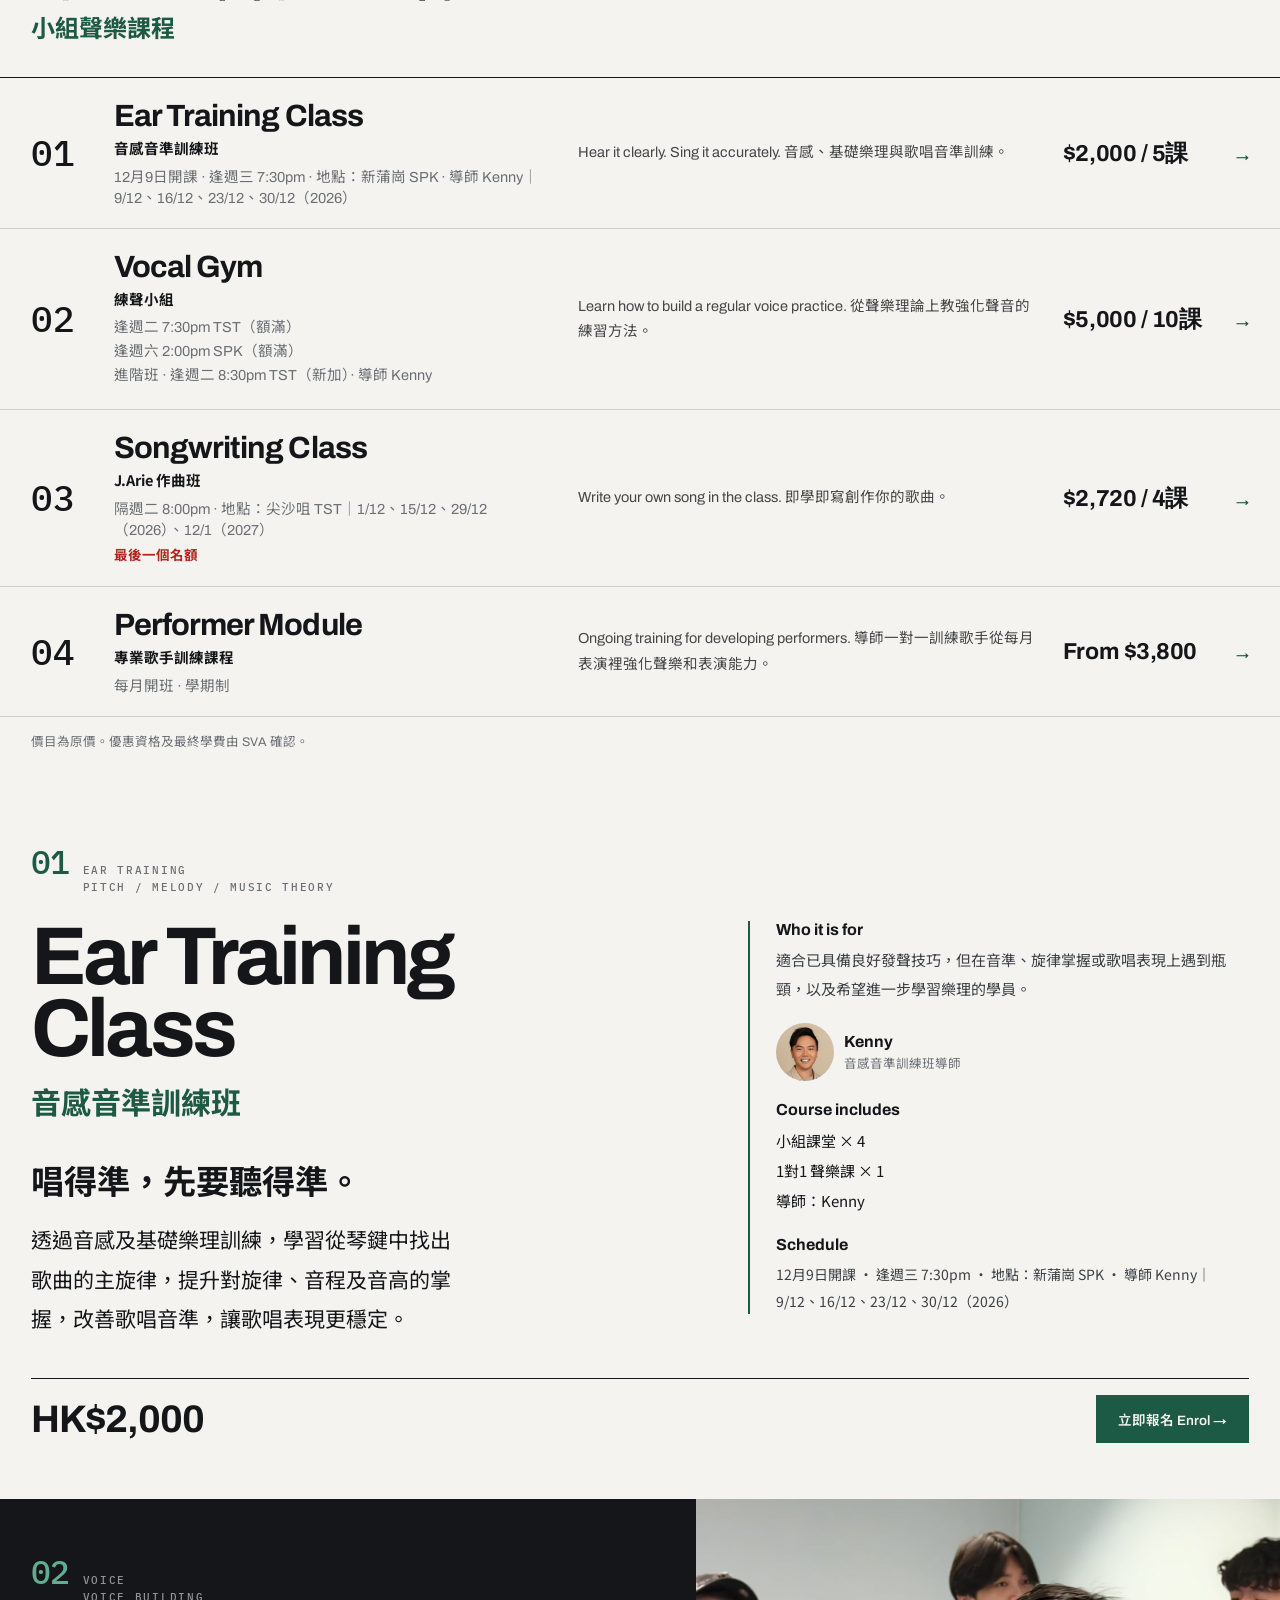
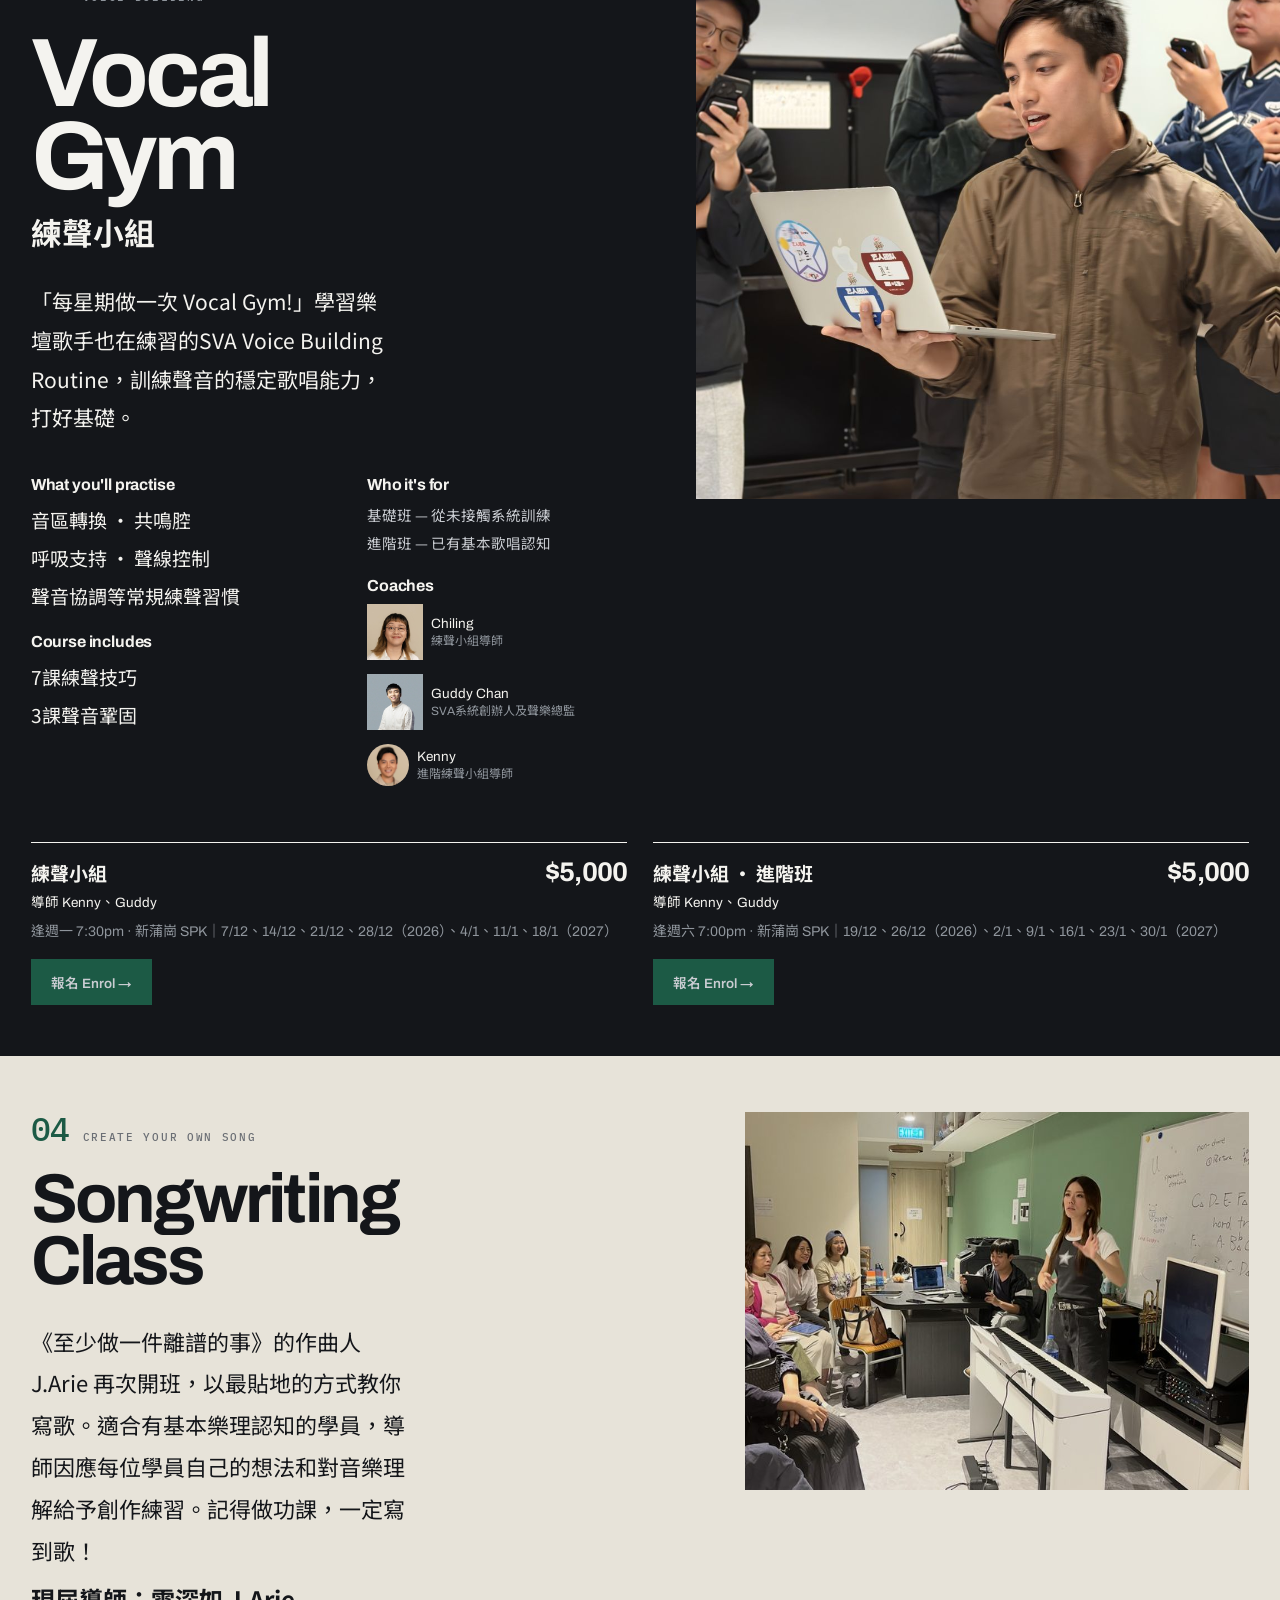
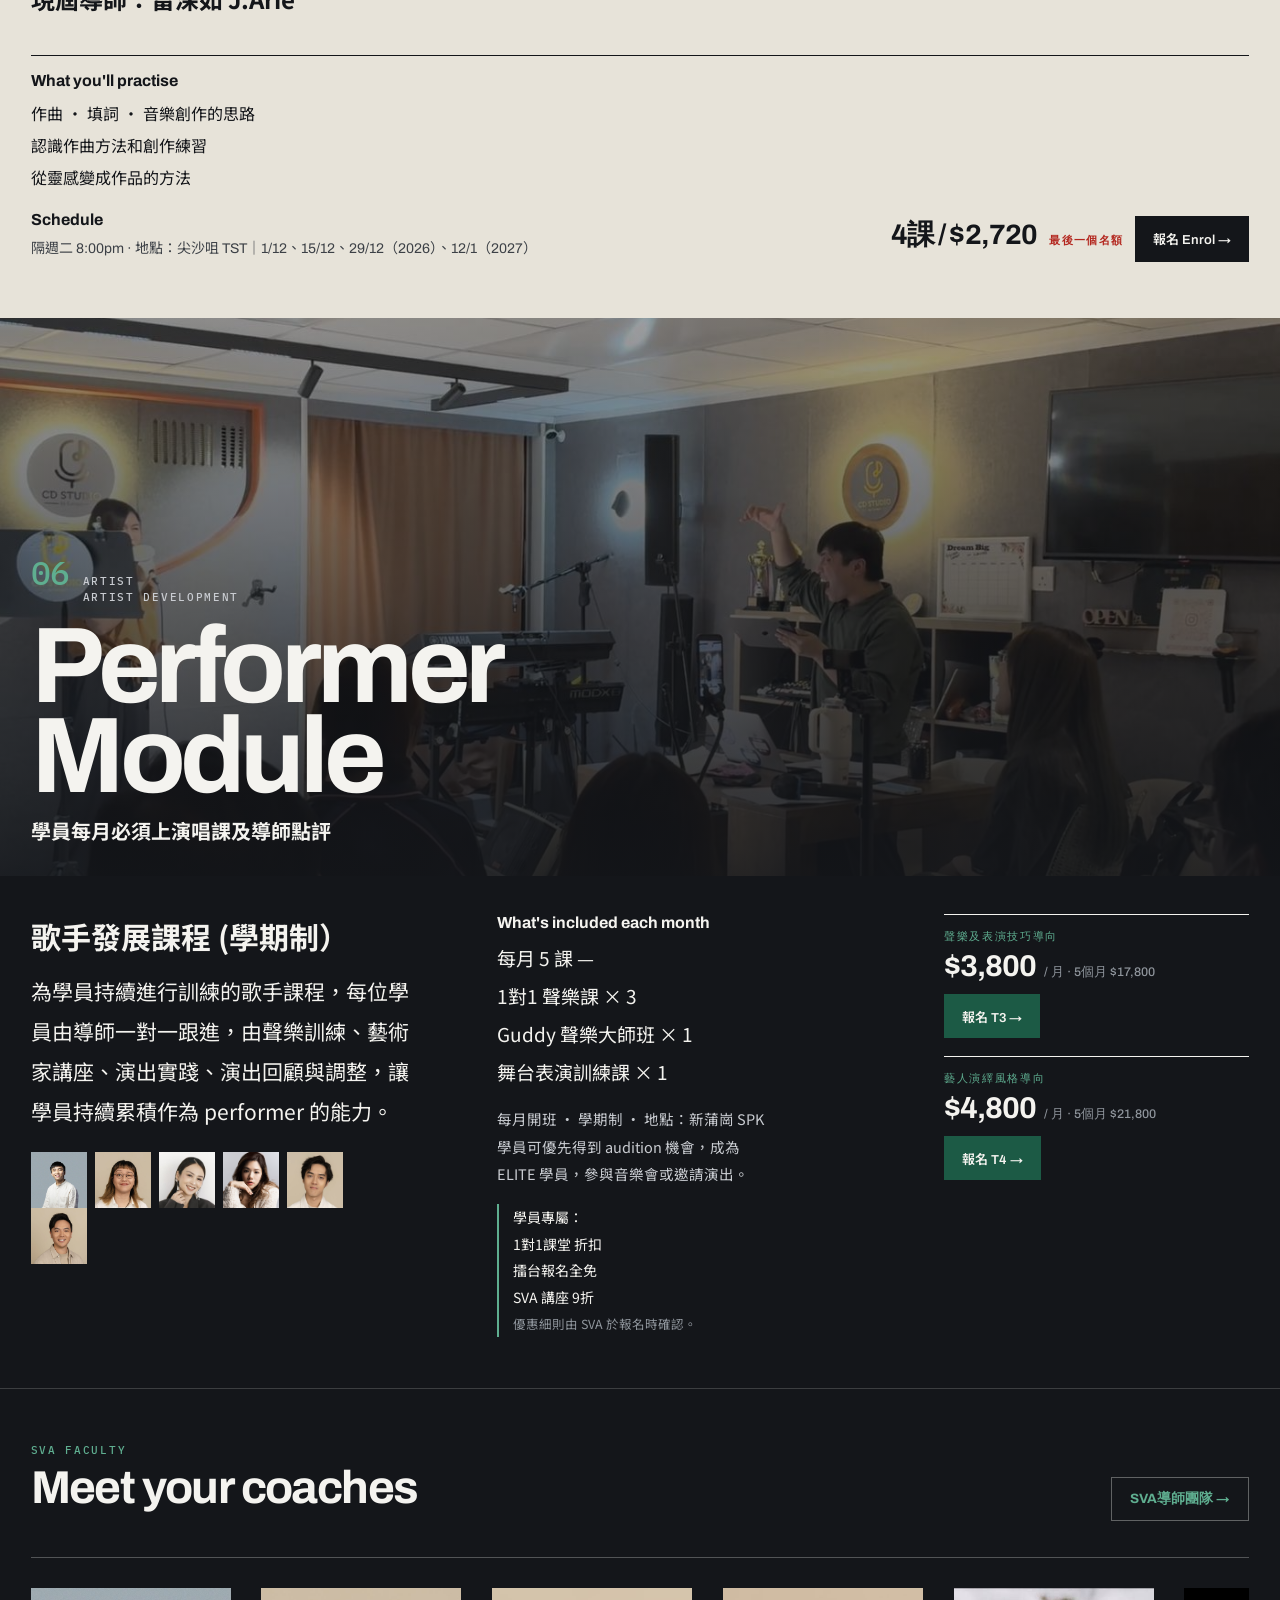
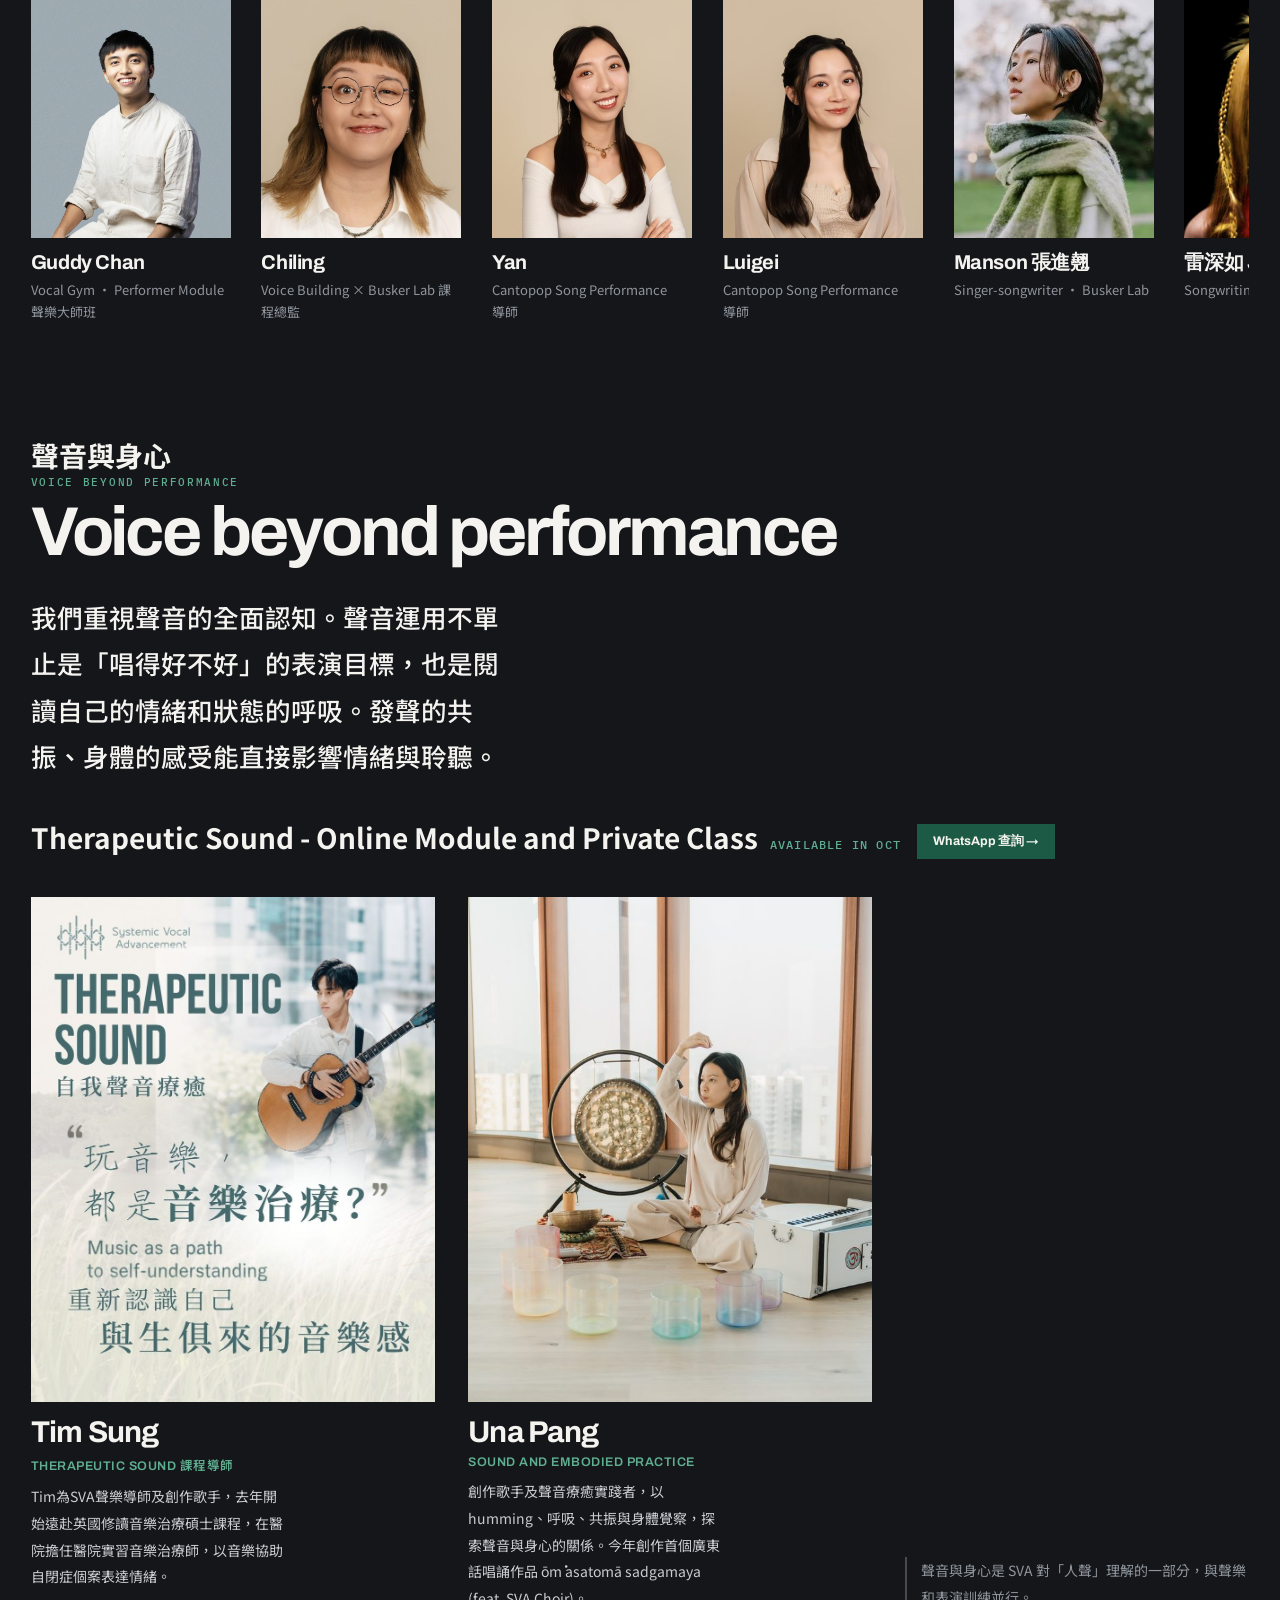
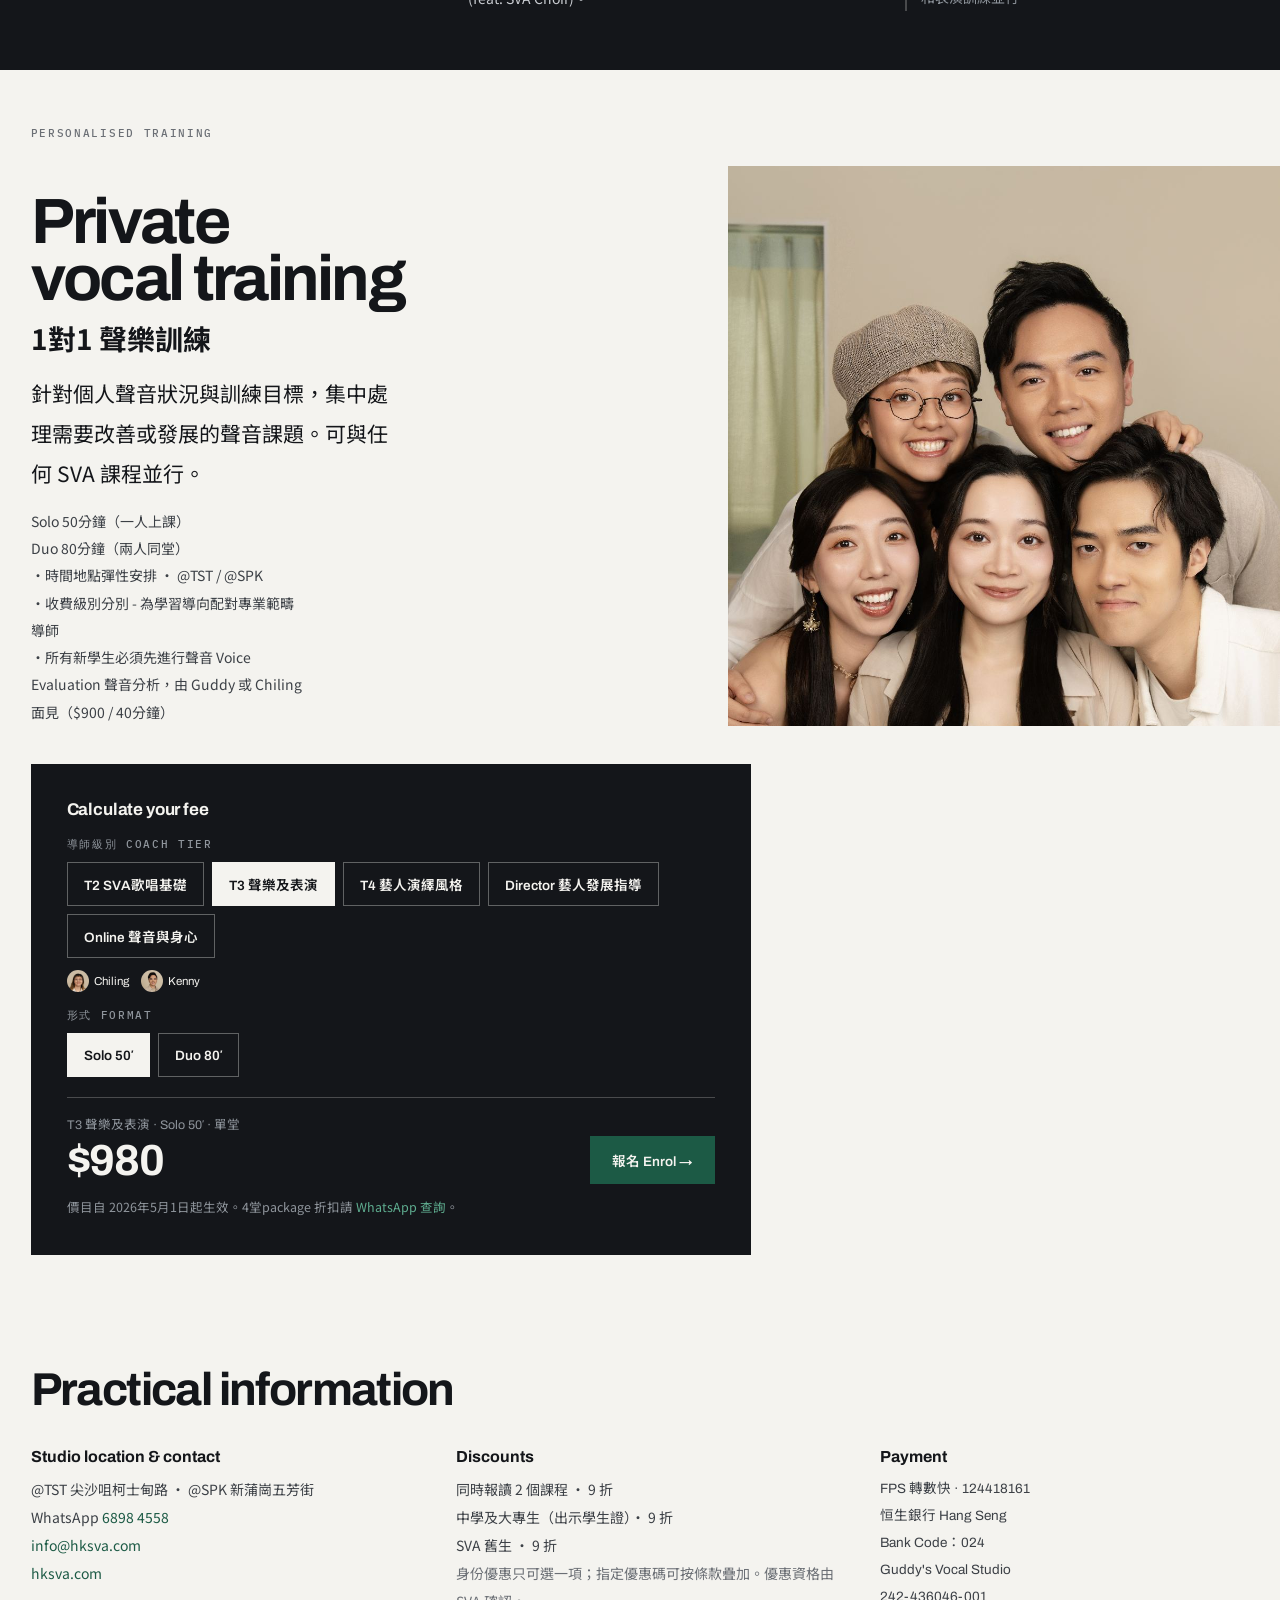
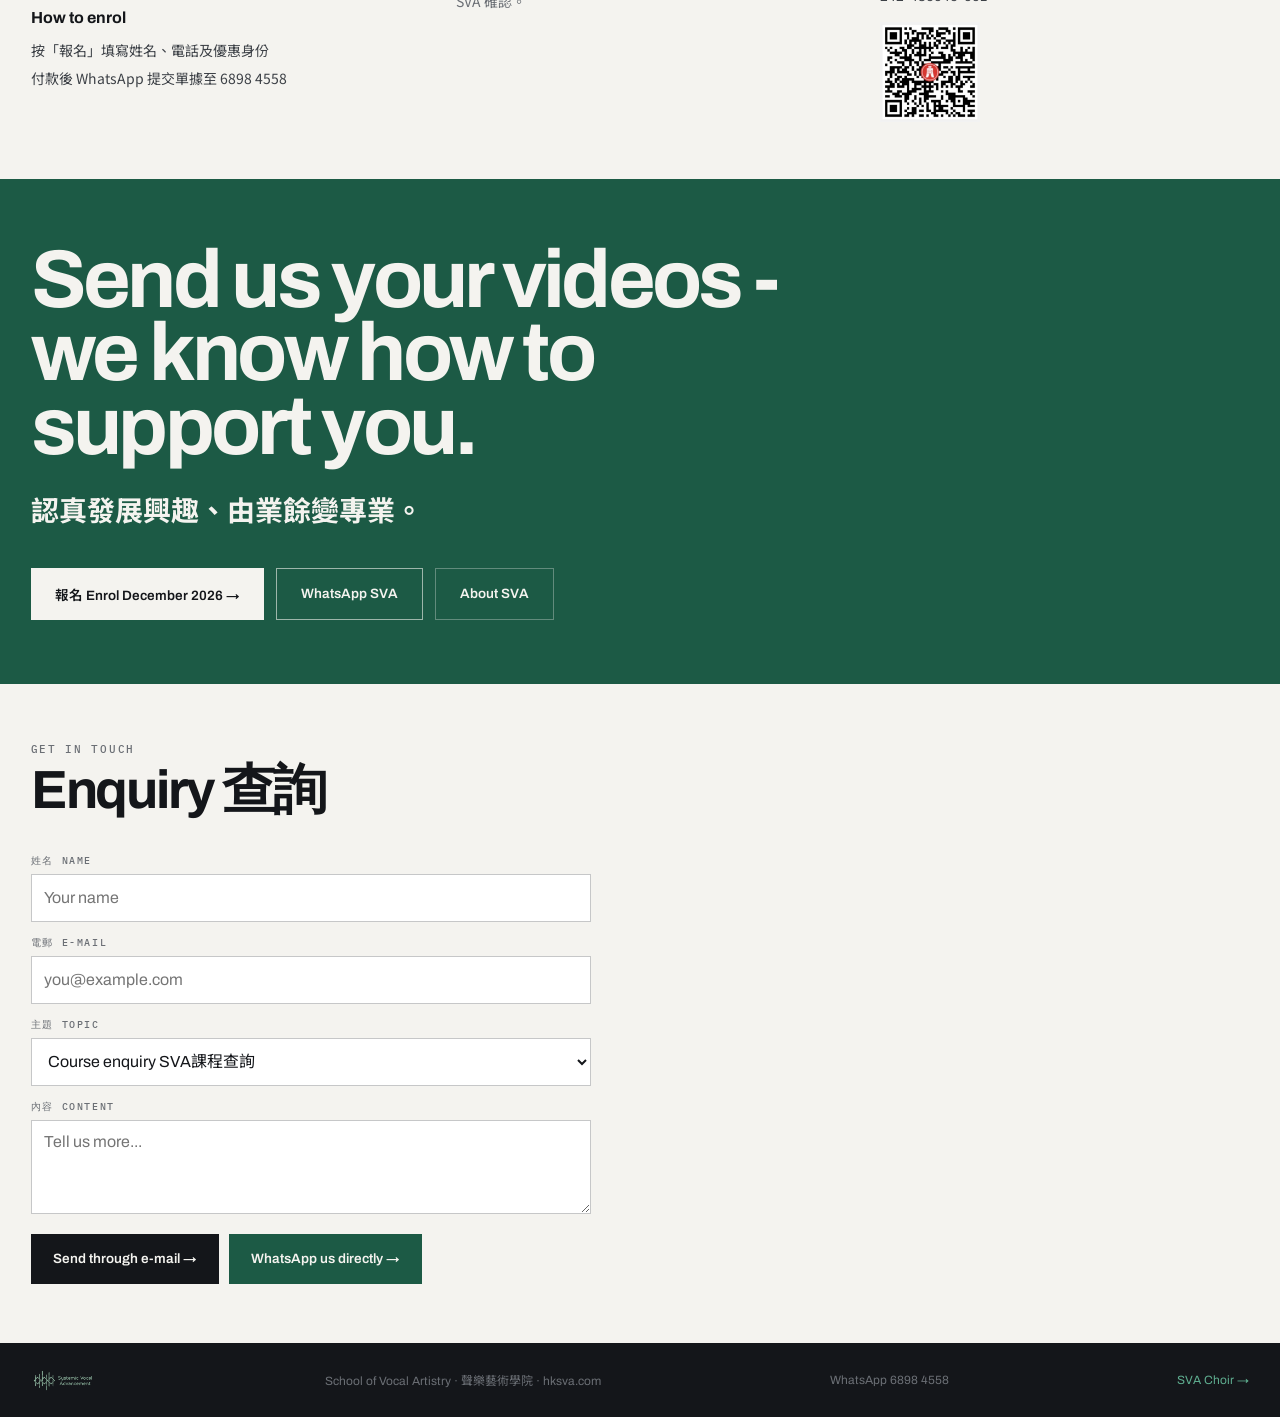
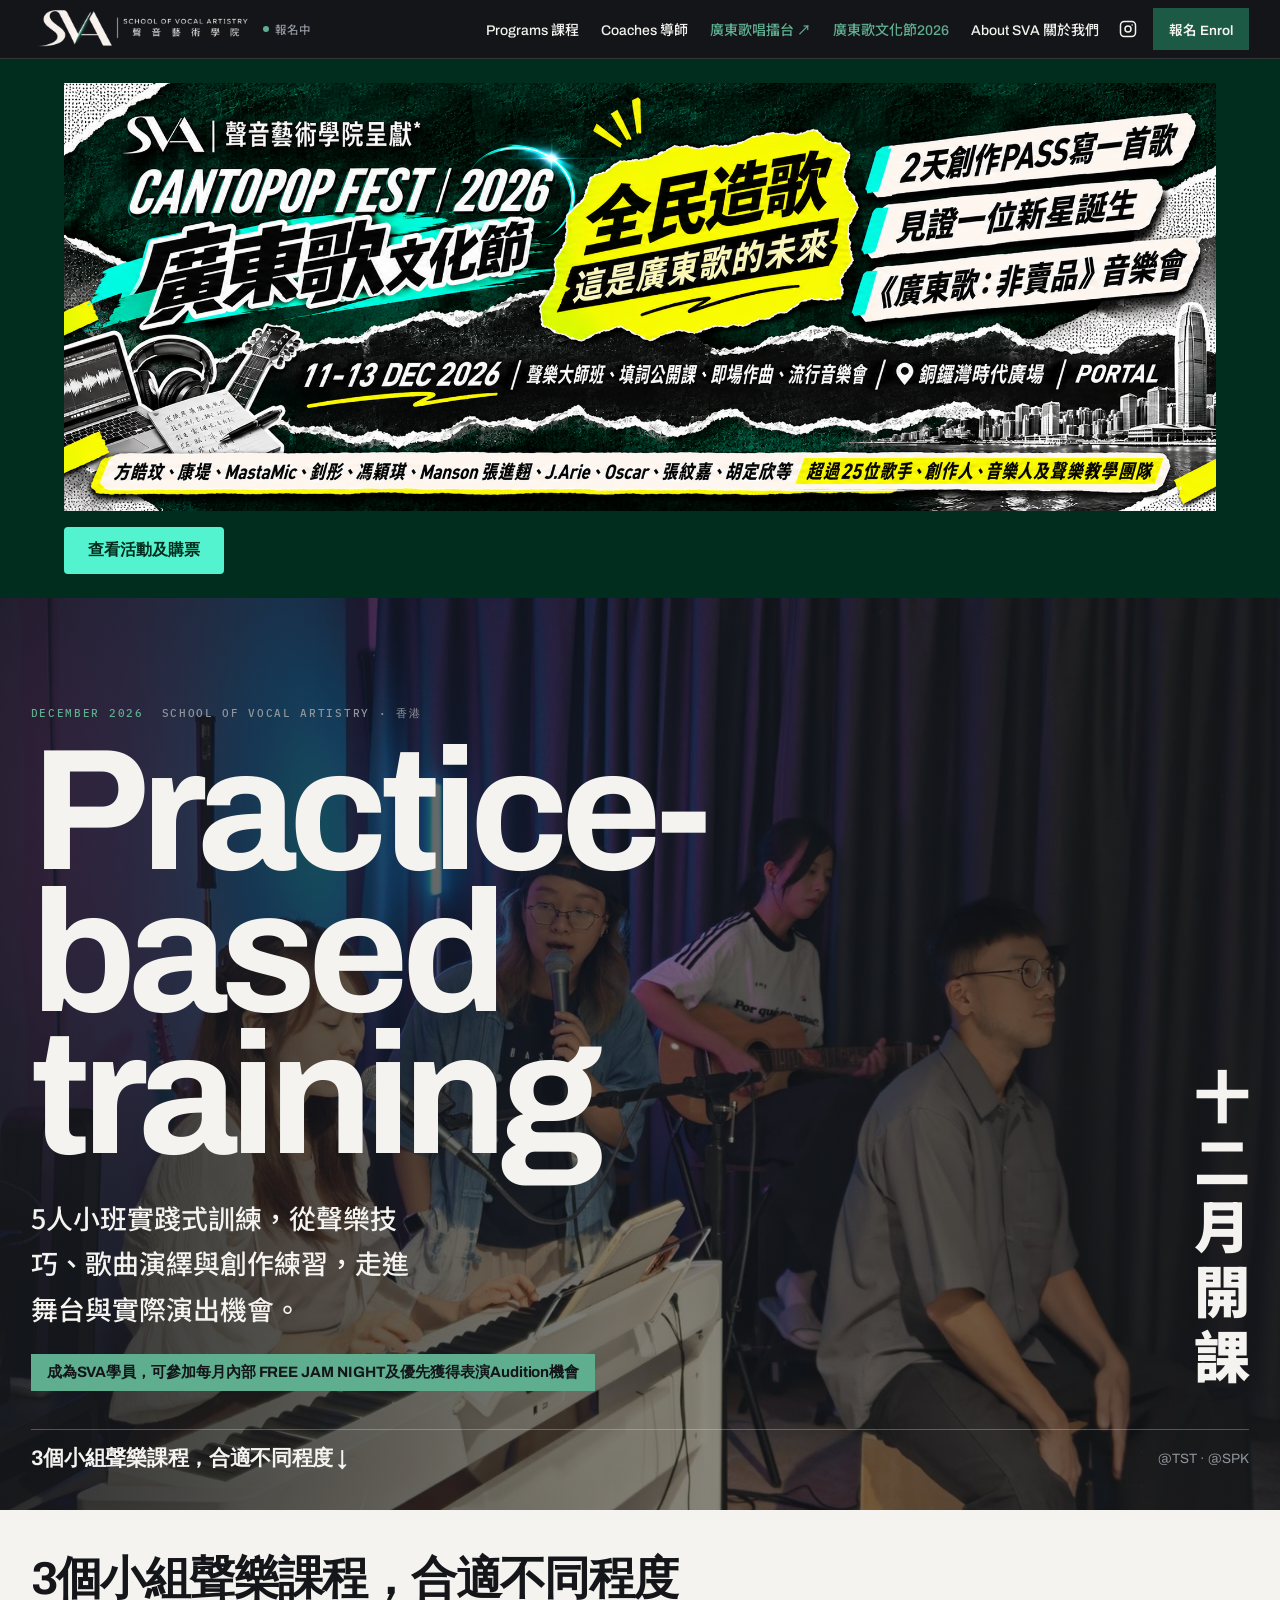
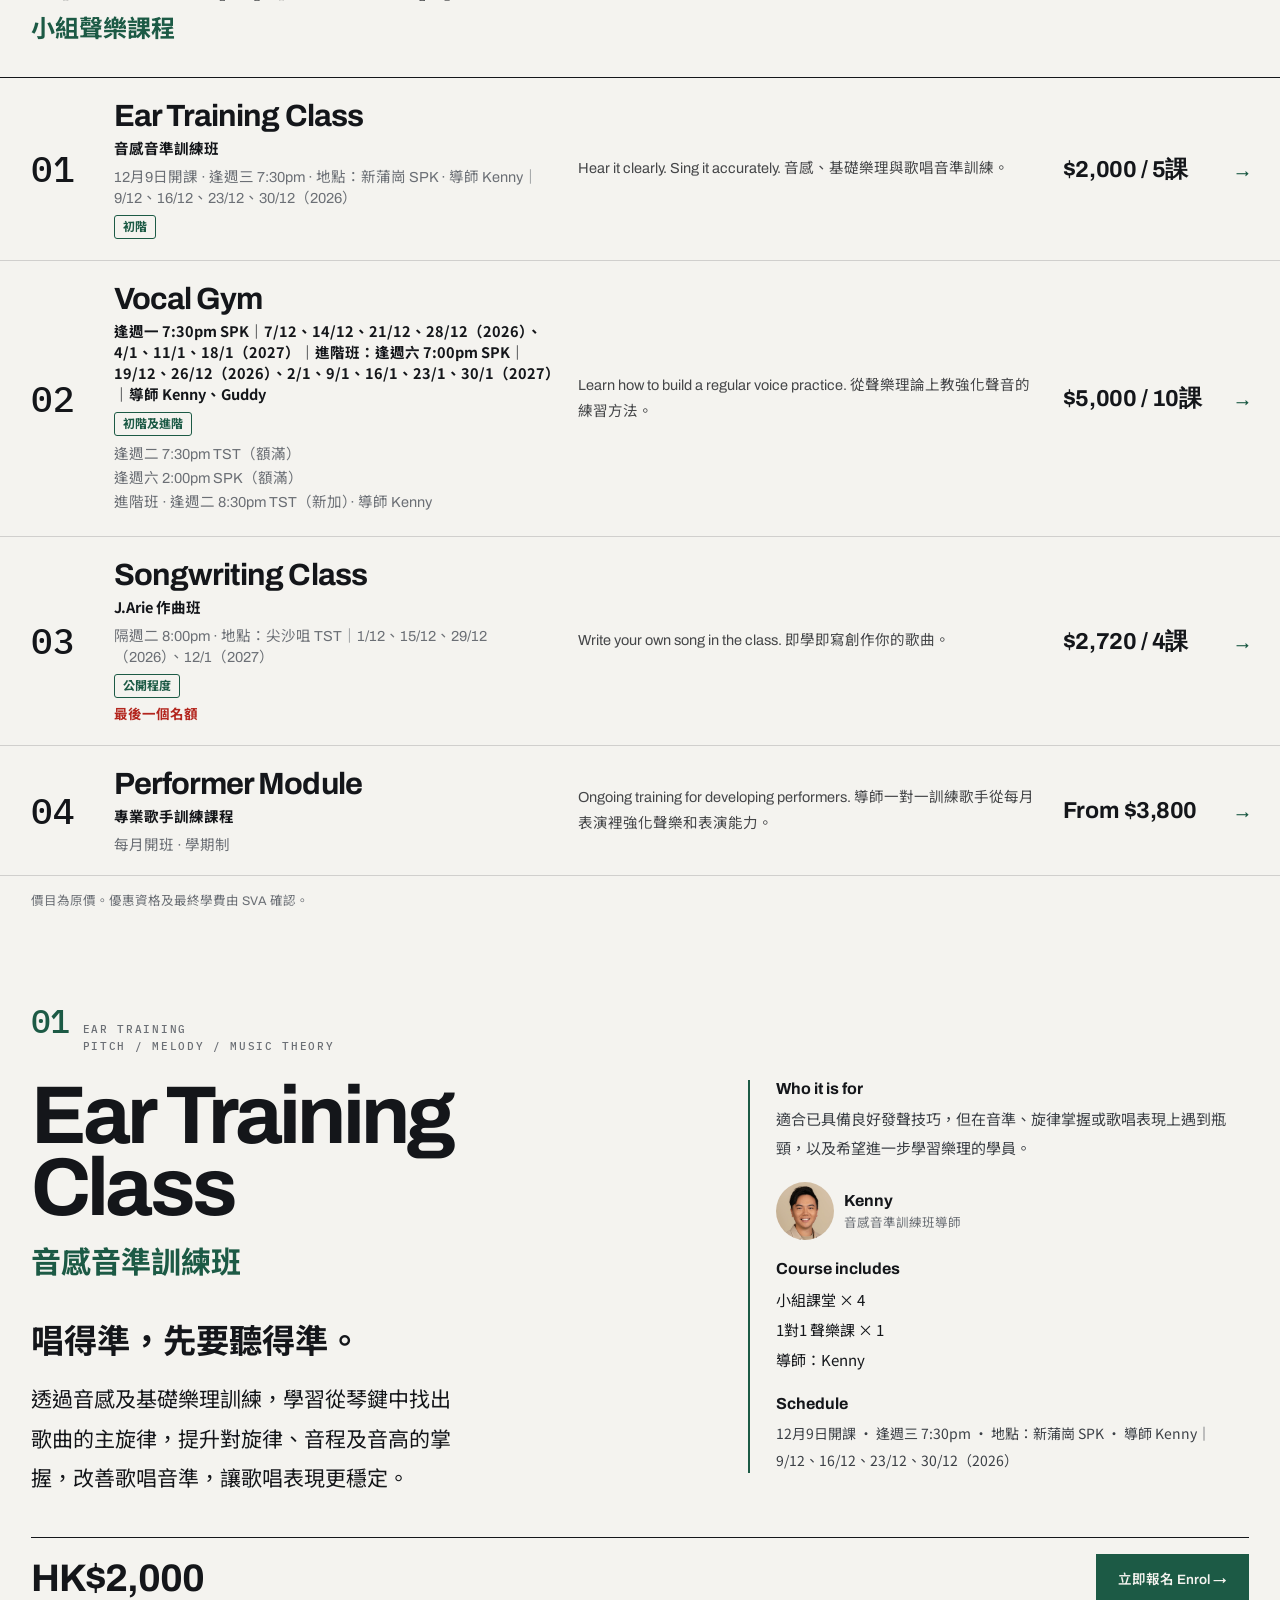
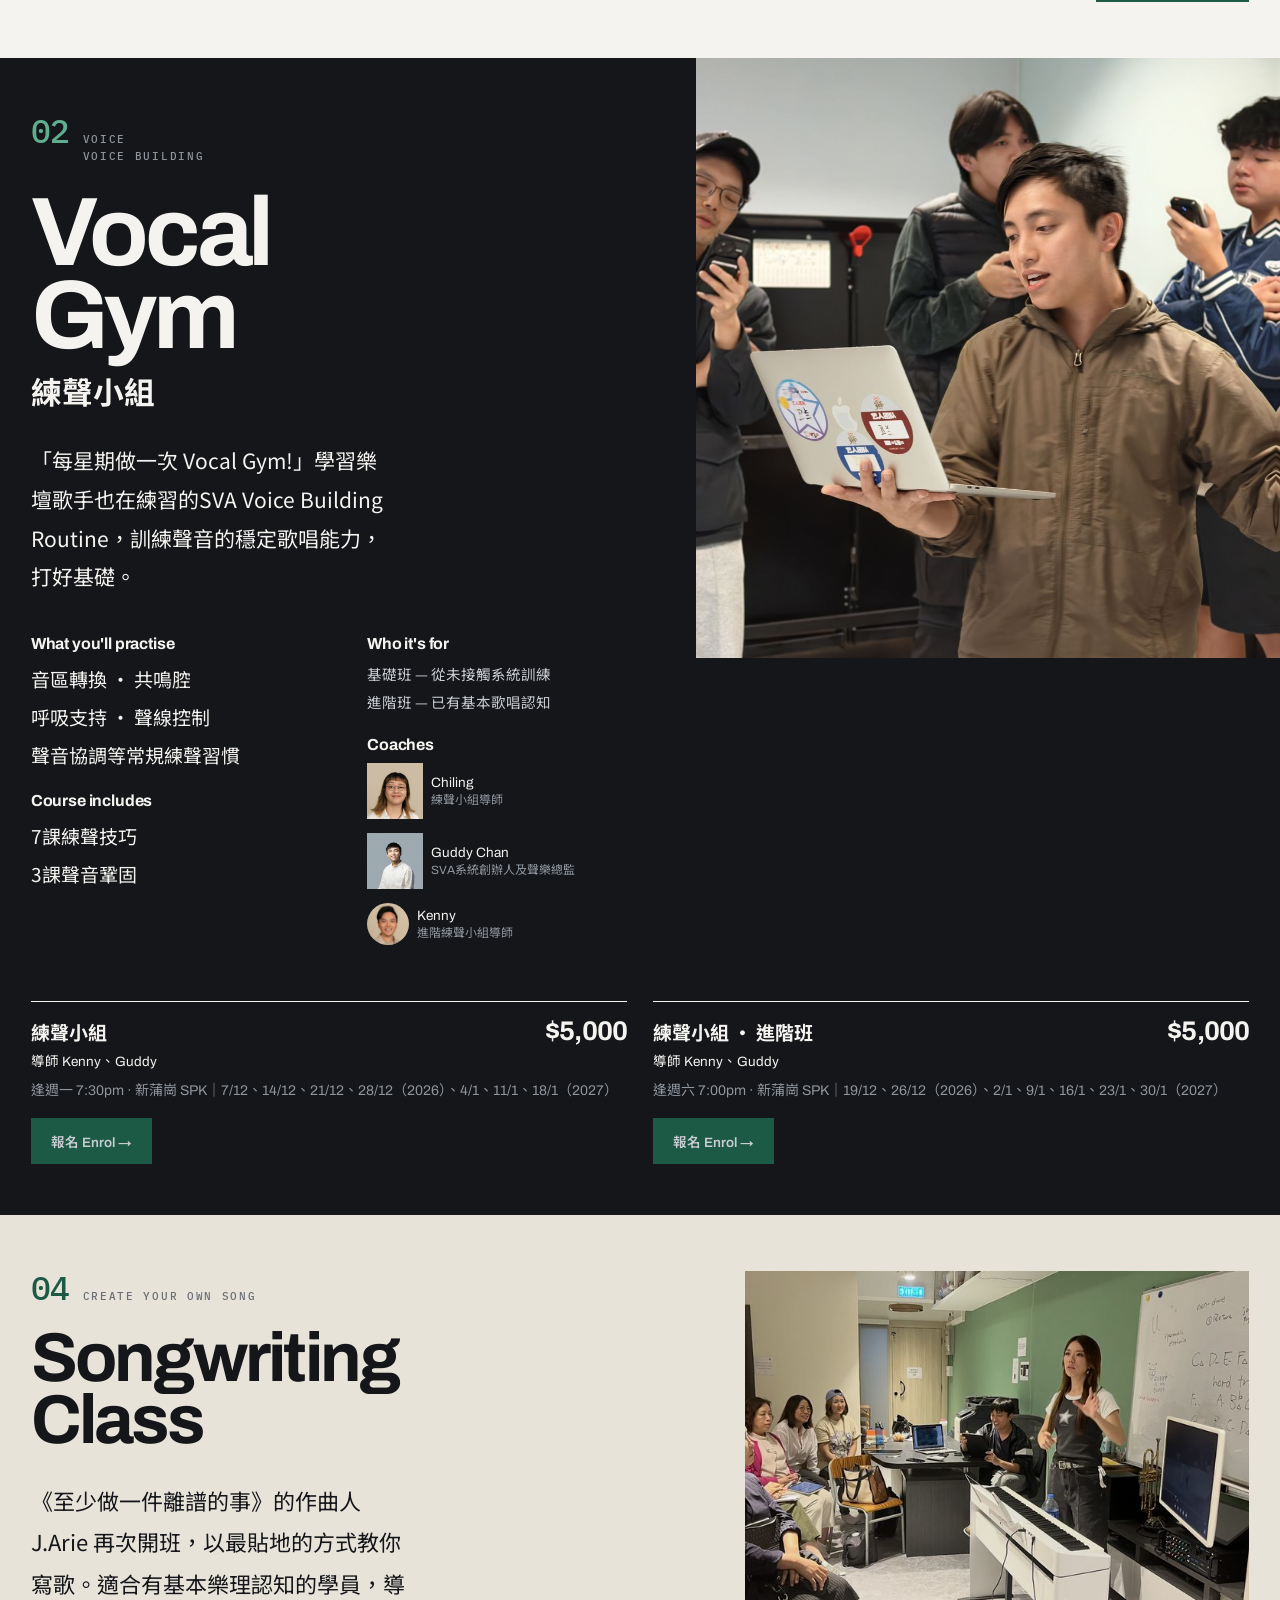
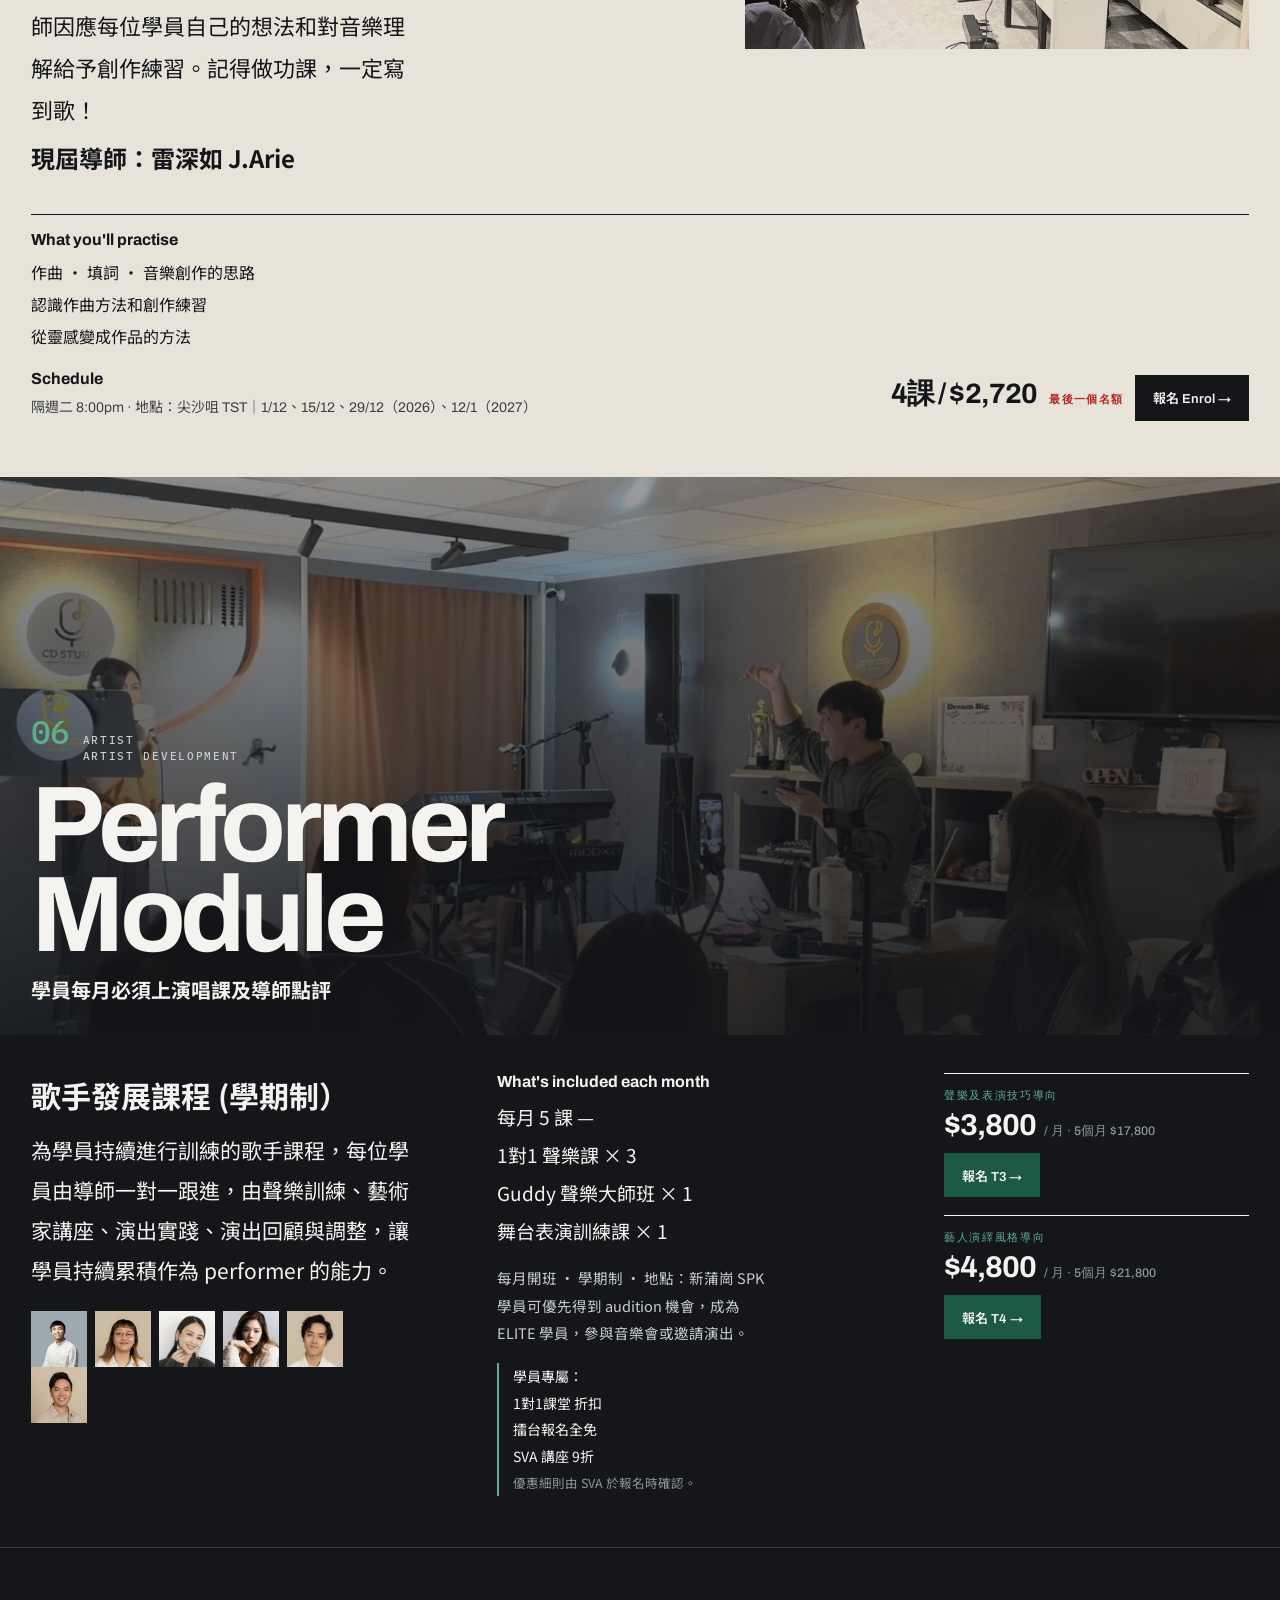
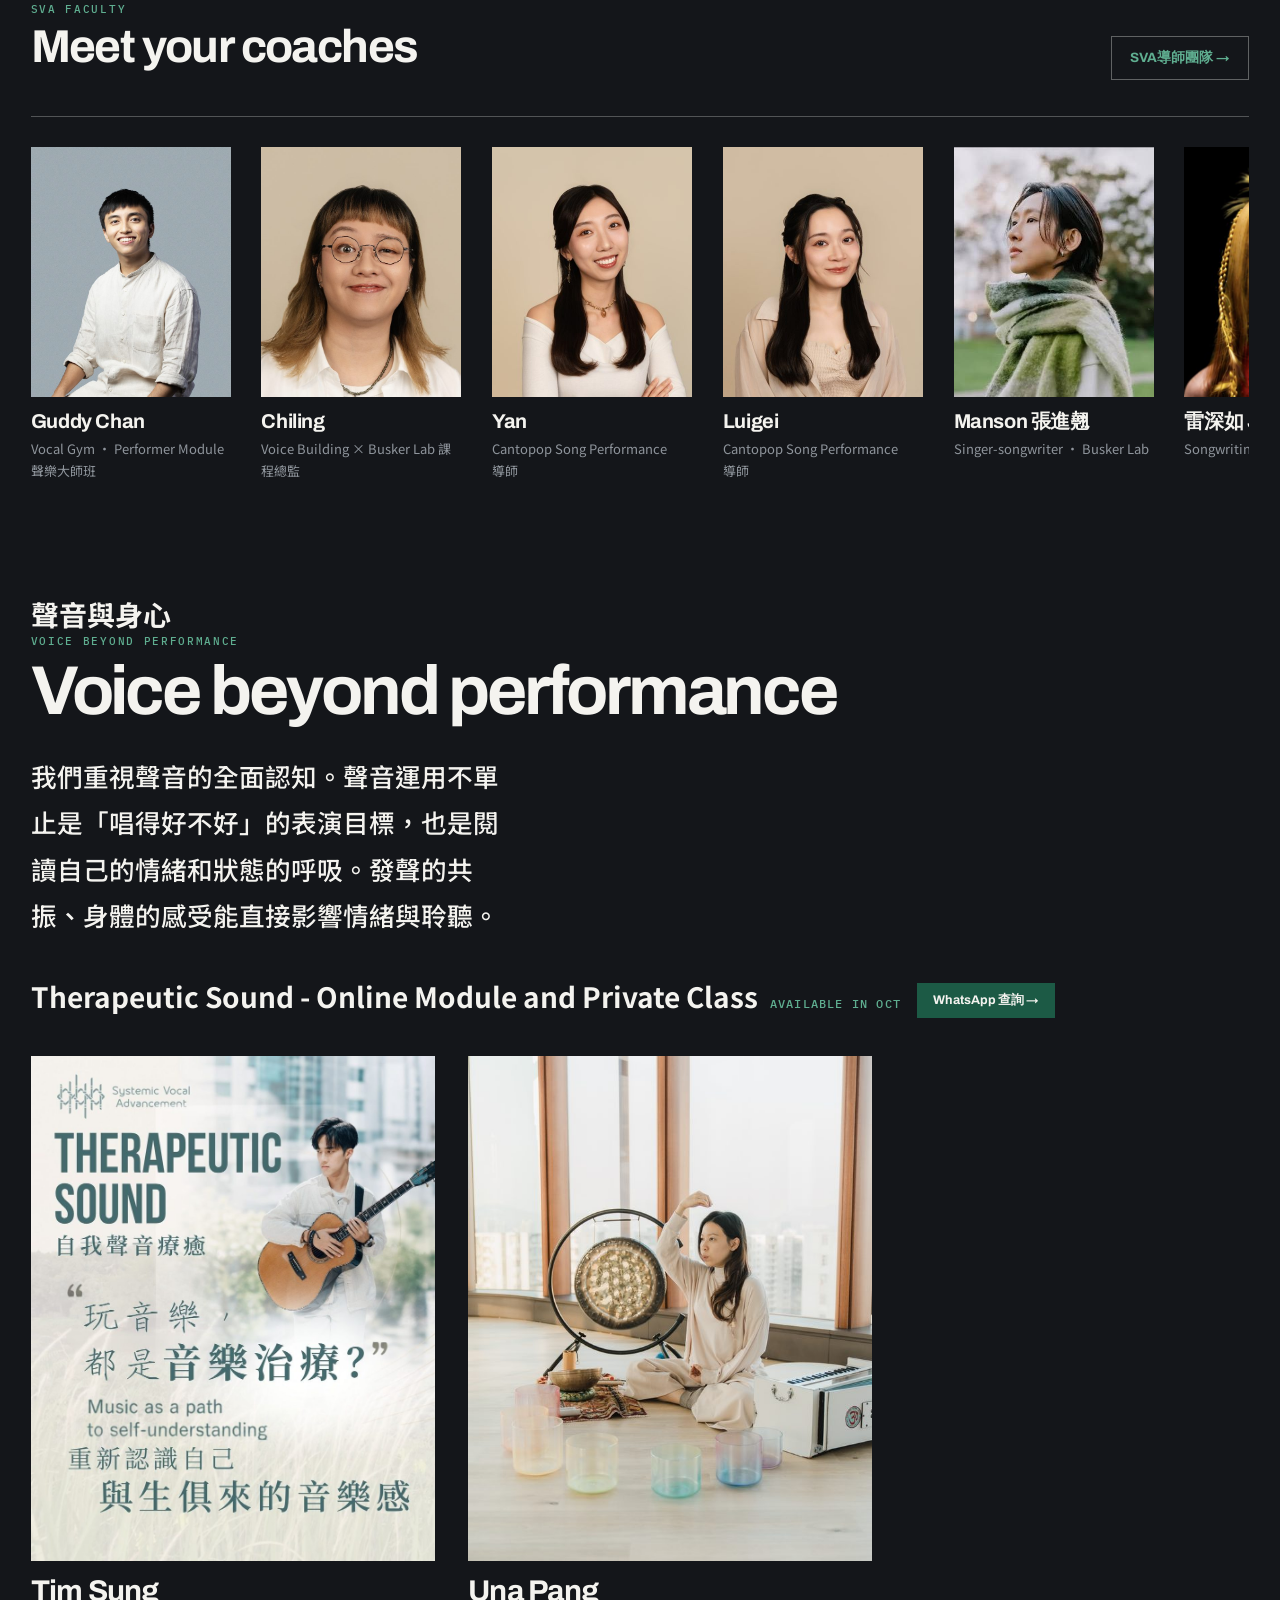
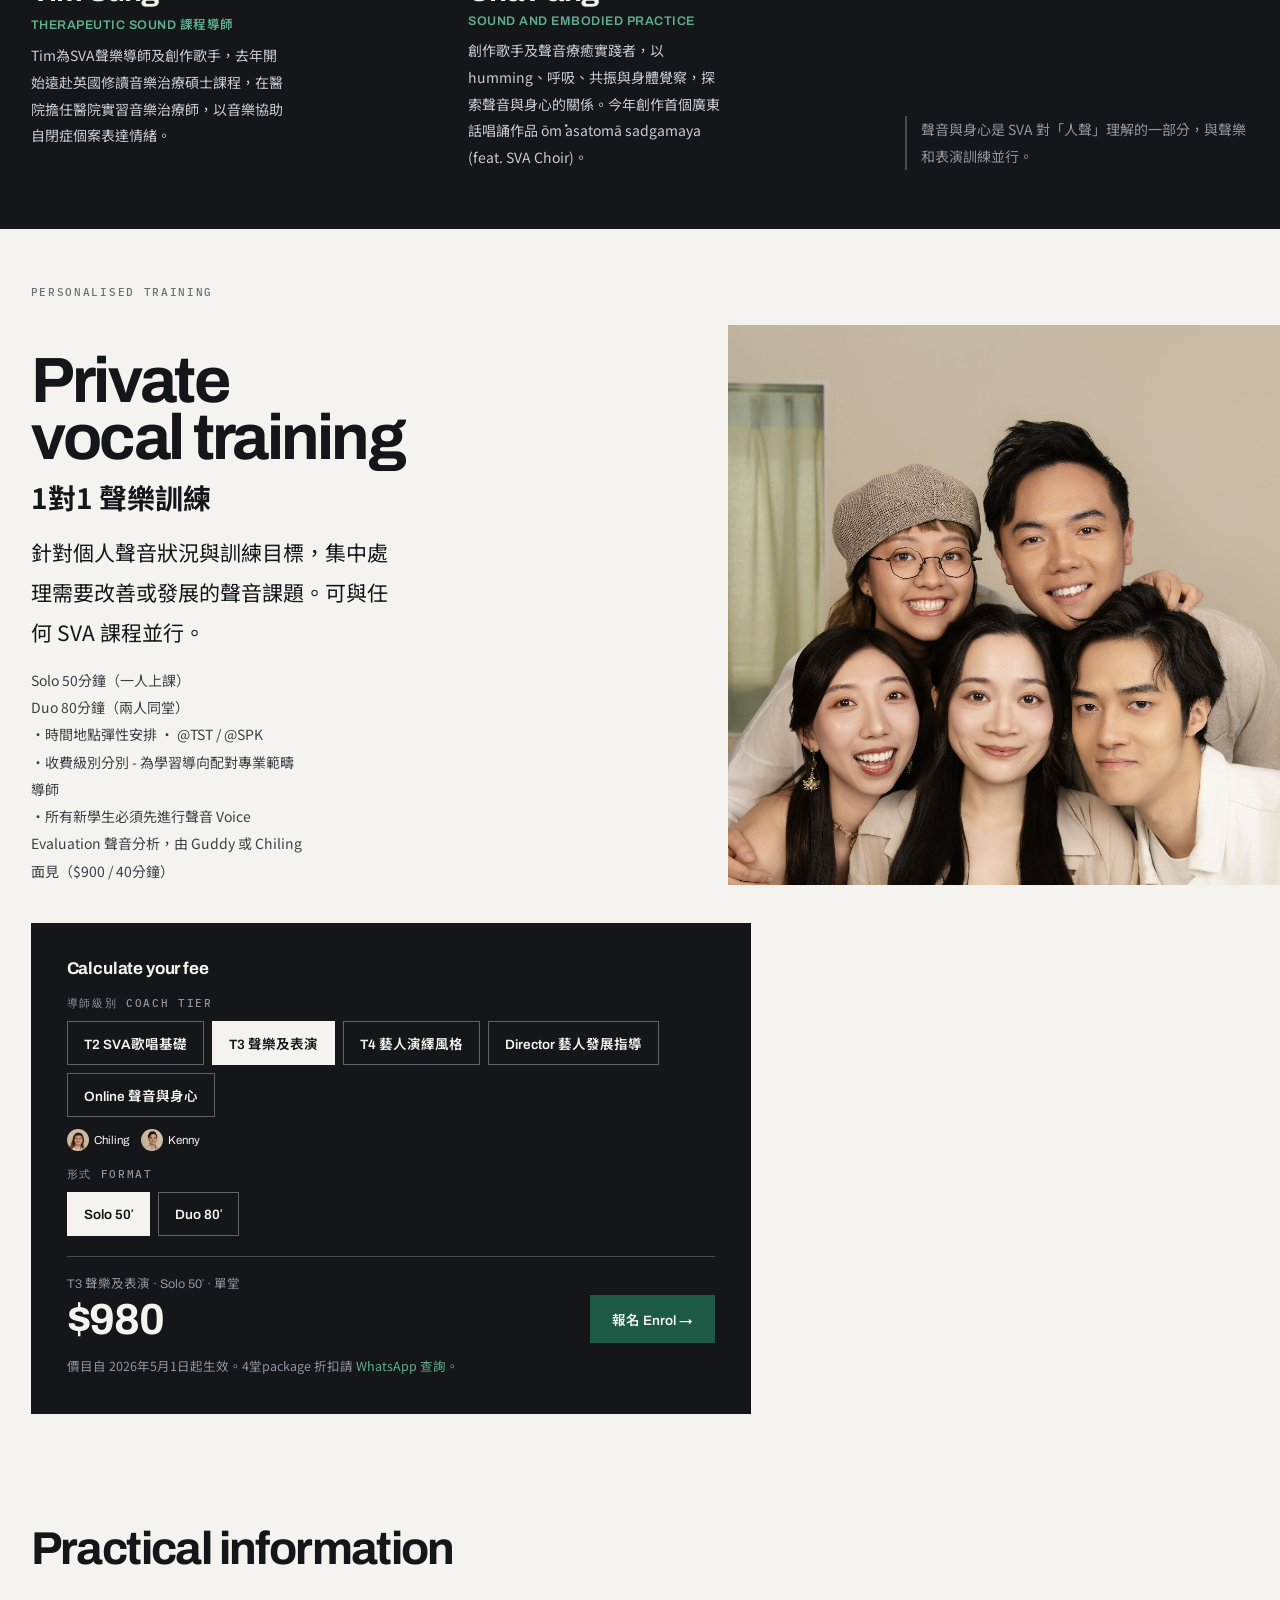
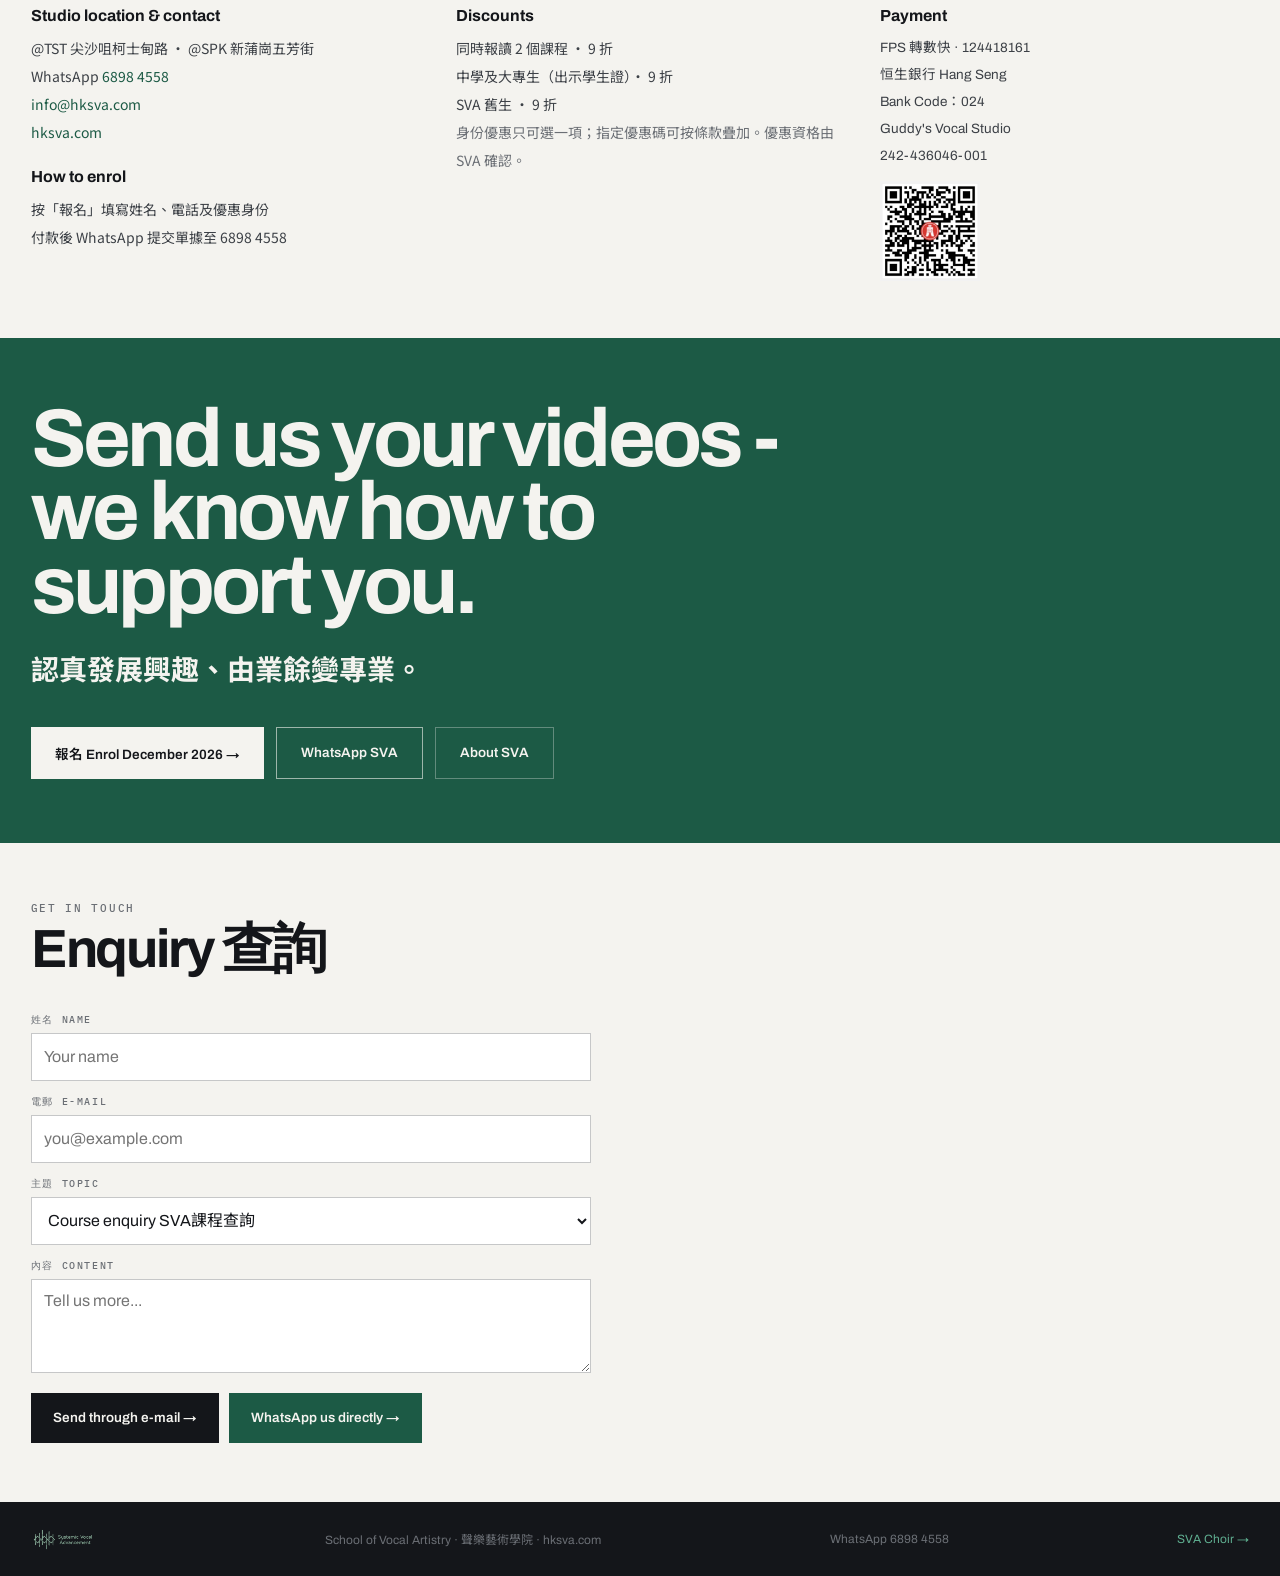
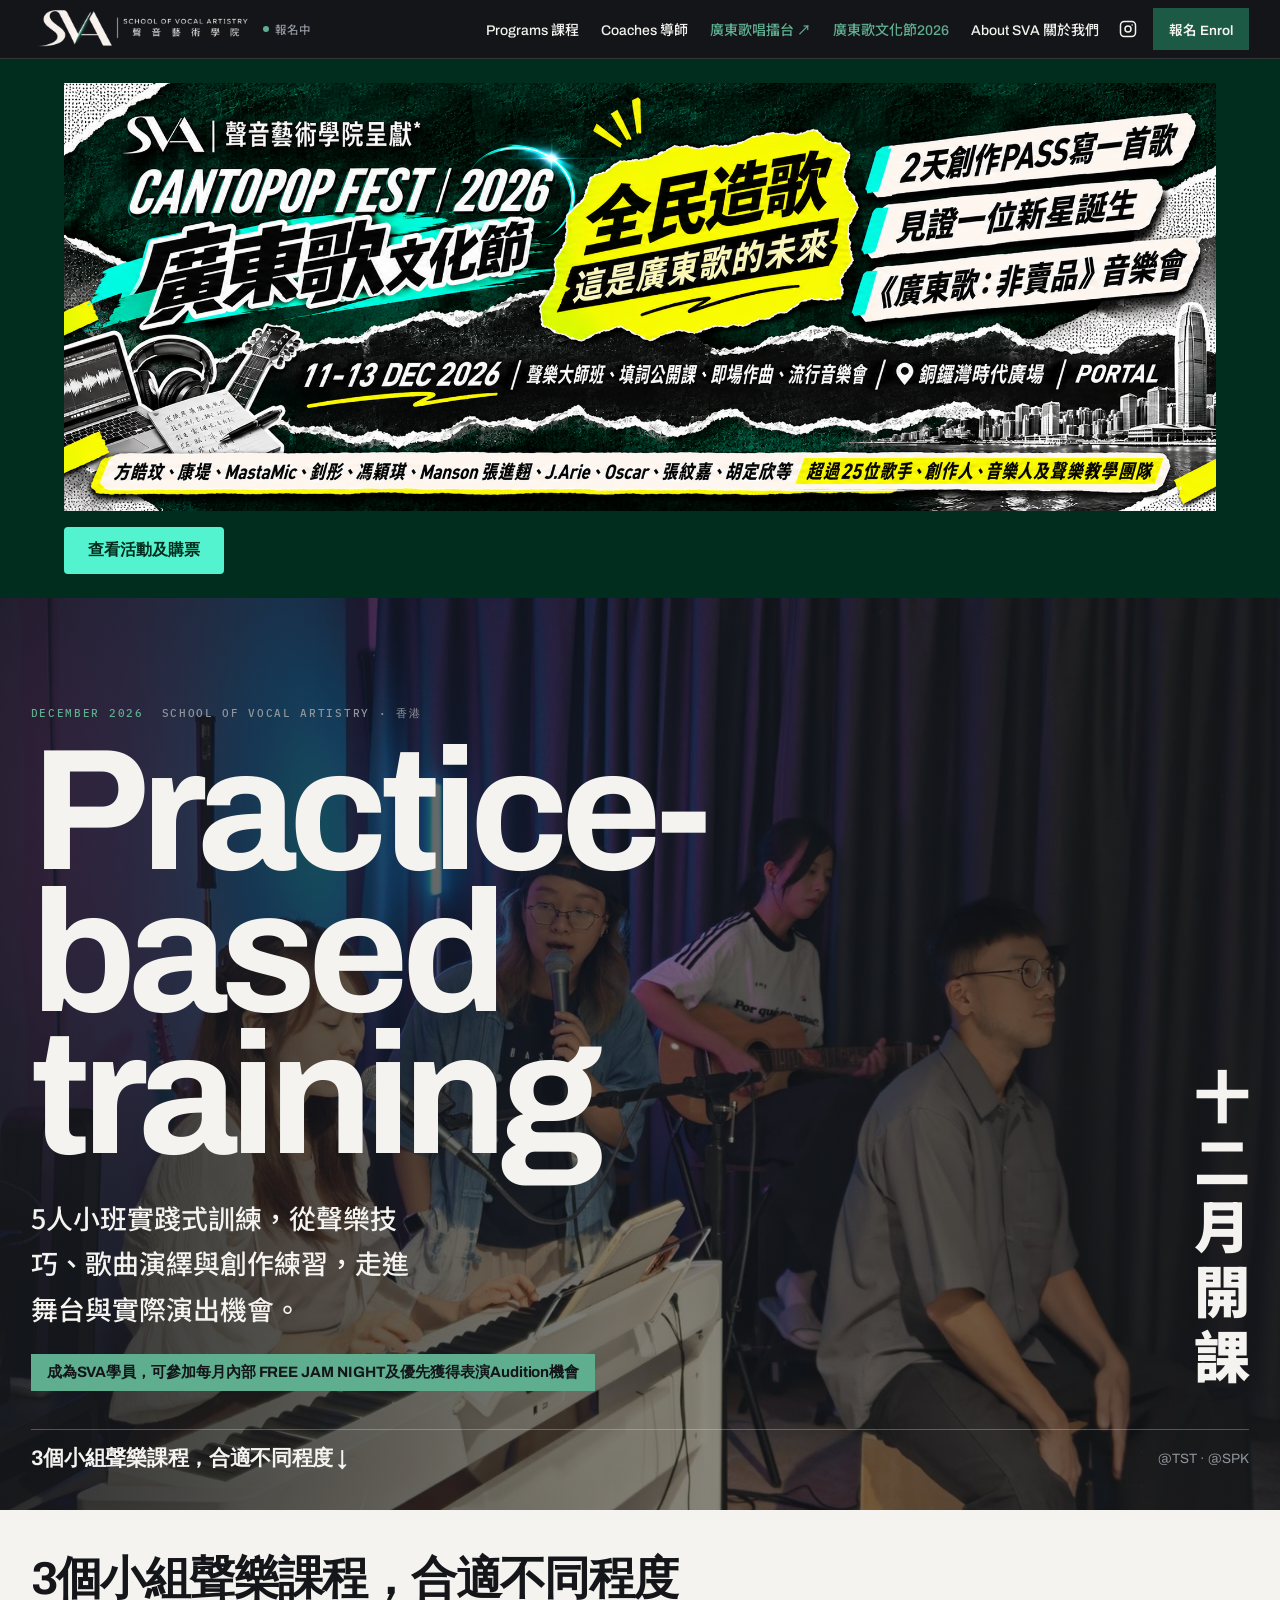
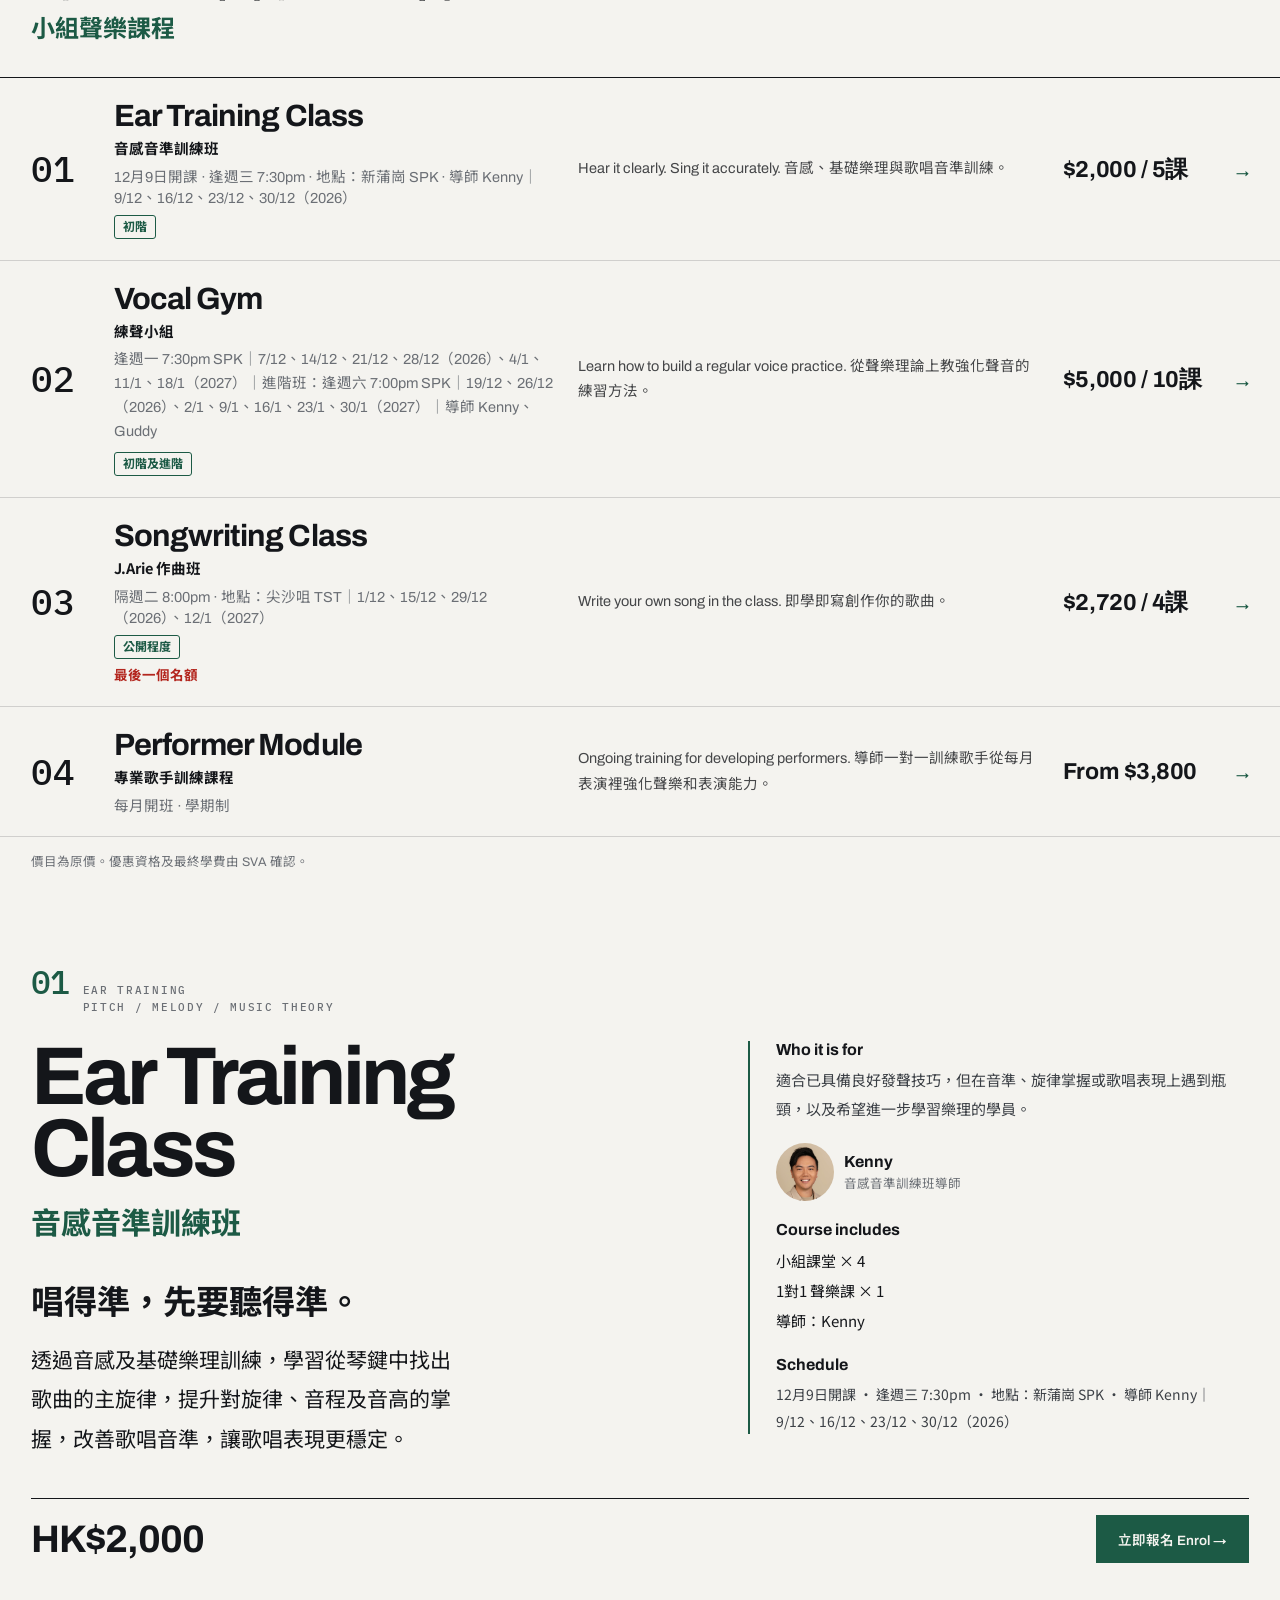
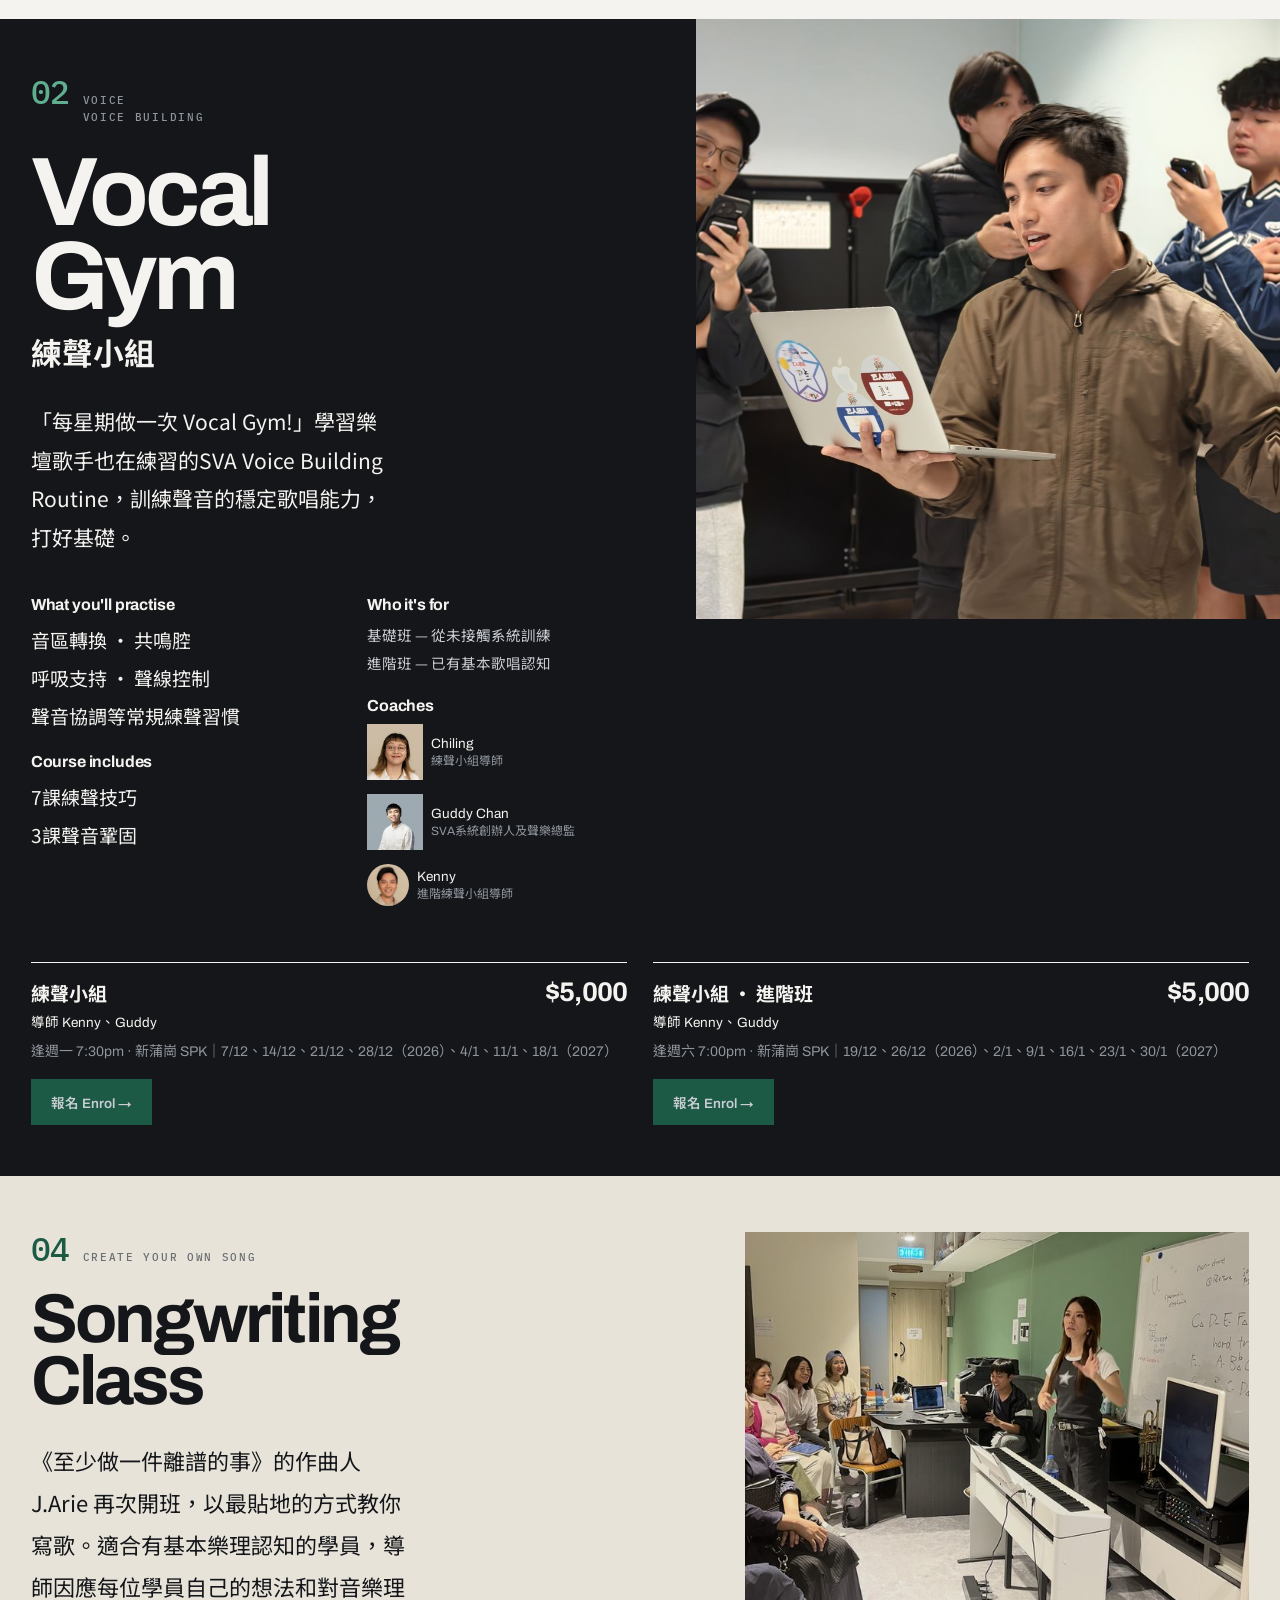
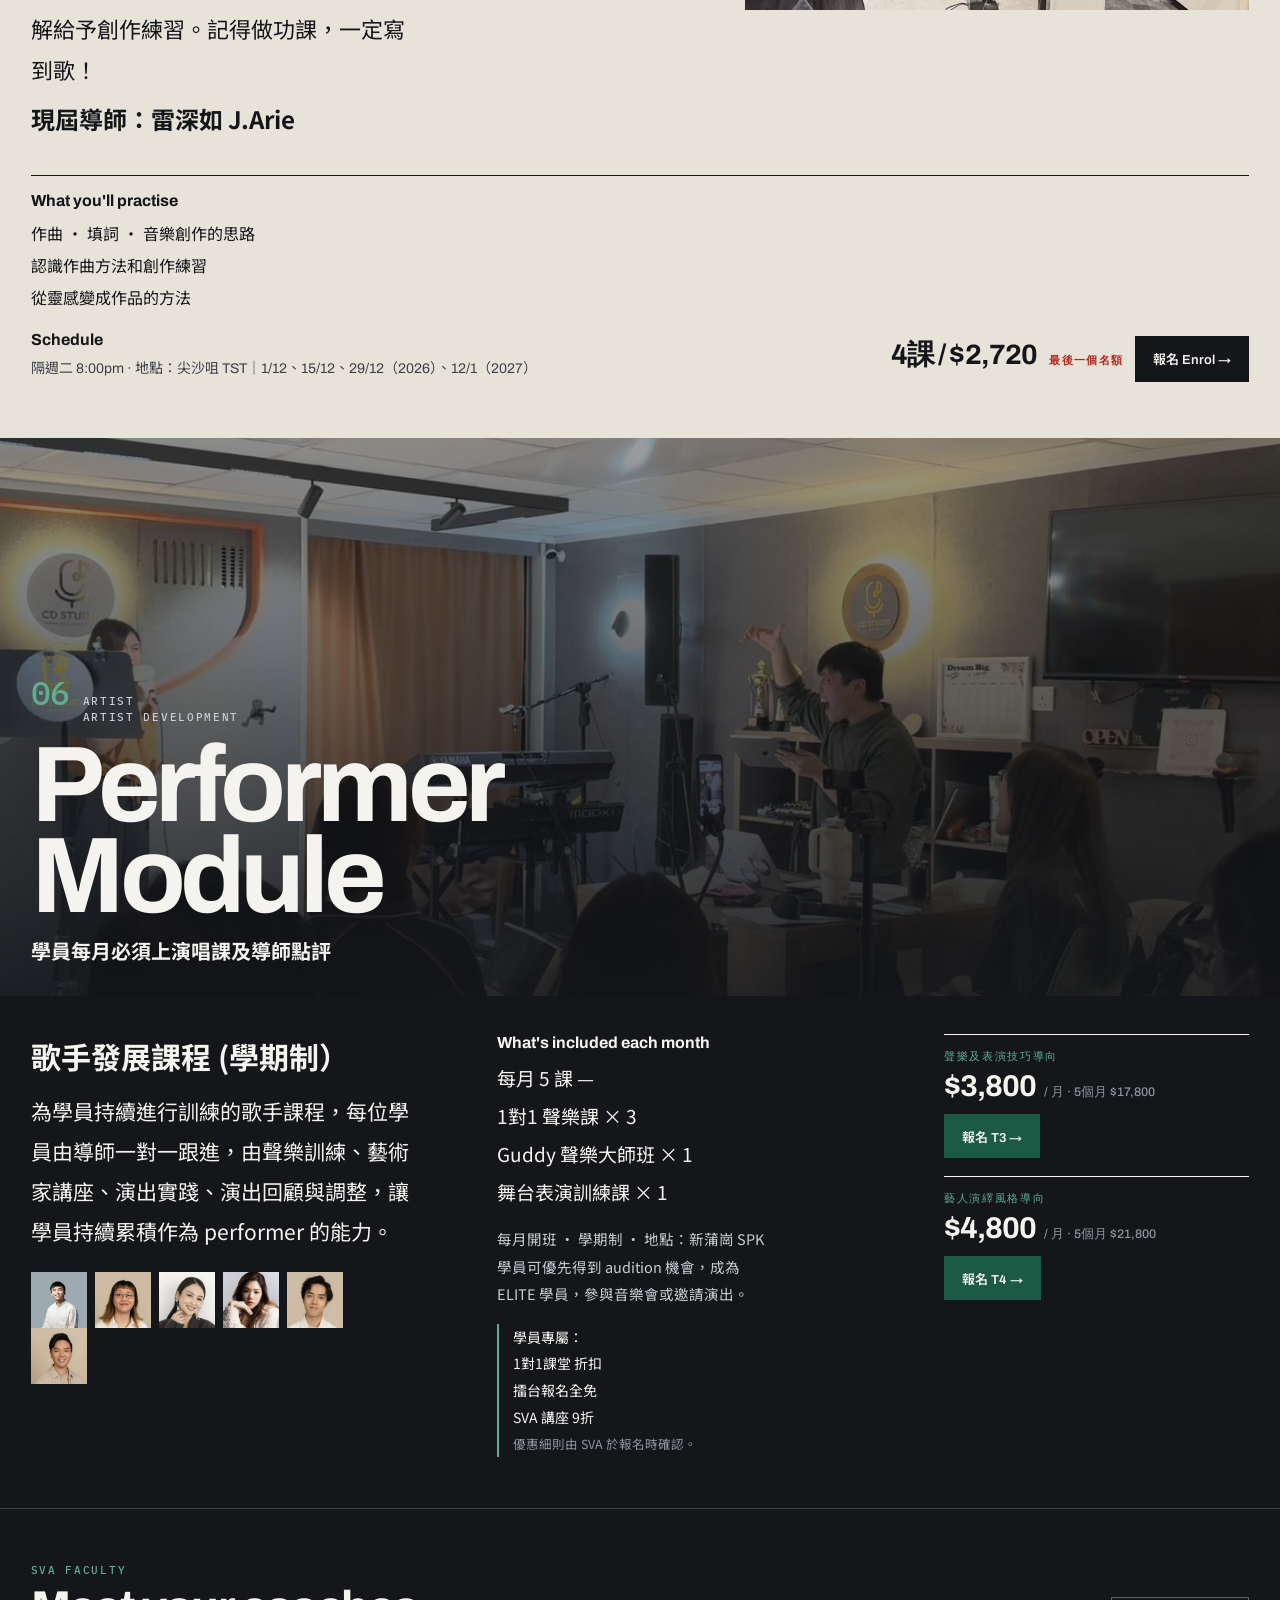
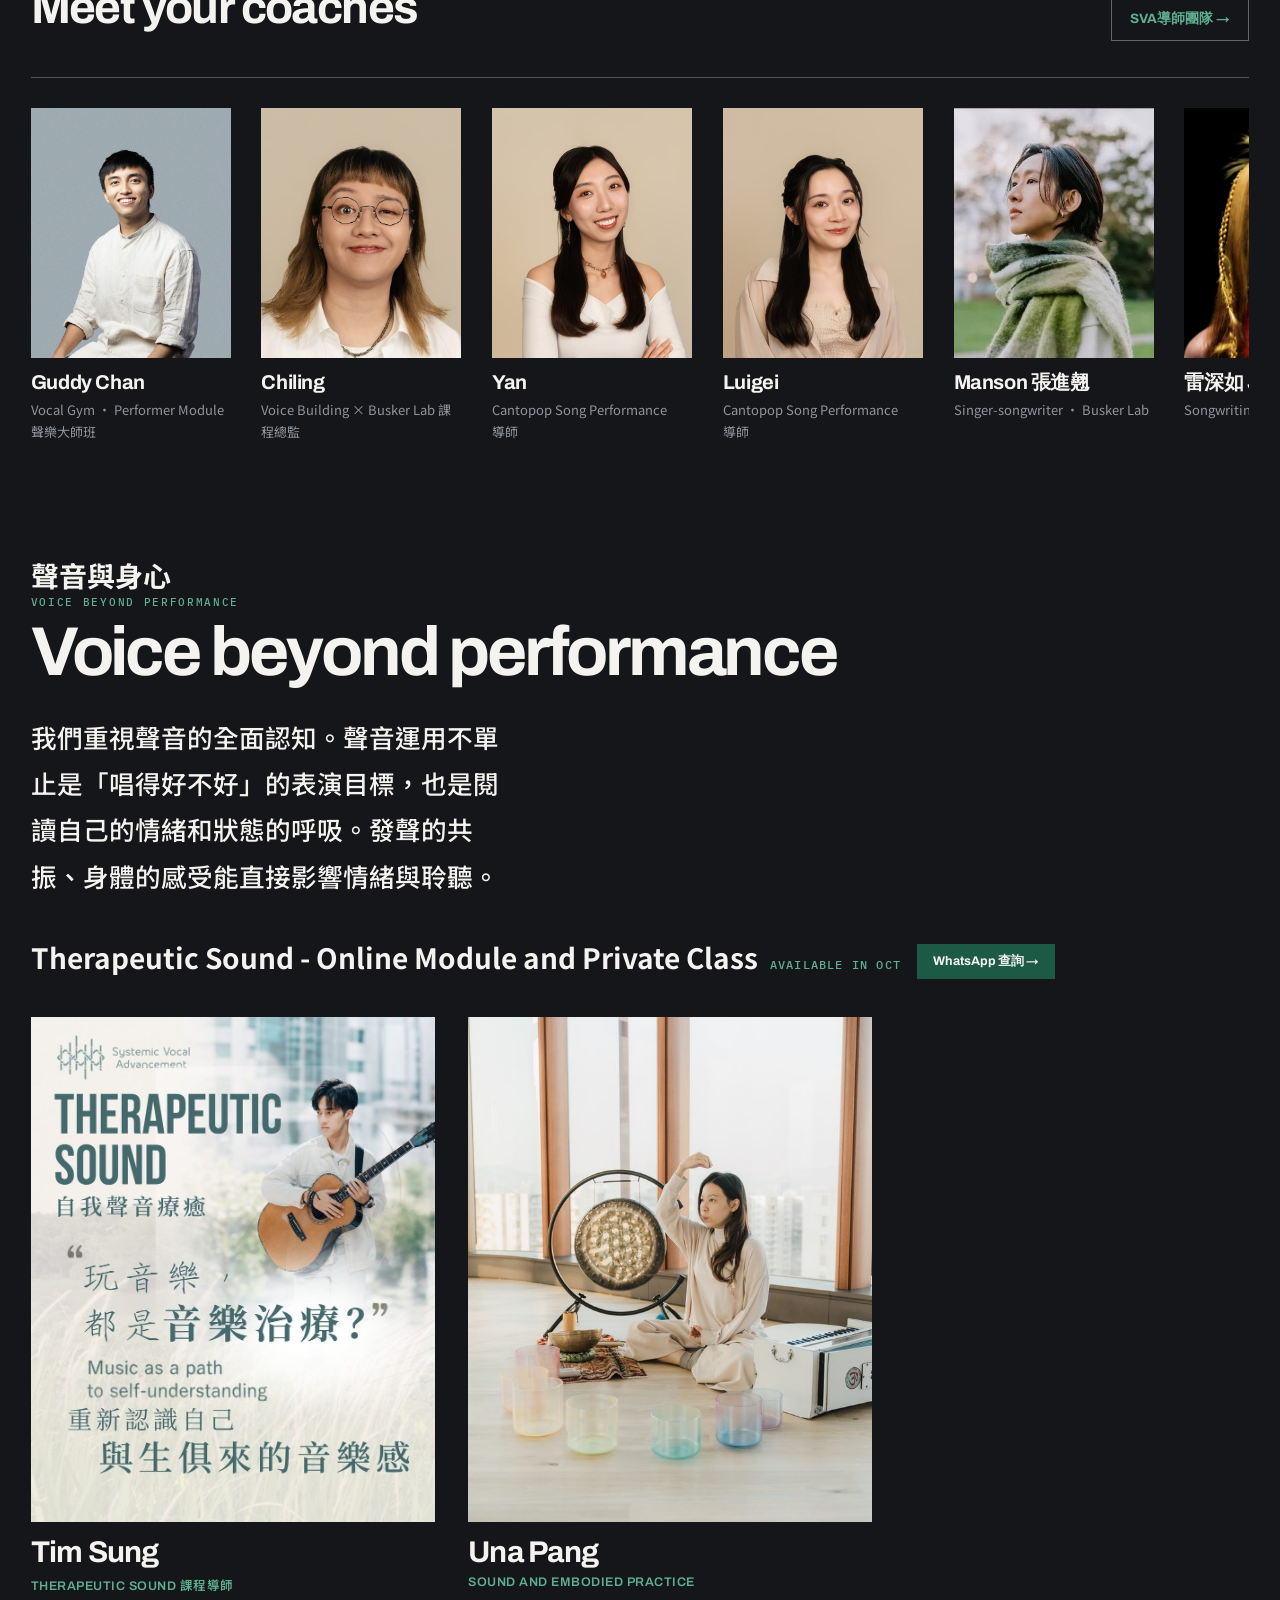
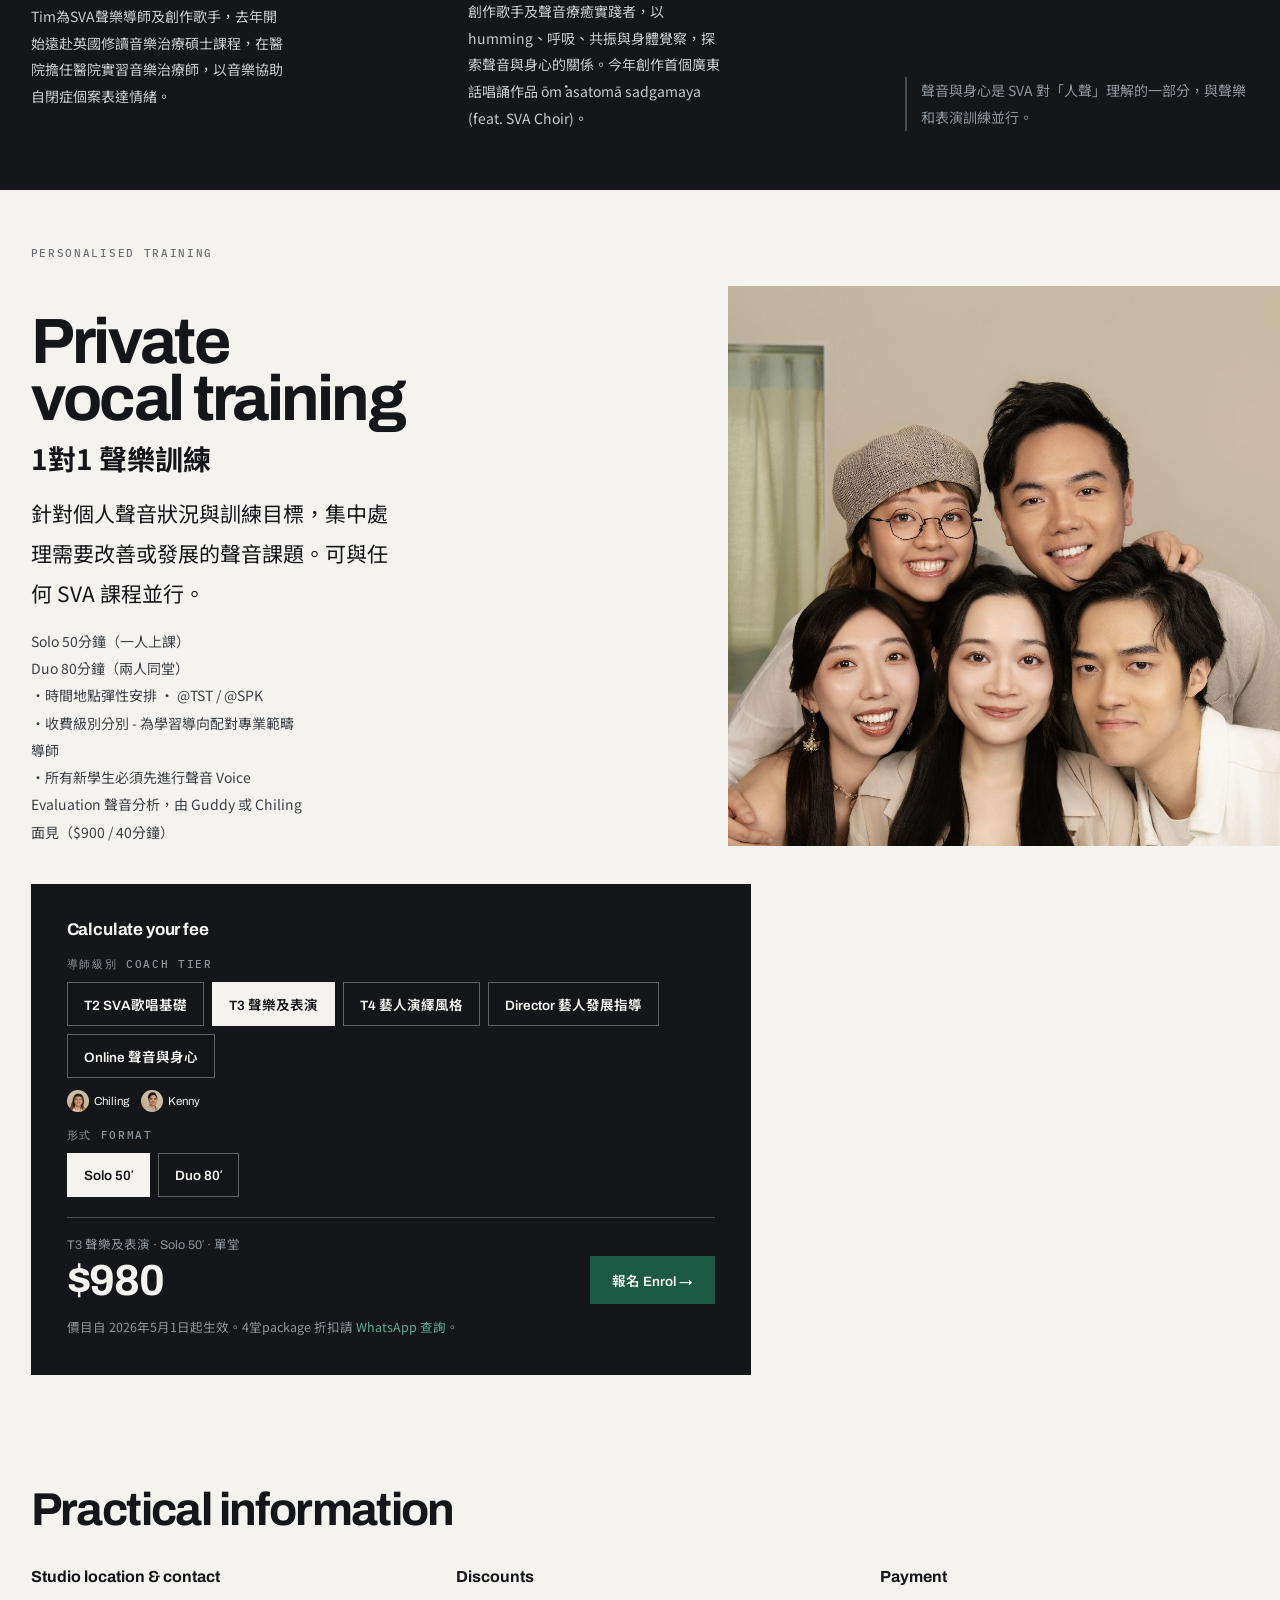
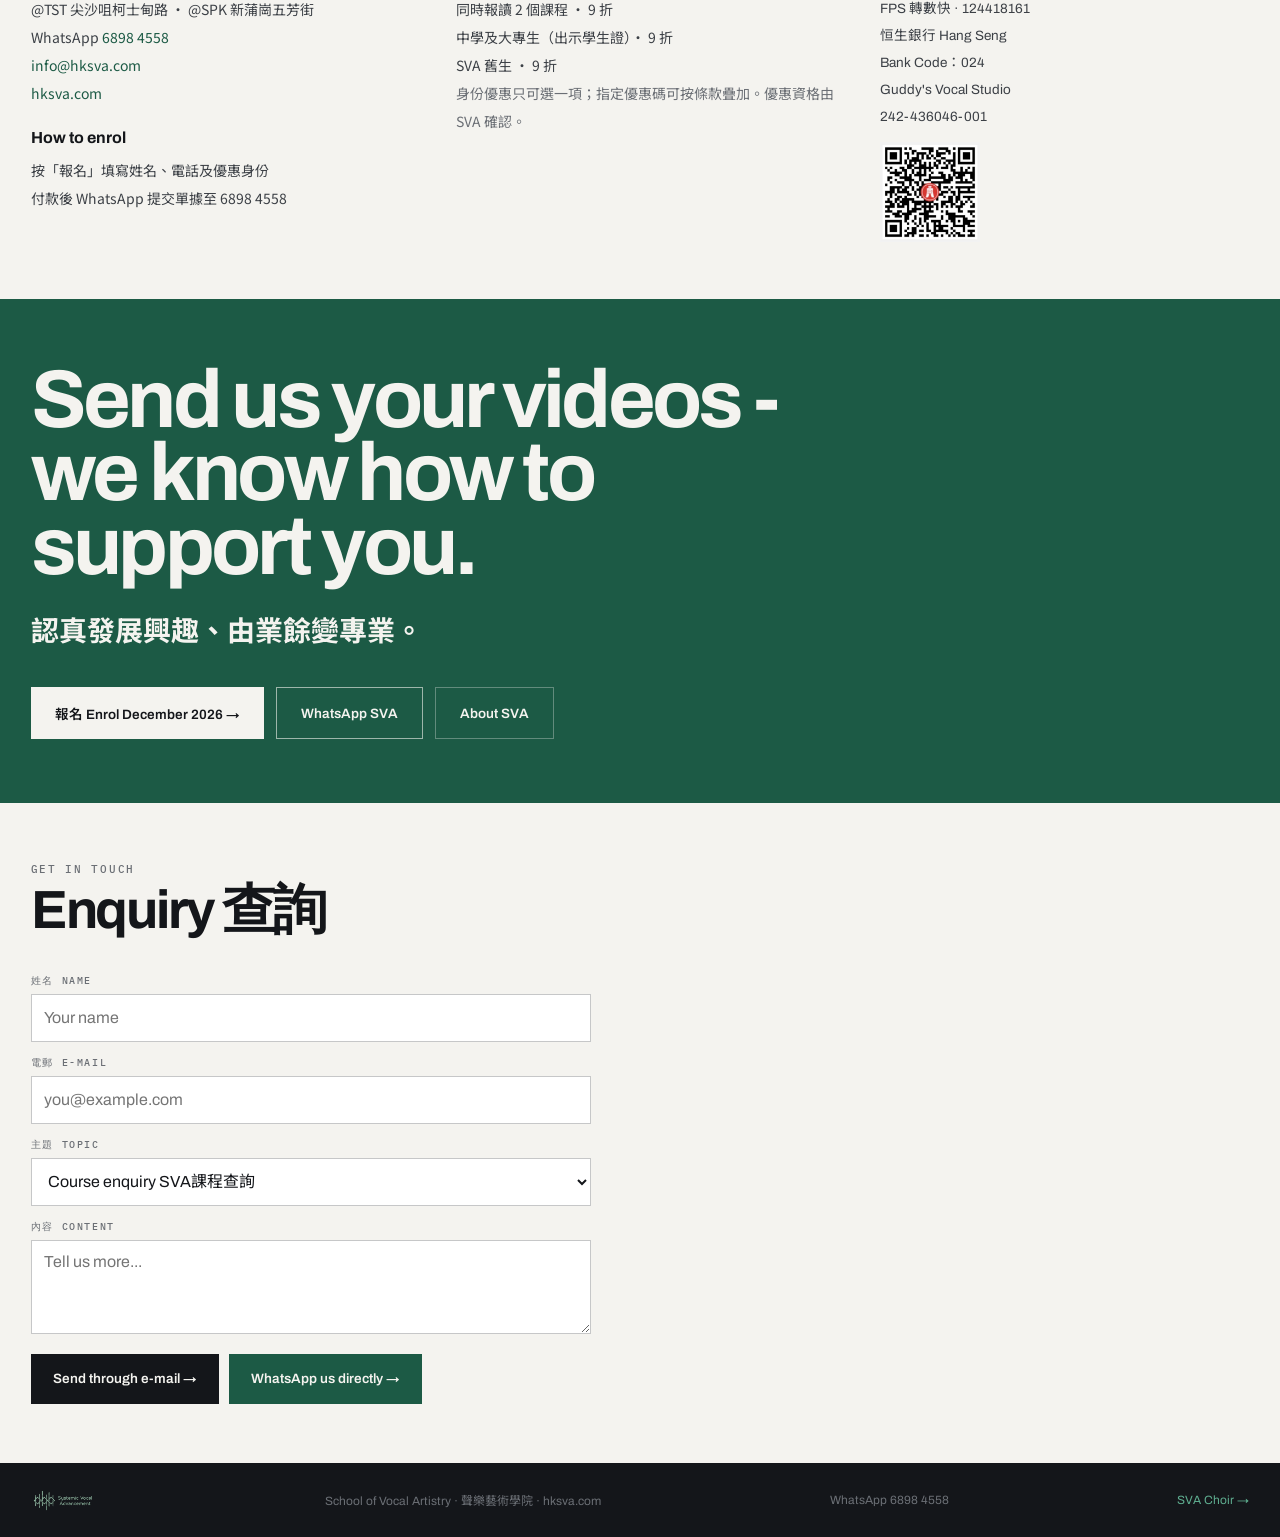
